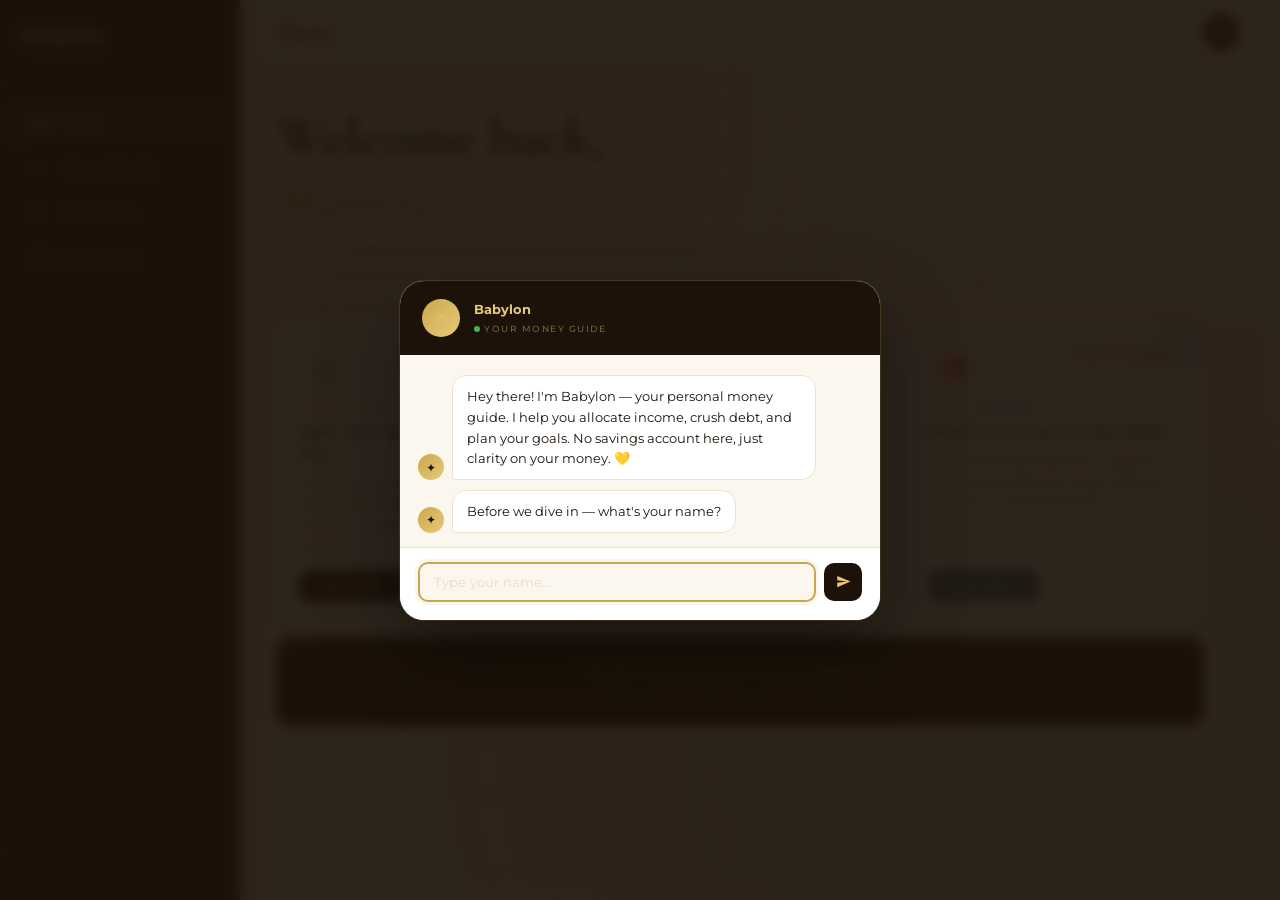
==== app/index.html @ 46356cce "third trial" ====
<!DOCTYPE html>
<html lang="en">

<head>
    <script async src="https://www.googletagmanager.com/gtag/js?id=G-GLHVN03SHK"></script>
    <script>
        window.dataLayer = window.dataLayer || [];
        function gtag() { dataLayer.push(arguments); }
        gtag('js', new Date());
        gtag('config', 'G-GLHVN03SHK');
    </script>
    <meta charset="UTF-8">
    <meta name="viewport" content="width=device-width, initial-scale=1.0">
    <meta name="description"
        content="The Babylon Method — ancient wisdom for modern money. Split your income, crush your debt, and plan every goal.">
    <meta property="og:title" content="The Babylon Method — Master Your Money">
    <meta property="og:description"
        content="Three tools. One mission. Make your money work the way Babylon's richest merchants did.">
    <meta property="og:type" content="website">
    <link rel="manifest" href="manifest.json">
    <meta name="theme-color" content="#1C1209">
    <link rel="icon" type="image/png" href="/icons/icon-192.png">
    <link rel="apple-touch-icon" href="/icons/icon-192.png">
    <title>The Babylon Method — Home</title>
    <link
        href="https://fonts.googleapis.com/css2?family=Cormorant+Garamond:ital,wght@0,400;0,600;0,700;1,400;1,600&family=Montserrat:wght@400;500;600;700;900&display=swap"
        rel="stylesheet">
    <style>
        :root {
            --gold: #C9A84C;
            --gold-light: #E8C97A;
            --sand: #F7F1E3;
            --sand-dark: #EDE3CC;
            --ink: #1C1209;
            --ink-mid: #3D2B12;
            --ink-soft: #6B5035;
            --parchment: #FBF7EE;
            --debt-red: #C0392B;
            --sky: #3A6B8A;
            --nav-w: 240px;
            --bottom-nav-h: 64px;
        }

        *,
        *::before,
        *::after {
            margin: 0;
            padding: 0;
            box-sizing: border-box;
        }

        html,
        body {
            height: 100%;
        }

        body {
            font-family: 'Montserrat', sans-serif;
            background: var(--parchment);
            color: var(--ink);
            overflow-x: hidden;
        }

        body::before {
            content: '';
            position: fixed;
            inset: 0;
            pointer-events: none;
            z-index: 0;
            background-image:
                radial-gradient(ellipse at 15% 15%, rgba(201, 168, 76, 0.08) 0%, transparent 55%),
                radial-gradient(ellipse at 85% 85%, rgba(58, 107, 138, 0.06) 0%, transparent 55%),
                url("data:image/svg+xml,%3Csvg xmlns='http://www.w3.org/2000/svg' width='300' height='300'%3E%3Cfilter id='n'%3E%3CfeTurbulence type='fractalNoise' baseFrequency='0.75' numOctaves='4' stitchTiles='stitch'/%3E%3CfeColorMatrix type='saturate' values='0'/%3E%3C/filter%3E%3Crect width='300' height='300' filter='url(%23n)' opacity='0.04'/%3E%3C/svg%3E");
        }

        /* ─── SIDE DRAWER ─── */
        .side-drawer {
            position: fixed;
            top: 0;
            left: 0;
            bottom: 0;
            width: var(--nav-w);
            z-index: 300;
            background: var(--ink);
            display: flex;
            flex-direction: column;
            padding: 24px 0 20px;
            box-shadow: 4px 0 24px rgba(28, 18, 9, 0.12);
        }

        .drawer-brand {
            padding: 0 20px 24px;
            border-bottom: 1px solid rgba(201, 168, 76, 0.12);
            margin-bottom: 12px;
        }

        .drawer-brand-name {
            font-family: 'Montserrat', sans-serif;
            font-size: 20px;
            font-weight: 700;
            color: var(--gold-light);
            text-decoration: none;
            display: block;
        }

        .drawer-brand-name span {
            color: var(--gold);
        }

        .drawer-brand-sub {
            font-size: 9px;
            font-weight: 600;
            letter-spacing: 2.5px;
            text-transform: uppercase;
            color: rgba(232, 201, 122, 0.3);
            margin-top: 4px;
        }

        .drawer-nav {
            flex: 1;
            padding: 0 12px;
            display: flex;
            flex-direction: column;
            gap: 4px;
        }

        .drawer-link {
            display: flex;
            align-items: center;
            gap: 12px;
            padding: 12px 16px;
            border-radius: 12px;
            text-decoration: none;
            color: rgba(232, 201, 122, 0.5);
            font-size: 12px;
            font-weight: 600;
            transition: all 0.2s;
        }

        .drawer-link:hover {
            background: rgba(201, 168, 76, 0.08);
            color: var(--gold-light);
        }

        .drawer-link.active {
            background: rgba(201, 168, 76, 0.12);
            color: var(--gold-light);
            border-left: 2px solid var(--gold);
        }

        .drawer-link-icon {
            font-size: 16px;
            width: 20px;
            text-align: center;
            flex-shrink: 0;
        }

        .drawer-footer {
            padding: 16px 24px 0;
            border-top: 1px solid rgba(201, 168, 76, 0.1);
            font-size: 10px;
            color: rgba(232, 201, 122, 0.2);
            font-weight: 500;
        }

        /* ─── BOTTOM NAV ─── */
        .bottom-nav {
            display: none;
            position: fixed;
            bottom: 0;
            left: 0;
            right: 0;
            height: var(--bottom-nav-h);
            z-index: 300;
            background: var(--ink);
            border-top: 1px solid rgba(201, 168, 76, 0.15);
            padding: 0 8px;
            align-items: center;
            justify-content: space-around;
        }

        .bottom-nav-item {
            display: flex;
            flex-direction: column;
            align-items: center;
            gap: 3px;
            padding: 8px 16px;
            border-radius: 12px;
            text-decoration: none;
            color: rgba(232, 201, 122, 0.35);
            font-size: 9px;
            font-weight: 700;
            letter-spacing: 0.5px;
            text-transform: uppercase;
            transition: all 0.2s;
            flex: 1;
            max-width: 80px;
        }

        .bottom-nav-item.active {
            color: var(--gold);
        }

        .bnav-icon {
            font-size: 18px;
            line-height: 1;
        }

        /* ─── MAIN ─── */
        .app-main {
            margin-left: var(--nav-w);
            min-height: 100vh;
            position: relative;
            z-index: 1;
        }

        .app-topbar {
            position: sticky;
            top: 0;
            z-index: 100;
            background: rgba(251, 247, 238, 0.92);
            backdrop-filter: blur(12px);
            border-bottom: 1px solid rgba(237, 227, 204, 0.8);
            padding: 0 40px;
            height: 64px;
            display: flex;
            align-items: center;
            justify-content: space-between;
        }

        .app-topbar-title {
            font-family: 'Cormorant Garamond', serif;
            font-size: 22px;
            font-weight: 700;
            color: var(--ink);
        }

        .app-topbar-right {
            display: flex;
            align-items: center;
            gap: 12px;
        }

        .topbar-chat-btn {
            width: 38px;
            height: 38px;
            border-radius: 50%;
            background: var(--ink);
            border: 2px solid var(--gold);
            display: flex;
            align-items: center;
            justify-content: center;
            cursor: pointer;
            transition: all 0.2s;
        }

        .topbar-chat-btn:hover {
            transform: scale(1.08);
            box-shadow: 0 4px 16px rgba(201, 168, 76, 0.25);
        }

        .topbar-chat-btn svg {
            width: 16px;
            height: 16px;
            fill: var(--gold-light);
        }

        .app-content {
            padding: 24px 36px 40px;
            max-width: 1000px;
        }

        /* ─── HERO GREETING ─── */
        .home-hero {
            margin-bottom: 12px;
        }

        .home-hero-eyebrow {
            font-size: 9px;
            font-weight: 700;
            letter-spacing: 3px;
            text-transform: uppercase;
            color: var(--gold);
            margin-bottom: 8px;
        }

        .home-hero h1 {
            font-family: 'Cormorant Garamond', serif;
            font-size: clamp(36px, 5vw, 56px);
            font-weight: 700;
            color: var(--ink);
            line-height: 1.1;
            letter-spacing: -0.5px;
            margin-bottom: 10px;
        }

        .home-hero h1 span {
            color: var(--gold);
            font-style: italic;
        }

        .home-hero p {
            font-size: 14px;
            color: var(--ink-soft);
            line-height: 1.7;
            max-width: 440px;
        }

        /* ─── TOOL CARDS ─── */
        .tools-label {
            font-size: 9px;
            font-weight: 700;
            letter-spacing: 3px;
            text-transform: uppercase;
            color: var(--ink-soft);
            margin-bottom: 10px;
        }

        .tools-grid {
            display: grid;
            grid-template-columns: repeat(auto-fill, minmax(280px, 1fr));
            gap: 16px;
            margin-bottom: 12px;
        }

        .tool-card {
            background: white;
            border: 1px solid var(--sand-dark);
            border-radius: 20px;
            padding: 22px;
            box-shadow: 0 2px 16px rgba(28, 18, 9, 0.05);
            display: flex;
            flex-direction: column;
            text-decoration: none;
            color: inherit;
            transition: all 0.25s;
            position: relative;
            overflow: hidden;
        }

        .tool-card::after {
            content: '';
            position: absolute;
            top: -24px;
            right: -24px;
            width: 80px;
            height: 80px;
            border-radius: 50%;
            opacity: 0.07;
            transition: opacity 0.25s;
        }

        .tool-card:hover {
            transform: translateY(-3px);
            box-shadow: 0 10px 32px rgba(28, 18, 9, 0.1);
        }

        .tool-card:hover::after {
            opacity: 0.14;
        }

        .tool-card.allocator::after {
            background: var(--gold);
        }

        .tool-card.debt::after {
            background: var(--debt-red);
        }

        .tool-card.goals::after {
            background: var(--sky);
        }

        .tool-card-top {
            display: flex;
            align-items: flex-start;
            justify-content: space-between;
            margin-bottom: 10px;
        }

        .tool-card-icon {
            width: 48px;
            height: 48px;
            border-radius: 14px;
            display: flex;
            align-items: center;
            justify-content: center;
            font-size: 22px;
        }

        .allocator .tool-card-icon {
            background: rgba(201, 168, 76, 0.1);
        }

        .debt .tool-card-icon {
            background: rgba(192, 57, 43, 0.09);
        }

        .goals .tool-card-icon {
            background: rgba(58, 107, 138, 0.09);
        }

        .tool-card-badge {
            font-size: 9px;
            font-weight: 700;
            letter-spacing: 1.5px;
            text-transform: uppercase;
            padding: 4px 10px;
            border-radius: 20px;
            background: var(--sand);
            color: var(--ink-soft);
            border: 1px solid var(--sand-dark);
        }

        .tool-card-tag {
            font-size: 9px;
            font-weight: 700;
            letter-spacing: 2.5px;
            text-transform: uppercase;
            margin-bottom: 6px;
        }

        .allocator .tool-card-tag {
            color: var(--gold);
        }

        .debt .tool-card-tag {
            color: var(--debt-red);
        }

        .goals .tool-card-tag {
            color: var(--sky);
        }

        .tool-card h3 {
            font-family: 'Cormorant Garamond', serif;
            font-size: 20px;
            font-weight: 700;
            color: var(--ink);
            margin-bottom: 8px;
            letter-spacing: -0.2px;
            line-height: 1.2;
        }

        .tool-card p {
            font-size: 12px;
            color: var(--ink-soft);
            line-height: 1.7;
            flex: 1;
            margin-bottom: 14px;
        }

        .tool-card-cta {
            display: inline-flex;
            align-items: center;
            gap: 6px;
            font-size: 11px;
            font-weight: 700;
            letter-spacing: 0.5px;
            padding: 9px 18px;
            border-radius: 10px;
            transition: all 0.2s;
            align-self: flex-start;
        }

        .allocator .tool-card-cta {
            background: var(--ink);
            color: var(--gold-light);
        }

        .debt .tool-card-cta {
            background: var(--debt-red);
            color: white;
        }

        .goals .tool-card-cta {
            background: var(--sky);
            color: white;
        }

        .tool-card:hover .tool-card-cta {
            opacity: 0.88;
        }

        /* ─── WISDOM ─── */
        .wisdom {
            background: var(--ink);
            border-radius: 16px;
            padding: 20px 24px;
            text-align: center;
        }

        .wisdom p {
            font-family: 'Cormorant Garamond', serif;
            font-size: 17px;
            color: var(--gold-light);
            font-style: italic;
            line-height: 1.75;
        }

        .wisdom cite {
            display: block;
            margin-top: 8px;
            font-size: 9px;
            letter-spacing: 2px;
            text-transform: uppercase;
            color: rgba(232, 201, 122, 0.35);
            font-style: normal;
            font-weight: 600;
        }

        /* ─── CHAT OVERLAY (genie) ─── */
        #chat-overlay {
            position: fixed;
            inset: 0;
            z-index: 1000;
            background: rgba(28, 18, 9, 0.0);
            display: none;
            align-items: center;
            justify-content: center;
            padding: 24px;
            transition: background 0.4s ease;
        }

        #chat-overlay.genie-open {
            background: rgba(28, 18, 9, 0.92);
            backdrop-filter: blur(6px);
        }

        .chat-box {
            background: var(--parchment);
            border-radius: 24px;
            width: 100%;
            max-width: 480px;
            box-shadow: 0 32px 80px rgba(0, 0, 0, 0.4), 0 0 0 1px rgba(201, 168, 76, 0.2);
            overflow: hidden;
            display: flex;
            flex-direction: column;
            max-height: 90vh;
            transform-origin: bottom right;
            transform: scale(0.05) translate(40vw, 40vh);
            opacity: 0;
            transition: transform 0.5s cubic-bezier(0.34, 1.4, 0.64, 1), opacity 0.35s ease, border-radius 0.4s ease;
            will-change: transform, opacity;
        }

        .chat-box.genie-in {
            transform: scale(1) translate(0, 0);
            opacity: 1;
            border-radius: 24px;
        }

        .chat-box.genie-out {
            transform: scale(0.05) translate(40vw, 40vh);
            opacity: 0;
            border-radius: 50%;
        }

        .chat-header {
            background: var(--ink);
            padding: 18px 22px;
            display: flex;
            align-items: center;
            gap: 14px;
            flex-shrink: 0;
        }

        .chat-avatar {
            width: 38px;
            height: 38px;
            border-radius: 50%;
            background: linear-gradient(135deg, var(--gold), var(--gold-light));
            display: flex;
            align-items: center;
            justify-content: center;
            font-size: 18px;
            flex-shrink: 0;
        }

        .chat-header-text strong {
            display: block;
            font-size: 13px;
            font-weight: 700;
            color: var(--gold-light);
        }

        .chat-header-text span {
            font-size: 9px;
            color: rgba(232, 201, 122, 0.45);
            font-weight: 500;
            letter-spacing: 1.5px;
            text-transform: uppercase;
        }

        .chat-status-dot {
            width: 6px;
            height: 6px;
            border-radius: 50%;
            background: #4CAF50;
            display: inline-block;
            margin-right: 4px;
            animation: pulse-dot 2s infinite;
        }

        @keyframes pulse-dot {

            0%,
            100% {
                opacity: 1
            }

            50% {
                opacity: 0.4
            }
        }

        .chat-messages {
            flex: 1;
            overflow-y: auto;
            padding: 20px 18px 14px;
            display: flex;
            flex-direction: column;
            gap: 10px;
            min-height: 180px;
            max-height: 360px;
        }

        .chat-messages::-webkit-scrollbar {
            width: 3px;
        }

        .chat-messages::-webkit-scrollbar-thumb {
            background: var(--sand-dark);
            border-radius: 3px;
        }

        .msg {
            display: flex;
            gap: 8px;
            align-items: flex-end;
            animation: msg-in 0.3s ease forwards;
            opacity: 0;
        }

        @keyframes msg-in {
            from {
                opacity: 0;
                transform: translateY(8px)
            }

            to {
                opacity: 1;
                transform: none
            }
        }

        .msg.user {
            flex-direction: row-reverse;
        }

        .msg-avatar {
            width: 26px;
            height: 26px;
            border-radius: 50%;
            background: linear-gradient(135deg, var(--gold), var(--gold-light));
            display: flex;
            align-items: center;
            justify-content: center;
            font-size: 12px;
            flex-shrink: 0;
        }

        .msg-avatar.user-av {
            background: var(--sand-dark);
            font-size: 10px;
            font-weight: 700;
            color: var(--ink-soft);
        }

        .msg-bubble {
            max-width: 82%;
            padding: 10px 14px;
            border-radius: 14px;
            font-size: 13px;
            line-height: 1.6;
            font-weight: 400;
        }

        .msg.bot .msg-bubble {
            background: white;
            color: var(--ink);
            border-bottom-left-radius: 3px;
            border: 1px solid var(--sand-dark);
        }

        .msg.user .msg-bubble {
            background: var(--ink);
            color: var(--gold-light);
            border-bottom-right-radius: 3px;
            font-weight: 500;
        }

        .typing-indicator {
            display: flex;
            gap: 8px;
            align-items: flex-end;
        }

        .typing-dots {
            background: white;
            border: 1px solid var(--sand-dark);
            border-radius: 14px;
            border-bottom-left-radius: 3px;
            padding: 10px 14px;
            display: flex;
            gap: 4px;
            align-items: center;
        }

        .typing-dots span {
            width: 5px;
            height: 5px;
            background: var(--sand-dark);
            border-radius: 50%;
            animation: dot-bounce 1.2s infinite;
        }

        .typing-dots span:nth-child(2) {
            animation-delay: 0.2s;
        }

        .typing-dots span:nth-child(3) {
            animation-delay: 0.4s;
        }

        @keyframes dot-bounce {

            0%,
            60%,
            100% {
                transform: translateY(0);
                background: var(--sand-dark)
            }

            30% {
                transform: translateY(-5px);
                background: var(--gold)
            }
        }

        .chat-input-area {
            padding: 14px 18px 18px;
            border-top: 1px solid var(--sand-dark);
            background: white;
            flex-shrink: 0;
        }

        .chat-input-row {
            display: flex;
            gap: 8px;
            align-items: center;
        }

        #chat-input {
            flex: 1;
            border: 2px solid var(--sand-dark);
            border-radius: 10px;
            padding: 10px 14px;
            font-family: 'Montserrat', sans-serif;
            font-size: 13px;
            font-weight: 500;
            color: var(--ink);
            background: var(--parchment);
            outline: none;
            transition: border-color 0.2s;
        }

        #chat-input:focus {
            border-color: var(--gold);
            box-shadow: 0 0 0 3px rgba(201, 168, 76, 0.1);
        }

        #chat-input::placeholder {
            color: var(--sand-dark);
        }

        #chat-input:disabled {
            opacity: 0.5;
            cursor: not-allowed;
        }

        #chat-send {
            width: 38px;
            height: 38px;
            border-radius: 10px;
            background: var(--ink);
            border: none;
            cursor: pointer;
            display: flex;
            align-items: center;
            justify-content: center;
            transition: all 0.2s;
            flex-shrink: 0;
        }

        #chat-send:hover {
            background: var(--ink-mid);
            transform: scale(1.05);
        }

        #chat-send:disabled {
            opacity: 0.4;
            cursor: not-allowed;
            transform: none;
        }

        #chat-send svg {
            width: 15px;
            height: 15px;
            fill: var(--gold-light);
        }

        .chat-cta-btn {
            width: 100%;
            margin-top: 8px;
            padding: 13px;
            background: var(--gold);
            color: var(--ink);
            border: none;
            border-radius: 10px;
            font-family: 'Montserrat', sans-serif;
            font-size: 12px;
            font-weight: 700;
            letter-spacing: 1.5px;
            text-transform: uppercase;
            cursor: pointer;
            transition: all 0.25s;
            display: none;
        }

        .chat-cta-btn:hover {
            background: var(--gold-light);
        }

        /* ─── RESPONSIVE ─── */
        @media (max-width: 767px) {
            .side-drawer {
                display: none;
            }

            .bottom-nav {
                display: flex;
            }

            .app-main {
                margin-left: 0;
                padding-bottom: var(--bottom-nav-h);
            }

            .app-topbar {
                padding: 0 20px;
            }

            .app-content {
                padding: 16px 20px 20px;
            }

            .tools-grid {
                grid-template-columns: 1fr;
            }

            .chat-box {
                max-height: 95vh;
            }
        }

        /* SVG icon sizing in nav */
        .drawer-link-icon svg,
        .bnav-icon svg {
            display: block;
            transition: stroke 0.2s;
        }

        .bnav-icon {
            width: 22px;
            height: 22px;
            display: flex;
            align-items: center;
            justify-content: center;
        }

        .bnav-icon svg {
            width: 20px;
            height: 20px;
        }

        .drawer-link-icon {
            display: flex;
            align-items: center;
            justify-content: center;
        }
    </style>
</head>

<body>

    <!-- SIDE DRAWER -->
    <aside class="side-drawer">
        <div class="drawer-brand">
            <a class="drawer-brand-name" href="index.html">Babylon</a>
            <div class="drawer-brand-sub">Your Money Toolkit</div>
        </div>
        <nav class="drawer-nav">
            <a class="drawer-link active" href="index.html"><span class="drawer-link-icon"><svg width="18" height="18"
                        viewBox="0 0 24 24" fill="none" stroke="currentColor" stroke-width="1.8" stroke-linecap="round"
                        stroke-linejoin="round">
                        <path d="M3 10.5L12 3l9 7.5V20a1 1 0 0 1-1 1H4a1 1 0 0 1-1-1v-9.5z" />
                        <polyline points="9,21 9,13 15,13 15,21" />
                    </svg></span> Home</a>
            <a class="drawer-link" href="babylon.html"><span class="drawer-link-icon"><svg width="18" height="18"
                        viewBox="0 0 24 24" fill="none" stroke="currentColor" stroke-width="1.8" stroke-linecap="round"
                        stroke-linejoin="round">
                        <path d="M18 20V10" />
                        <path d="M12 20V4" />
                        <path d="M6 20v-6" />
                    </svg></span> Money Allocator</a>
            <a class="drawer-link" href="babylon-debt.html"><span class="drawer-link-icon"><svg width="18" height="18"
                        viewBox="0 0 24 24" fill="none" stroke="currentColor" stroke-width="1.8" stroke-linecap="round"
                        stroke-linejoin="round">
                        <path d="M12 22s8-4 8-10V5l-8-3-8 3v7c0 6 8 10 8 10z" />
                    </svg></span> Debt Tracker</a>
            <a class="drawer-link" href="babylon-goals.html"><span class="drawer-link-icon"><svg width="18" height="18"
                        viewBox="0 0 24 24" fill="none" stroke="currentColor" stroke-width="1.8" stroke-linecap="round"
                        stroke-linejoin="round">
                        <circle cx="12" cy="12" r="9" />
                        <circle cx="12" cy="12" r="5" />
                        <circle cx="12" cy="12" r="1.5" fill="currentColor" stroke="none" />
                    </svg></span> Goal Planner</a>
        </nav>
        <div class="drawer-footer">Built by Mexuri · 2026</div>
    </aside>

    <!-- BOTTOM NAV -->
    <nav class="bottom-nav">
        <a class="bottom-nav-item active" href="index.html"><span class="bnav-icon"><svg width="18" height="18"
                    viewBox="0 0 24 24" fill="none" stroke="currentColor" stroke-width="1.8" stroke-linecap="round"
                    stroke-linejoin="round">
                    <path d="M3 10.5L12 3l9 7.5V20a1 1 0 0 1-1 1H4a1 1 0 0 1-1-1v-9.5z" />
                    <polyline points="9,21 9,13 15,13 15,21" />
                </svg></span><span>Home</span></a>
        <a class="bottom-nav-item" href="babylon.html"><span class="bnav-icon"><svg width="18" height="18"
                    viewBox="0 0 24 24" fill="none" stroke="currentColor" stroke-width="1.8" stroke-linecap="round"
                    stroke-linejoin="round">
                    <path d="M18 20V10" />
                    <path d="M12 20V4" />
                    <path d="M6 20v-6" />
                </svg></span><span>Allocator</span></a>
        <a class="bottom-nav-item" href="babylon-debt.html"><span class="bnav-icon"><svg width="18" height="18"
                    viewBox="0 0 24 24" fill="none" stroke="currentColor" stroke-width="1.8" stroke-linecap="round"
                    stroke-linejoin="round">
                    <path d="M12 22s8-4 8-10V5l-8-3-8 3v7c0 6 8 10 8 10z" />
                </svg></span><span>Debt</span></a>
        <a class="bottom-nav-item" href="babylon-goals.html"><span class="bnav-icon"><svg width="18" height="18"
                    viewBox="0 0 24 24" fill="none" stroke="currentColor" stroke-width="1.8" stroke-linecap="round"
                    stroke-linejoin="round">
                    <circle cx="12" cy="12" r="9" />
                    <circle cx="12" cy="12" r="5" />
                    <circle cx="12" cy="12" r="1.5" fill="currentColor" stroke="none" />
                </svg></span><span>Goals</span></a>
    </nav>

    <!-- CHAT OVERLAY -->
    <div id="chat-overlay">
        <div class="chat-box">
            <div class="chat-header">
                <div class="chat-avatar">
                    <svg viewBox="0 0 24 24" width="18" height="18" fill="none">
                        <path d="M21 15a2 2 0 0 1-2 2H7l-4 4V5a2 2 0 0 1 2-2h14a2 2 0 0 1 2 2z" fill="#E8C97A"
                            opacity="0.2" stroke="#E8C97A" stroke-width="1.5" />
                        <circle cx="9" cy="10" r="1" fill="#E8C97A" />
                        <circle cx="12" cy="10" r="1" fill="#E8C97A" />
                        <circle cx="15" cy="10" r="1" fill="#E8C97A" />
                    </svg>
                </div>
                <div class="chat-header-text">
                    <strong>Babylon</strong>
                    <span><span class="chat-status-dot"></span>Your Money Guide</span>
                </div>
            </div>
            <div class="chat-messages" id="chat-messages"></div>
            <div class="chat-input-area">
                <div class="chat-input-row">
                    <input type="text" id="chat-input" placeholder="Type your name…" disabled autocomplete="off">
                    <button id="chat-send" disabled onclick="handleChatSend()">
                        <svg viewBox="0 0 24 24">
                            <path d="M2 21L23 12 2 3v7l15 2-15 2v7z" />
                        </svg>
                    </button>
                </div>
                <button class="chat-cta-btn" id="chat-cta" onclick="closeChatOverlay()">✦ Explore the Tools</button>
            </div>
        </div>
    </div>

    <!-- MAIN -->
    <main class="app-main">
        <div class="app-topbar">
            <div class="app-topbar-title">Home</div>
            <div class="app-topbar-right">
                <button class="topbar-chat-btn" onclick="reopenChat()" title="Open Babylon Guide">
                    <svg viewBox="0 0 24 24">
                        <path d="M21 15a2 2 0 0 1-2 2H7l-4 4V5a2 2 0 0 1 2-2h14a2 2 0 0 1 2 2z" />
                    </svg>
                </button>
            </div>
        </div>

        <div class="app-content">

            <div class="home-hero">
                <div class="home-hero-eyebrow">✦ The Babylon Method</div>
                <h1>Welcome back,<br><span id="hero-name">Master</span>.</h1>
                <p>Ancient wisdom. Modern tools. Choose a tool below and put your money to work.</p>
            </div>

            <div class="tools-label">✦ Your Tools</div>

            <div class="tools-grid">
                <a class="tool-card allocator" href="babylon.html">
                    <div class="tool-card-top">
                        <div class="tool-card-icon">📊</div>
                        <div class="tool-card-badge">Allocator</div>
                    </div>
                    <div class="tool-card-tag">Money Allocator</div>
                    <h3>Split Your Income the Babylon Way</h3>
                    <p>Enter any amount and instantly see how the richest merchants of Babylon would divide it — invest,
                        save, protect, and spend.</p>
                    <span class="tool-card-cta">Open Tool →</span>
                </a>

                <a class="tool-card debt" href="babylon-debt.html">
                    <div class="tool-card-top">
                        <div class="tool-card-icon">⚖️</div>
                        <div class="tool-card-badge">Debt Tracker</div>
                    </div>
                    <div class="tool-card-tag">Debt Tracker</div>
                    <h3>Kill Your Debt. Own Your Future.</h3>
                    <p>Enter your debt, income, and repayment rate. Get an exact freedom date with a full month-by-month
                        breakdown.</p>
                    <span class="tool-card-cta">Open Tool →</span>
                </a>

                <a class="tool-card goals" href="babylon-goals.html">
                    <div class="tool-card-top">
                        <div class="tool-card-icon">🎯</div>
                        <div class="tool-card-badge">Goal Planner</div>
                    </div>
                    <div class="tool-card-tag">Goal Planner</div>
                    <h3>Plan Every Goal. See the Math.</h3>
                    <p>Car, house, travel, business — Babylon shows you exactly how long it takes and whether you should
                        proceed.</p>
                    <span class="tool-card-cta">Open Tool →</span>
                </a>
            </div>

            <div class="wisdom">
                <p>"Wealth is not his that has it, but his that enjoys it."</p>
                <cite>— The Richest Man in Babylon · George S. Clason</cite>
            </div>

        </div>
    </main>

    <script>
        // Greeting
        (function () {
            try {
                let name = localStorage.getItem('babylon_user_name') || '';
                if (name) {
                    name = name.replace(/^(my name is|i am|i'm|call me)\s+/i, '').trim();
                    document.getElementById('hero-name').textContent = name;
                }
            } catch (e) { }
        })();

        let chatStep = 'idle', userName = '';
        const TYPING_DELAY = 900, MSG_GAP = 400;

        function getStoredUser() {
            try { let n = localStorage.getItem('babylon_user_name') || ''; if (n) n = extractName(n); return n; } catch (e) { return ''; }
        }
        function storeUser(n) { try { localStorage.setItem('babylon_user_name', n); } catch (e) { } }
        function extractName(input) {
            return input.replace(/^(my name is|i am|i'm|call me|it's|its|hi i'm|hey i'm|hello i'm|hi,?\s*i'm|they call me)\s+/i, '').replace(/^(hi|hey|hello)[,!\s]+/i, '').trim();
        }

        function appendMsg(text, role = 'bot') {
            return new Promise(resolve => {
                const messages = document.getElementById('chat-messages');
                const msg = document.createElement('div'); msg.className = `msg ${role}`;
                const avatar = document.createElement('div'); avatar.className = role === 'bot' ? 'msg-avatar' : 'msg-avatar user-av';
                avatar.textContent = role === 'bot' ? '✦' : (userName ? userName[0].toUpperCase() : '👤');
                const bubble = document.createElement('div'); bubble.className = 'msg-bubble'; bubble.textContent = text;
                msg.appendChild(avatar); msg.appendChild(bubble); messages.appendChild(msg);
                messages.scrollTop = messages.scrollHeight; resolve();
            });
        }
        function showTyping() {
            const messages = document.getElementById('chat-messages');
            const t = document.createElement('div'); t.className = 'typing-indicator'; t.id = 'typing';
            t.innerHTML = `<div class="msg-avatar">✦</div><div class="typing-dots"><span></span><span></span><span></span></div>`;
            messages.appendChild(t); messages.scrollTop = messages.scrollHeight;
        }
        function removeTyping() { const t = document.getElementById('typing'); if (t) t.remove(); }
        async function botSay(text, delay = TYPING_DELAY) { showTyping(); await new Promise(r => setTimeout(r, delay)); removeTyping(); await appendMsg(text, 'bot'); }
        function enableInput(ph) { const i = document.getElementById('chat-input'), s = document.getElementById('chat-send'); i.disabled = false; s.disabled = false; i.placeholder = ph; i.focus(); }
        function disableInput() { document.getElementById('chat-input').disabled = true; document.getElementById('chat-send').disabled = true; }
        function showCTA() { document.getElementById('chat-cta').style.display = 'block'; disableInput(); }

        async function startNewUserFlow() {
            chatStep = 'new_greeting';
            await botSay("Hey there! I'm Babylon — your personal money guide. I help you allocate income, crush debt, and plan your goals. No savings account here, just clarity on your money. 💛", 600);
            await botSay("Before we dive in — what's your name?", MSG_GAP);
            chatStep = 'awaiting_name'; enableInput('Type your name…');
        }
        async function startReturningUserFlow(name) {
            userName = name; chatStep = 'returning';
            await botSay(`Welcome back, ${name}! 👋 Ready to take control of your money today?`, 600);
            chatStep = 'done'; showCTA();
        }
        async function handleNameInput(name) {
            userName = extractName(name.trim()); storeUser(userName); disableInput();
            await appendMsg(userName, 'user');
            await botSay(`Nice to meet you, ${userName}! 🏺 Three tools, one mission — make your money work for you.`, 800);
            await botSay(`Pick a tool below and let's get started.`, MSG_GAP);
            chatStep = 'done'; showCTA();
            document.getElementById('hero-name').textContent = userName;
        }
        function handleChatSend() {
            const input = document.getElementById('chat-input'); const val = input.value.trim();
            if (!val) return; input.value = '';
            if (chatStep === 'awaiting_name') handleNameInput(val);
        }

        function genieOpen() {
            const overlay = document.getElementById('chat-overlay'), box = overlay.querySelector('.chat-box');
            box.classList.remove('genie-in', 'genie-out'); overlay.style.display = 'flex';
            requestAnimationFrame(() => requestAnimationFrame(() => { box.classList.add('genie-in'); overlay.classList.add('genie-open'); }));
        }
        function closeChatOverlay() {
            const overlay = document.getElementById('chat-overlay'), box = overlay.querySelector('.chat-box');
            box.classList.remove('genie-in'); box.classList.add('genie-out'); overlay.classList.remove('genie-open');
            setTimeout(() => { overlay.style.display = 'none'; box.classList.remove('genie-out'); }, 480);
        }
        function reopenChat() {
            genieOpen();
            document.getElementById('chat-messages').innerHTML = '';
            document.getElementById('chat-cta').style.display = 'none';
            const name = getStoredUser();
            if (name) startReturningUserFlow(name); else startNewUserFlow();
        }

        document.addEventListener('DOMContentLoaded', () => {
            document.getElementById('chat-input').addEventListener('keydown', e => { if (e.key === 'Enter') handleChatSend(); });
            const stored = getStoredUser();
            if (!stored) { genieOpen(); startNewUserFlow(); }
        });
    </script>
</body>

</html>
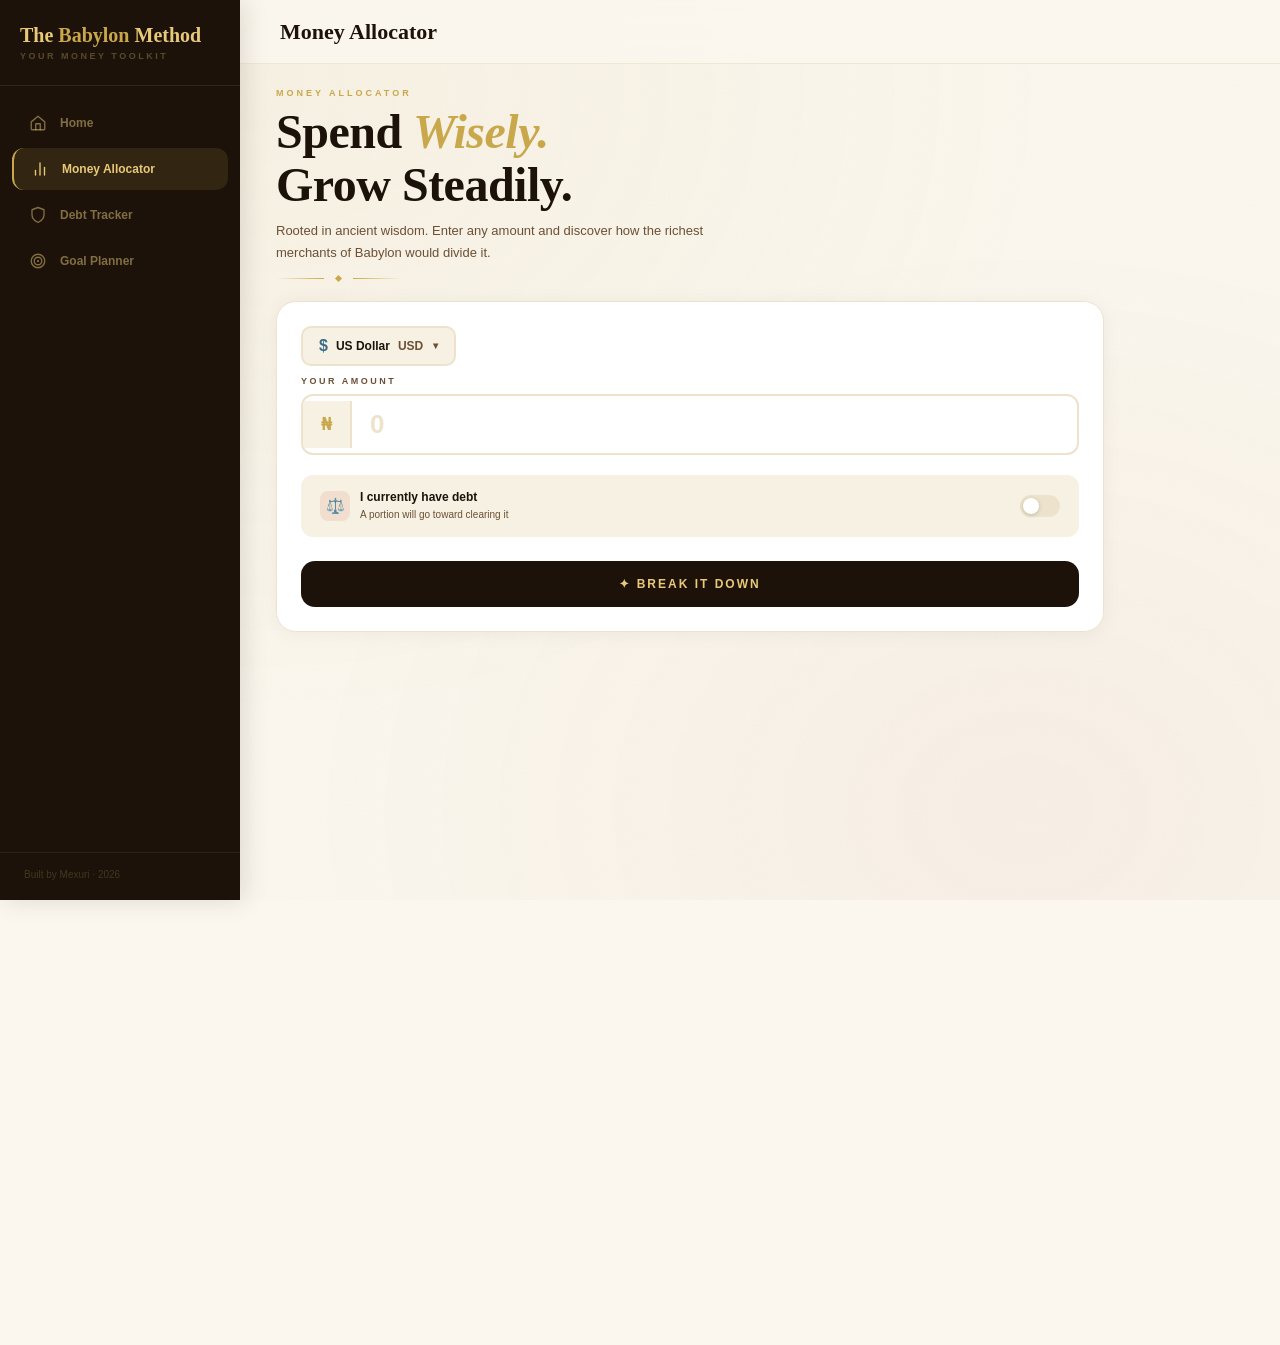
==== commit db887a4c: "another trial" ====
--- a/app/index.html
+++ b/app/index.html
@@ -11,20 +11,9 @@
     </script>
     <meta charset="UTF-8">
     <meta name="viewport" content="width=device-width, initial-scale=1.0">
-    <meta name="description"
-        content="The Babylon Method — ancient wisdom for modern money. Split your income, crush your debt, and plan every goal.">
-    <meta property="og:title" content="The Babylon Method — Master Your Money">
-    <meta property="og:description"
-        content="Three tools. One mission. Make your money work the way Babylon's richest merchants did.">
-    <meta property="og:type" content="website">
-    <link rel="manifest" href="manifest.json">
-    <meta name="theme-color" content="#1C1209">
-    <link rel="icon" type="image/png" href="/icons/icon-192.png">
-    <link rel="apple-touch-icon" href="/icons/icon-192.png">
-    <title>The Babylon Method — Home</title>
-    <link
-        href="https://fonts.googleapis.com/css2?family=Cormorant+Garamond:ital,wght@0,400;0,600;0,700;1,400;1,600&family=Montserrat:wght@400;500;600;700;900&display=swap"
-        rel="stylesheet">
+    <title>The Babylon Method — Money Allocator</title>
+    <link href="../fonts/fonts.css" rel="stylesheet">
+    <script src="../lib/chart.min.js"></script>
     <style>
         :root {
             --gold: #C9A84C;
@@ -49,11 +38,6 @@
             box-sizing: border-box;
         }
 
-        html,
-        body {
-            height: 100%;
-        }
-
         body {
             font-family: 'Montserrat', sans-serif;
             background: var(--parchment);
@@ -67,13 +51,10 @@
             inset: 0;
             pointer-events: none;
             z-index: 0;
-            background-image:
-                radial-gradient(ellipse at 15% 15%, rgba(201, 168, 76, 0.08) 0%, transparent 55%),
-                radial-gradient(ellipse at 85% 85%, rgba(58, 107, 138, 0.06) 0%, transparent 55%),
-                url("data:image/svg+xml,%3Csvg xmlns='http://www.w3.org/2000/svg' width='300' height='300'%3E%3Cfilter id='n'%3E%3CfeTurbulence type='fractalNoise' baseFrequency='0.75' numOctaves='4' stitchTiles='stitch'/%3E%3CfeColorMatrix type='saturate' values='0'/%3E%3C/filter%3E%3Crect width='300' height='300' filter='url(%23n)' opacity='0.04'/%3E%3C/svg%3E");
-        }
-
-        /* ─── SIDE DRAWER ─── */
+            background-image: radial-gradient(ellipse at 20% 10%, rgba(201, 168, 76, 0.07) 0%, transparent 55%), radial-gradient(ellipse at 80% 90%, rgba(184, 92, 56, 0.05) 0%, transparent 50%), url("data:image/svg+xml,%3Csvg xmlns='http://www.w3.org/2000/svg' width='300' height='300'%3E%3Cfilter id='n'%3E%3CfeTurbulence type='fractalNoise' baseFrequency='0.75' numOctaves='4' stitchTiles='stitch'/%3E%3CfeColorMatrix type='saturate' values='0'/%3E%3C/filter%3E%3Crect width='300' height='300' filter='url(%23n)' opacity='0.04'/%3E%3C/svg%3E");
+        }
+
+        /* NAV */
         .side-drawer {
             position: fixed;
             top: 0;
@@ -91,11 +72,11 @@
         .drawer-brand {
             padding: 0 20px 24px;
             border-bottom: 1px solid rgba(201, 168, 76, 0.12);
-            margin-bottom: 12px;
+            margin-bottom: 16px;
         }
 
         .drawer-brand-name {
-            font-family: 'Montserrat', sans-serif;
+            font-family: 'Cormorant Garamond', serif;
             font-size: 20px;
             font-weight: 700;
             color: var(--gold-light);
@@ -160,10 +141,8 @@
             border-top: 1px solid rgba(201, 168, 76, 0.1);
             font-size: 10px;
             color: rgba(232, 201, 122, 0.2);
-            font-weight: 500;
-        }
-
-        /* ─── BOTTOM NAV ─── */
+        }
+
         .bottom-nav {
             display: none;
             position: fixed;
@@ -206,7 +185,7 @@
             line-height: 1;
         }
 
-        /* ─── MAIN ─── */
+        /* MAIN */
         .app-main {
             margin-left: var(--nav-w);
             min-height: 100vh;
@@ -235,47 +214,27 @@
             color: var(--ink);
         }
 
-        .app-topbar-right {
-            display: flex;
-            align-items: center;
-            gap: 12px;
-        }
-
-        .topbar-chat-btn {
-            width: 38px;
-            height: 38px;
-            border-radius: 50%;
-            background: var(--ink);
-            border: 2px solid var(--gold);
-            display: flex;
-            align-items: center;
-            justify-content: center;
-            cursor: pointer;
-            transition: all 0.2s;
-        }
-
-        .topbar-chat-btn:hover {
-            transform: scale(1.08);
-            box-shadow: 0 4px 16px rgba(201, 168, 76, 0.25);
-        }
-
-        .topbar-chat-btn svg {
-            width: 16px;
-            height: 16px;
-            fill: var(--gold-light);
+        .app-topbar-greeting {
+            font-size: 12px;
+            color: var(--ink-soft);
+        }
+
+        .app-topbar-greeting span {
+            color: var(--gold);
+            font-weight: 700;
         }
 
         .app-content {
             padding: 24px 36px 40px;
-            max-width: 1000px;
-        }
-
-        /* ─── HERO GREETING ─── */
-        .home-hero {
-            margin-bottom: 12px;
-        }
-
-        .home-hero-eyebrow {
+            max-width: 900px;
+        }
+
+        /* PAGE HEADER */
+        .page-header {
+            margin-bottom: 14px;
+        }
+
+        .page-header-eyebrow {
             font-size: 9px;
             font-weight: 700;
             letter-spacing: 3px;
@@ -284,215 +243,551 @@
             margin-bottom: 8px;
         }
 
-        .home-hero h1 {
+        .page-header h1 {
             font-family: 'Cormorant Garamond', serif;
-            font-size: clamp(36px, 5vw, 56px);
+            font-size: clamp(32px, 4vw, 48px);
             font-weight: 700;
             color: var(--ink);
             line-height: 1.1;
             letter-spacing: -0.5px;
-            margin-bottom: 10px;
-        }
-
-        .home-hero h1 span {
+            margin-bottom: 8px;
+        }
+
+        .page-header h1 span {
             color: var(--gold);
             font-style: italic;
         }
 
-        .home-hero p {
-            font-size: 14px;
+        .page-header p {
+            font-size: 13px;
             color: var(--ink-soft);
             line-height: 1.7;
             max-width: 440px;
         }
 
-        /* ─── TOOL CARDS ─── */
-        .tools-label {
+        .ornament {
+            display: flex;
+            align-items: center;
+            gap: 12px;
+            margin: 12px 0 20px;
+            width: fit-content;
+        }
+
+        .ornament-line {
+            width: 48px;
+            height: 1px;
+            background: linear-gradient(90deg, transparent, var(--gold));
+        }
+
+        .ornament-line.right {
+            background: linear-gradient(90deg, var(--gold), transparent);
+        }
+
+        .ornament-diamond {
+            width: 5px;
+            height: 5px;
+            background: var(--gold);
+            transform: rotate(45deg);
+        }
+
+        /* INPUT CARD */
+        .input-card {
+            background: white;
+            border: 1px solid var(--sand-dark);
+            border-radius: 20px;
+            padding: 24px;
+            margin-bottom: 14px;
+            box-shadow: 0 2px 20px rgba(28, 18, 9, 0.05);
+        }
+
+        .input-card label {
+            display: block;
             font-size: 9px;
             font-weight: 700;
-            letter-spacing: 3px;
+            letter-spacing: 2.5px;
+            text-transform: uppercase;
+            color: var(--ink-soft);
+            margin-bottom: 8px;
+        }
+
+        .currency-toggle {
+            display: flex;
+            gap: 8px;
+            margin-bottom: 18px;
+            flex-wrap: wrap;
+        }
+
+        .curr-btn {
+            padding: 6px 14px;
+            border: 1px solid var(--sand-dark);
+            border-radius: 20px;
+            font-family: 'Montserrat', sans-serif;
+            font-size: 11px;
+            font-weight: 600;
+            cursor: pointer;
+            background: transparent;
+            color: var(--ink-soft);
+            transition: all 0.2s;
+        }
+
+        .curr-btn.active {
+            background: var(--gold);
+            border-color: var(--gold);
+            color: white;
+        }
+
+        .amount-row {
+            display: flex;
+            align-items: center;
+            border: 2px solid var(--sand-dark);
+            border-radius: 12px;
+            overflow: hidden;
+            transition: border-color 0.2s;
+        }
+
+        .amount-row:focus-within {
+            border-color: var(--gold);
+            box-shadow: 0 0 0 4px rgba(201, 168, 76, 0.1);
+        }
+
+        .currency-badge {
+            background: var(--sand);
+            padding: 13px 18px;
+            font-size: 17px;
+            font-weight: 700;
+            color: var(--gold);
+            border-right: 2px solid var(--sand-dark);
+            white-space: nowrap;
+            user-select: none;
+        }
+
+        #amount {
+            flex: 1;
+            border: none;
+            outline: none;
+            padding: 13px 18px;
+            font-family: 'Montserrat', sans-serif;
+            font-size: 26px;
+            font-weight: 700;
+            color: var(--ink);
+            background: transparent;
+            width: 100%;
+        }
+
+        #amount::placeholder {
+            color: var(--sand-dark);
+        }
+
+        /* DEBT TOGGLE */
+        .debt-toggle {
+            margin-top: 20px;
+            display: flex;
+            align-items: center;
+            justify-content: space-between;
+            padding: 14px 18px;
+            border-radius: 12px;
+            background: var(--sand);
+            border: 1px solid transparent;
+            cursor: pointer;
+            transition: all 0.2s;
+            user-select: none;
+        }
+
+        .debt-toggle:hover {
+            border-color: var(--debt-red);
+        }
+
+        .debt-toggle.active {
+            background: #FDF0ED;
+            border-color: var(--debt-red);
+        }
+
+        .debt-toggle-left {
+            display: flex;
+            align-items: center;
+            gap: 10px;
+        }
+
+        .debt-icon {
+            width: 30px;
+            height: 30px;
+            border-radius: 8px;
+            background: rgba(192, 57, 43, 0.1);
+            display: flex;
+            align-items: center;
+            justify-content: center;
+            font-size: 15px;
+        }
+
+        .debt-toggle-text strong {
+            display: block;
+            font-size: 12px;
+            font-weight: 600;
+            color: var(--ink);
+        }
+
+        .debt-toggle-text small {
+            font-size: 10px;
+            color: var(--ink-soft);
+        }
+
+        .toggle-switch {
+            width: 40px;
+            height: 22px;
+            border-radius: 11px;
+            background: var(--sand-dark);
+            position: relative;
+            transition: background 0.2s;
+            flex-shrink: 0;
+        }
+
+        .toggle-switch::after {
+            content: '';
+            position: absolute;
+            top: 3px;
+            left: 3px;
+            width: 16px;
+            height: 16px;
+            border-radius: 50%;
+            background: white;
+            transition: transform 0.2s;
+            box-shadow: 0 1px 4px rgba(0, 0, 0, 0.2);
+        }
+
+        .debt-toggle.active .toggle-switch {
+            background: var(--debt-red);
+        }
+
+        .debt-toggle.active .toggle-switch::after {
+            transform: translateX(18px);
+        }
+
+        .debt-slider-wrap {
+            max-height: 0;
+            overflow: hidden;
+            transition: max-height 0.3s ease;
+        }
+
+        .debt-slider-wrap.open {
+            max-height: 100px;
+            margin-top: 10px;
+        }
+
+        .debt-slider-inner {
+            padding: 12px 18px;
+            background: #FDF0ED;
+            border-radius: 10px 10px 0 0;
+            display: flex;
+            align-items: center;
+            gap: 14px;
+        }
+
+        .debt-slider-inner label {
+            font-size: 10px;
+            color: var(--debt-red);
+            font-weight: 600;
+            white-space: nowrap;
+            letter-spacing: 0;
+            text-transform: none;
+            margin-bottom: 0;
+        }
+
+        input[type=range] {
+            flex: 1;
+            accent-color: var(--debt-red);
+            cursor: pointer;
+        }
+
+        .debt-pct-display {
+            font-size: 15px;
+            font-weight: 700;
+            color: var(--debt-red);
+            min-width: 38px;
+            text-align: right;
+        }
+
+        .debt-note {
+            background: #FDF0ED;
+            border-radius: 0 0 10px 10px;
+            font-size: 10px;
+            color: var(--debt-red);
+            padding: 5px 18px 9px;
+            font-weight: 500;
+            opacity: 0.75;
+        }
+
+        .calc-btn {
+            width: 100%;
+            margin-top: 24px;
+            padding: 16px;
+            background: var(--ink);
+            color: var(--gold-light);
+            border: none;
+            border-radius: 14px;
+            font-family: 'Montserrat', sans-serif;
+            font-size: 12px;
+            font-weight: 700;
+            letter-spacing: 2px;
+            text-transform: uppercase;
+            cursor: pointer;
+            transition: all 0.25s;
+        }
+
+        .calc-btn:hover {
+            background: var(--ink-mid);
+            transform: translateY(-1px);
+            box-shadow: 0 8px 24px rgba(28, 18, 9, 0.2);
+        }
+
+        /* RESULTS */
+        #results {
+            opacity: 0;
+            transform: translateY(20px);
+            transition: opacity 0.4s ease, transform 0.4s ease;
+            pointer-events: none;
+        }
+
+        #results.visible {
+            opacity: 1;
+            transform: none;
+            pointer-events: auto;
+        }
+
+        .results-header {
+            margin-bottom: 16px;
+        }
+
+        .results-header h2 {
+            font-family: 'Cormorant Garamond', serif;
+            font-size: 28px;
+            font-weight: 700;
+            color: var(--ink);
+        }
+
+        .results-header p {
+            color: var(--ink-soft);
+            font-size: 13px;
+            margin-top: 4px;
+            font-weight: 500;
+        }
+
+        .amount-headline {
+            display: block;
+            font-family: 'Cormorant Garamond', serif;
+            font-size: 44px;
+            font-weight: 700;
+            color: var(--ink);
+            letter-spacing: -1px;
+            line-height: 1.1;
+            margin-top: 4px;
+        }
+
+        .allocation-bar {
+            display: flex;
+            height: 12px;
+            border-radius: 7px;
+            overflow: hidden;
+            margin-bottom: 18px;
+            box-shadow: 0 2px 8px rgba(0, 0, 0, 0.1);
+        }
+
+        .bar-segment {
+            height: 100%;
+            transition: width 0.6s cubic-bezier(0.34, 1.56, 0.64, 1);
+        }
+
+        .cards-grid {
+            display: grid;
+            grid-template-columns: repeat(auto-fit, minmax(220px, 1fr));
+            gap: 14px;
+            margin-bottom: 14px;
+        }
+
+        .alloc-card {
+            border-radius: 16px;
+            padding: 22px;
+            position: relative;
+            overflow: hidden;
+            opacity: 0;
+            transform: translateY(12px);
+            transition: opacity 0.35s ease, transform 0.35s ease;
+        }
+
+        .alloc-card.show {
+            opacity: 1;
+            transform: none;
+        }
+
+        .alloc-card::before {
+            content: '';
+            position: absolute;
+            top: -20px;
+            right: -20px;
+            width: 70px;
+            height: 70px;
+            border-radius: 50%;
+            opacity: 0.1;
+        }
+
+        .card-invest {
+            background: linear-gradient(135deg, #0f3460, #1a5276);
+            color: white;
+        }
+
+        .card-invest::before {
+            background: #5DADE2;
+        }
+
+        .card-save {
+            background: linear-gradient(135deg, #1a472a, #27612e);
+            color: white;
+        }
+
+        .card-save::before {
+            background: #58D68D;
+        }
+
+        .card-spend {
+            background: linear-gradient(135deg, #784212, #9A6B2E);
+            color: white;
+        }
+
+        .card-spend::before {
+            background: var(--gold-light);
+        }
+
+        .card-debt {
+            background: linear-gradient(135deg, #641e16, #922B21);
+            color: white;
+        }
+
+        .card-debt::before {
+            background: #EC7063;
+        }
+
+        .card-emergency {
+            background: linear-gradient(135deg, #4A235A, #6C3483);
+            color: white;
+        }
+
+        .card-emergency::before {
+            background: #C39BD3;
+        }
+
+        .card-label {
+            font-size: 8px;
+            font-weight: 700;
+            letter-spacing: 2.5px;
+            text-transform: uppercase;
+            opacity: 0.7;
+            margin-bottom: 7px;
+        }
+
+        .card-icon {
+            font-size: 20px;
+            margin-bottom: 7px;
+        }
+
+        .card-amount {
+            font-size: 21px;
+            font-weight: 800;
+            line-height: 1;
+            margin-bottom: 3px;
+        }
+
+        .card-pct {
+            font-size: 10px;
+            opacity: 0.65;
+            margin-bottom: 10px;
+            font-weight: 500;
+        }
+
+        .card-desc {
+            font-size: 10px;
+            opacity: 0.8;
+            line-height: 1.55;
+        }
+
+        .growth-card {
+            background: white;
+            border: 1px solid var(--sand-dark);
+            border-radius: 16px;
+            padding: 24px;
+            margin-bottom: 16px;
+            box-shadow: 0 2px 12px rgba(28, 18, 9, 0.04);
+        }
+
+        .growth-card h3 {
+            font-family: 'Cormorant Garamond', serif;
+            font-size: 18px;
+            font-weight: 700;
+            color: var(--ink);
+            margin-bottom: 16px;
+            display: flex;
+            align-items: center;
+            gap: 8px;
+        }
+
+        .growth-table {
+            display: grid;
+            grid-template-columns: repeat(auto-fit, minmax(100px, 1fr));
+            gap: 1px;
+            background: var(--sand-dark);
+            border-radius: 10px;
+            overflow: hidden;
+            margin-bottom: 16px;
+        }
+
+        .growth-cell {
+            background: var(--sand);
+            padding: 12px 14px;
+            text-align: center;
+        }
+
+        .growth-cell:first-child {
+            background: var(--parchment);
+        }
+
+        .growth-year {
+            font-size: 8px;
+            letter-spacing: 1.5px;
+            text-transform: uppercase;
+            color: var(--ink-soft);
+            margin-bottom: 3px;
+            font-weight: 600;
+        }
+
+        .growth-val {
+            font-size: 13px;
+            font-weight: 700;
+            color: var(--sky);
+        }
+
+        .chart-section-label {
+            font-size: 9px;
+            font-weight: 700;
+            letter-spacing: 2px;
             text-transform: uppercase;
             color: var(--ink-soft);
             margin-bottom: 10px;
         }
 
-        .tools-grid {
-            display: grid;
-            grid-template-columns: repeat(auto-fill, minmax(280px, 1fr));
-            gap: 16px;
-            margin-bottom: 12px;
-        }
-
-        .tool-card {
-            background: white;
-            border: 1px solid var(--sand-dark);
-            border-radius: 20px;
-            padding: 22px;
-            box-shadow: 0 2px 16px rgba(28, 18, 9, 0.05);
-            display: flex;
-            flex-direction: column;
-            text-decoration: none;
-            color: inherit;
-            transition: all 0.25s;
+        .chart-wrap {
             position: relative;
-            overflow: hidden;
-        }
-
-        .tool-card::after {
-            content: '';
-            position: absolute;
-            top: -24px;
-            right: -24px;
-            width: 80px;
-            height: 80px;
-            border-radius: 50%;
-            opacity: 0.07;
-            transition: opacity 0.25s;
-        }
-
-        .tool-card:hover {
-            transform: translateY(-3px);
-            box-shadow: 0 10px 32px rgba(28, 18, 9, 0.1);
-        }
-
-        .tool-card:hover::after {
-            opacity: 0.14;
-        }
-
-        .tool-card.allocator::after {
-            background: var(--gold);
-        }
-
-        .tool-card.debt::after {
-            background: var(--debt-red);
-        }
-
-        .tool-card.goals::after {
-            background: var(--sky);
-        }
-
-        .tool-card-top {
-            display: flex;
-            align-items: flex-start;
-            justify-content: space-between;
-            margin-bottom: 10px;
-        }
-
-        .tool-card-icon {
-            width: 48px;
-            height: 48px;
-            border-radius: 14px;
-            display: flex;
-            align-items: center;
-            justify-content: center;
-            font-size: 22px;
-        }
-
-        .allocator .tool-card-icon {
-            background: rgba(201, 168, 76, 0.1);
-        }
-
-        .debt .tool-card-icon {
-            background: rgba(192, 57, 43, 0.09);
-        }
-
-        .goals .tool-card-icon {
-            background: rgba(58, 107, 138, 0.09);
-        }
-
-        .tool-card-badge {
-            font-size: 9px;
-            font-weight: 700;
-            letter-spacing: 1.5px;
-            text-transform: uppercase;
-            padding: 4px 10px;
-            border-radius: 20px;
-            background: var(--sand);
-            color: var(--ink-soft);
-            border: 1px solid var(--sand-dark);
-        }
-
-        .tool-card-tag {
-            font-size: 9px;
-            font-weight: 700;
-            letter-spacing: 2.5px;
-            text-transform: uppercase;
-            margin-bottom: 6px;
-        }
-
-        .allocator .tool-card-tag {
-            color: var(--gold);
-        }
-
-        .debt .tool-card-tag {
-            color: var(--debt-red);
-        }
-
-        .goals .tool-card-tag {
-            color: var(--sky);
-        }
-
-        .tool-card h3 {
-            font-family: 'Cormorant Garamond', serif;
-            font-size: 20px;
-            font-weight: 700;
-            color: var(--ink);
-            margin-bottom: 8px;
-            letter-spacing: -0.2px;
-            line-height: 1.2;
-        }
-
-        .tool-card p {
-            font-size: 12px;
-            color: var(--ink-soft);
-            line-height: 1.7;
-            flex: 1;
-            margin-bottom: 14px;
-        }
-
-        .tool-card-cta {
-            display: inline-flex;
-            align-items: center;
-            gap: 6px;
-            font-size: 11px;
-            font-weight: 700;
-            letter-spacing: 0.5px;
-            padding: 9px 18px;
-            border-radius: 10px;
-            transition: all 0.2s;
-            align-self: flex-start;
-        }
-
-        .allocator .tool-card-cta {
-            background: var(--ink);
-            color: var(--gold-light);
-        }
-
-        .debt .tool-card-cta {
-            background: var(--debt-red);
-            color: white;
-        }
-
-        .goals .tool-card-cta {
-            background: var(--sky);
-            color: white;
-        }
-
-        .tool-card:hover .tool-card-cta {
-            opacity: 0.88;
-        }
-
-        /* ─── WISDOM ─── */
+            height: 260px;
+        }
+
         .wisdom {
             background: var(--ink);
             border-radius: 16px;
             padding: 20px 24px;
             text-align: center;
+            margin-top: 20px;
         }
 
         .wisdom p {
             font-family: 'Cormorant Garamond', serif;
-            font-size: 17px;
+            font-size: 16px;
             color: var(--gold-light);
             font-style: italic;
             line-height: 1.75;
@@ -509,260 +804,210 @@
             font-weight: 600;
         }
 
-        /* ─── CHAT OVERLAY (genie) ─── */
-        #chat-overlay {
+        /* GOAL NUDGE */
+        .goal-nudge {
+            display: none;
+            margin-top: 16px;
+            background: linear-gradient(135deg, #0f3460, #1a5276);
+            border-radius: 16px;
+            padding: 20px 24px;
+            align-items: center;
+            justify-content: space-between;
+            gap: 16px;
+            flex-wrap: wrap;
+        }
+
+        .goal-nudge.visible {
+            display: flex;
+        }
+
+        .goal-nudge-text strong {
+            display: block;
+            font-size: 13px;
+            font-weight: 800;
+            color: white;
+            margin-bottom: 3px;
+        }
+
+        .goal-nudge-text span {
+            font-size: 11px;
+            color: rgba(255, 255, 255, 0.6);
+        }
+
+        .goal-nudge-btn {
+            padding: 10px 20px;
+            background: var(--gold);
+            color: var(--ink);
+            border: none;
+            border-radius: 10px;
+            font-family: 'Montserrat', sans-serif;
+            font-size: 10px;
+            font-weight: 700;
+            letter-spacing: 1px;
+            text-transform: uppercase;
+            cursor: pointer;
+            text-decoration: none;
+            white-space: nowrap;
+            transition: all 0.2s;
+            display: inline-block;
+        }
+
+        .goal-nudge-btn:hover {
+            background: var(--gold-light);
+        }
+
+        .reset-btn {
+            display: block;
+            width: 100%;
+            margin-top: 12px;
+            padding: 14px;
+            background: transparent;
+            color: var(--ink-soft);
+            border: 2px solid var(--sand-dark);
+            border-radius: 14px;
+            font-family: 'Montserrat', sans-serif;
+            font-size: 12px;
+            font-weight: 700;
+            letter-spacing: 1.5px;
+            text-transform: uppercase;
+            cursor: pointer;
+            transition: all 0.25s;
+        }
+
+        .reset-btn:hover {
+            border-color: var(--gold);
+            color: var(--gold);
+        }
+
+        @media (max-width:767px) {
+            .side-drawer {
+                display: none;
+            }
+
+            .bottom-nav {
+                display: flex;
+            }
+
+            .app-main {
+                margin-left: 0;
+                padding-bottom: var(--bottom-nav-h);
+            }
+
+            .app-topbar {
+                padding: 0 20px;
+            }
+
+            .app-content {
+                padding: 16px 20px 20px;
+            }
+
+            #amount {
+                font-size: 22px;
+            }
+
+            .cards-grid {
+                grid-template-columns: 1fr 1fr;
+            }
+        }
+
+        /* SVG icon sizing in nav */
+        .drawer-link-icon svg,
+        .bnav-icon svg {
+            display: block;
+            transition: stroke 0.2s;
+        }
+
+        .bnav-icon {
+            width: 22px;
+            height: 22px;
+            display: flex;
+            align-items: center;
+            justify-content: center;
+        }
+
+        .bnav-icon svg {
+            width: 20px;
+            height: 20px;
+        }
+
+        .drawer-link-icon {
+            display: flex;
+            align-items: center;
+            justify-content: center;
+        }
+
+        /* ─── BABYLON CURRENCY PICKER ─── */
+        #bc-picker-overlay {
             position: fixed;
             inset: 0;
-            z-index: 1000;
-            background: rgba(28, 18, 9, 0.0);
+            z-index: 3000;
+            background: rgba(28, 18, 9, 0.88);
+            backdrop-filter: blur(4px);
             display: none;
             align-items: center;
             justify-content: center;
             padding: 24px;
-            transition: background 0.4s ease;
-        }
-
-        #chat-overlay.genie-open {
-            background: rgba(28, 18, 9, 0.92);
-            backdrop-filter: blur(6px);
-        }
-
-        .chat-box {
+        }
+
+        #bc-picker-overlay.open {
+            display: flex;
+        }
+
+        #bc-picker-modal {
             background: var(--parchment);
-            border-radius: 24px;
+            border-radius: 20px;
             width: 100%;
-            max-width: 480px;
-            box-shadow: 0 32px 80px rgba(0, 0, 0, 0.4), 0 0 0 1px rgba(201, 168, 76, 0.2);
+            max-width: 440px;
+            max-height: 80vh;
+            display: flex;
+            flex-direction: column;
             overflow: hidden;
-            display: flex;
-            flex-direction: column;
-            max-height: 90vh;
-            transform-origin: bottom right;
-            transform: scale(0.05) translate(40vw, 40vh);
-            opacity: 0;
-            transition: transform 0.5s cubic-bezier(0.34, 1.4, 0.64, 1), opacity 0.35s ease, border-radius 0.4s ease;
-            will-change: transform, opacity;
-        }
-
-        .chat-box.genie-in {
-            transform: scale(1) translate(0, 0);
-            opacity: 1;
-            border-radius: 24px;
-        }
-
-        .chat-box.genie-out {
-            transform: scale(0.05) translate(40vw, 40vh);
-            opacity: 0;
-            border-radius: 50%;
-        }
-
-        .chat-header {
+            box-shadow: 0 24px 60px rgba(0, 0, 0, 0.4);
+        }
+
+        #bc-picker-header {
             background: var(--ink);
             padding: 18px 22px;
             display: flex;
             align-items: center;
-            gap: 14px;
+            justify-content: space-between;
             flex-shrink: 0;
         }
 
-        .chat-avatar {
-            width: 38px;
-            height: 38px;
+        #bc-picker-title {
+            font-family: 'Cormorant Garamond', serif;
+            font-size: 18px;
+            font-weight: 700;
+            color: var(--gold-light);
+        }
+
+        #bc-picker-close {
+            width: 28px;
+            height: 28px;
             border-radius: 50%;
-            background: linear-gradient(135deg, var(--gold), var(--gold-light));
+            background: rgba(255, 255, 255, 0.07);
+            border: none;
+            color: rgba(232, 201, 122, 0.6);
+            cursor: pointer;
+            font-size: 12px;
             display: flex;
             align-items: center;
             justify-content: center;
-            font-size: 18px;
+            transition: background 0.2s;
+        }
+
+        #bc-picker-close:hover {
+            background: rgba(255, 255, 255, 0.15);
+        }
+
+        #bc-picker-search-wrap {
+            padding: 14px 16px;
+            border-bottom: 1px solid var(--sand-dark);
             flex-shrink: 0;
         }
 
-        .chat-header-text strong {
-            display: block;
-            font-size: 13px;
-            font-weight: 700;
-            color: var(--gold-light);
-        }
-
-        .chat-header-text span {
-            font-size: 9px;
-            color: rgba(232, 201, 122, 0.45);
-            font-weight: 500;
-            letter-spacing: 1.5px;
-            text-transform: uppercase;
-        }
-
-        .chat-status-dot {
-            width: 6px;
-            height: 6px;
-            border-radius: 50%;
-            background: #4CAF50;
-            display: inline-block;
-            margin-right: 4px;
-            animation: pulse-dot 2s infinite;
-        }
-
-        @keyframes pulse-dot {
-
-            0%,
-            100% {
-                opacity: 1
-            }
-
-            50% {
-                opacity: 0.4
-            }
-        }
-
-        .chat-messages {
-            flex: 1;
-            overflow-y: auto;
-            padding: 20px 18px 14px;
-            display: flex;
-            flex-direction: column;
-            gap: 10px;
-            min-height: 180px;
-            max-height: 360px;
-        }
-
-        .chat-messages::-webkit-scrollbar {
-            width: 3px;
-        }
-
-        .chat-messages::-webkit-scrollbar-thumb {
-            background: var(--sand-dark);
-            border-radius: 3px;
-        }
-
-        .msg {
-            display: flex;
-            gap: 8px;
-            align-items: flex-end;
-            animation: msg-in 0.3s ease forwards;
-            opacity: 0;
-        }
-
-        @keyframes msg-in {
-            from {
-                opacity: 0;
-                transform: translateY(8px)
-            }
-
-            to {
-                opacity: 1;
-                transform: none
-            }
-        }
-
-        .msg.user {
-            flex-direction: row-reverse;
-        }
-
-        .msg-avatar {
-            width: 26px;
-            height: 26px;
-            border-radius: 50%;
-            background: linear-gradient(135deg, var(--gold), var(--gold-light));
-            display: flex;
-            align-items: center;
-            justify-content: center;
-            font-size: 12px;
-            flex-shrink: 0;
-        }
-
-        .msg-avatar.user-av {
-            background: var(--sand-dark);
-            font-size: 10px;
-            font-weight: 700;
-            color: var(--ink-soft);
-        }
-
-        .msg-bubble {
-            max-width: 82%;
-            padding: 10px 14px;
-            border-radius: 14px;
-            font-size: 13px;
-            line-height: 1.6;
-            font-weight: 400;
-        }
-
-        .msg.bot .msg-bubble {
-            background: white;
-            color: var(--ink);
-            border-bottom-left-radius: 3px;
-            border: 1px solid var(--sand-dark);
-        }
-
-        .msg.user .msg-bubble {
-            background: var(--ink);
-            color: var(--gold-light);
-            border-bottom-right-radius: 3px;
-            font-weight: 500;
-        }
-
-        .typing-indicator {
-            display: flex;
-            gap: 8px;
-            align-items: flex-end;
-        }
-
-        .typing-dots {
-            background: white;
-            border: 1px solid var(--sand-dark);
-            border-radius: 14px;
-            border-bottom-left-radius: 3px;
-            padding: 10px 14px;
-            display: flex;
-            gap: 4px;
-            align-items: center;
-        }
-
-        .typing-dots span {
-            width: 5px;
-            height: 5px;
-            background: var(--sand-dark);
-            border-radius: 50%;
-            animation: dot-bounce 1.2s infinite;
-        }
-
-        .typing-dots span:nth-child(2) {
-            animation-delay: 0.2s;
-        }
-
-        .typing-dots span:nth-child(3) {
-            animation-delay: 0.4s;
-        }
-
-        @keyframes dot-bounce {
-
-            0%,
-            60%,
-            100% {
-                transform: translateY(0);
-                background: var(--sand-dark)
-            }
-
-            30% {
-                transform: translateY(-5px);
-                background: var(--gold)
-            }
-        }
-
-        .chat-input-area {
-            padding: 14px 18px 18px;
-            border-top: 1px solid var(--sand-dark);
-            background: white;
-            flex-shrink: 0;
-        }
-
-        .chat-input-row {
-            display: flex;
-            gap: 8px;
-            align-items: center;
-        }
-
-        #chat-input {
-            flex: 1;
+        #bc-picker-input {
+            width: 100%;
             border: 2px solid var(--sand-dark);
             border-radius: 10px;
             padding: 10px 14px;
@@ -770,154 +1015,133 @@
             font-size: 13px;
             font-weight: 500;
             color: var(--ink);
-            background: var(--parchment);
+            background: white;
             outline: none;
             transition: border-color 0.2s;
         }
 
-        #chat-input:focus {
-            border-color: var(--gold);
-            box-shadow: 0 0 0 3px rgba(201, 168, 76, 0.1);
-        }
-
-        #chat-input::placeholder {
+        #bc-picker-input:focus {
+            border-color: var(--sky);
+            box-shadow: 0 0 0 3px rgba(58, 107, 138, 0.1);
+        }
+
+        #bc-picker-input::placeholder {
             color: var(--sand-dark);
         }
 
-        #chat-input:disabled {
-            opacity: 0.5;
-            cursor: not-allowed;
-        }
-
-        #chat-send {
-            width: 38px;
-            height: 38px;
-            border-radius: 10px;
-            background: var(--ink);
-            border: none;
+        #bc-picker-list {
+            overflow-y: auto;
+            flex: 1;
+        }
+
+        #bc-picker-list::-webkit-scrollbar {
+            width: 3px;
+        }
+
+        #bc-picker-list::-webkit-scrollbar-thumb {
+            background: var(--sand-dark);
+            border-radius: 3px;
+        }
+
+        .bc-currency-row {
+            display: flex;
+            align-items: center;
+            gap: 12px;
+            padding: 12px 20px;
             cursor: pointer;
-            display: flex;
-            align-items: center;
-            justify-content: center;
-            transition: all 0.2s;
+            transition: background 0.15s;
+            border-bottom: 1px solid var(--sand);
+        }
+
+        .bc-currency-row:last-child {
+            border-bottom: none;
+        }
+
+        .bc-currency-row:hover {
+            background: var(--sand);
+        }
+
+        .bc-currency-symbol {
+            width: 36px;
+            text-align: center;
+            font-size: 15px;
+            font-weight: 700;
+            color: var(--ink-mid);
             flex-shrink: 0;
         }
 
-        #chat-send:hover {
-            background: var(--ink-mid);
-            transform: scale(1.05);
-        }
-
-        #chat-send:disabled {
-            opacity: 0.4;
-            cursor: not-allowed;
-            transform: none;
-        }
-
-        #chat-send svg {
-            width: 15px;
-            height: 15px;
-            fill: var(--gold-light);
-        }
-
-        .chat-cta-btn {
-            width: 100%;
-            margin-top: 8px;
-            padding: 13px;
-            background: var(--gold);
+        .bc-currency-name {
+            flex: 1;
+            font-size: 13px;
+            font-weight: 500;
             color: var(--ink);
-            border: none;
+        }
+
+        .bc-currency-code {
+            font-size: 10px;
+            font-weight: 700;
+            letter-spacing: 1.5px;
+            color: var(--ink-soft);
+            flex-shrink: 0;
+        }
+
+        /* ─── CURRENCY TRIGGER BUTTON ─── */
+        .bc-trigger {
+            display: inline-flex;
+            align-items: center;
+            gap: 8px;
+            padding: 9px 16px;
+            background: var(--sand);
+            border: 2px solid var(--sand-dark);
             border-radius: 10px;
             font-family: 'Montserrat', sans-serif;
             font-size: 12px;
             font-weight: 700;
-            letter-spacing: 1.5px;
-            text-transform: uppercase;
+            color: var(--ink);
             cursor: pointer;
-            transition: all 0.25s;
-            display: none;
-        }
-
-        .chat-cta-btn:hover {
-            background: var(--gold-light);
-        }
-
-        /* ─── RESPONSIVE ─── */
-        @media (max-width: 767px) {
-            .side-drawer {
-                display: none;
-            }
-
-            .bottom-nav {
-                display: flex;
-            }
-
-            .app-main {
-                margin-left: 0;
-                padding-bottom: var(--bottom-nav-h);
-            }
-
-            .app-topbar {
-                padding: 0 20px;
-            }
-
-            .app-content {
-                padding: 16px 20px 20px;
-            }
-
-            .tools-grid {
-                grid-template-columns: 1fr;
-            }
-
-            .chat-box {
-                max-height: 95vh;
-            }
-        }
-
-        /* SVG icon sizing in nav */
-        .drawer-link-icon svg,
-        .bnav-icon svg {
-            display: block;
-            transition: stroke 0.2s;
-        }
-
-        .bnav-icon {
-            width: 22px;
-            height: 22px;
-            display: flex;
-            align-items: center;
-            justify-content: center;
-        }
-
-        .bnav-icon svg {
-            width: 20px;
-            height: 20px;
-        }
-
-        .drawer-link-icon {
-            display: flex;
-            align-items: center;
-            justify-content: center;
+            transition: all 0.2s;
+            white-space: nowrap;
+            margin-bottom: 10px;
+        }
+
+        .bc-trigger:hover {
+            border-color: var(--sky);
+            background: white;
+        }
+
+        .bc-trigger-symbol {
+            font-size: 16px;
+            font-weight: 800;
+            color: var(--sky);
+        }
+
+        .bc-trigger-code {
+            color: var(--ink-soft);
+        }
+
+        .bc-trigger-arrow {
+            font-size: 10px;
+            color: var(--ink-soft);
+            margin-left: 2px;
         }
     </style>
 </head>
 
 <body>
 
-    <!-- SIDE DRAWER -->
     <aside class="side-drawer">
         <div class="drawer-brand">
-            <a class="drawer-brand-name" href="index.html">Babylon</a>
+            <a class="drawer-brand-name" href="index.html">The <span>Babylon</span> Method</a>
             <div class="drawer-brand-sub">Your Money Toolkit</div>
         </div>
         <nav class="drawer-nav">
-            <a class="drawer-link active" href="index.html"><span class="drawer-link-icon"><svg width="18" height="18"
+            <a class="drawer-link" href="index.html"><span class="drawer-link-icon"><svg width="18" height="18"
                         viewBox="0 0 24 24" fill="none" stroke="currentColor" stroke-width="1.8" stroke-linecap="round"
                         stroke-linejoin="round">
                         <path d="M3 10.5L12 3l9 7.5V20a1 1 0 0 1-1 1H4a1 1 0 0 1-1-1v-9.5z" />
                         <polyline points="9,21 9,13 15,13 15,21" />
                     </svg></span> Home</a>
-            <a class="drawer-link" href="babylon.html"><span class="drawer-link-icon"><svg width="18" height="18"
+            <a class="drawer-link active" href="babylon.html"><span class="drawer-link-icon"><svg width="18" height="18"
                         viewBox="0 0 24 24" fill="none" stroke="currentColor" stroke-width="1.8" stroke-linecap="round"
                         stroke-linejoin="round">
                         <path d="M18 20V10" />
@@ -940,15 +1164,14 @@
         <div class="drawer-footer">Built by Mexuri · 2026</div>
     </aside>
 
-    <!-- BOTTOM NAV -->
     <nav class="bottom-nav">
-        <a class="bottom-nav-item active" href="index.html"><span class="bnav-icon"><svg width="18" height="18"
+        <a class="bottom-nav-item" href="index.html"><span class="bnav-icon"><svg width="18" height="18"
                     viewBox="0 0 24 24" fill="none" stroke="currentColor" stroke-width="1.8" stroke-linecap="round"
                     stroke-linejoin="round">
                     <path d="M3 10.5L12 3l9 7.5V20a1 1 0 0 1-1 1H4a1 1 0 0 1-1-1v-9.5z" />
                     <polyline points="9,21 9,13 15,13 15,21" />
                 </svg></span><span>Home</span></a>
-        <a class="bottom-nav-item" href="babylon.html"><span class="bnav-icon"><svg width="18" height="18"
+        <a class="bottom-nav-item active" href="babylon.html"><span class="bnav-icon"><svg width="18" height="18"
                     viewBox="0 0 24 24" fill="none" stroke="currentColor" stroke-width="1.8" stroke-linecap="round"
                     stroke-linejoin="round">
                     <path d="M18 20V10" />
@@ -969,202 +1192,283 @@
                 </svg></span><span>Goals</span></a>
     </nav>
 
-    <!-- CHAT OVERLAY -->
-    <div id="chat-overlay">
-        <div class="chat-box">
-            <div class="chat-header">
-                <div class="chat-avatar">
-                    <svg viewBox="0 0 24 24" width="18" height="18" fill="none">
-                        <path d="M21 15a2 2 0 0 1-2 2H7l-4 4V5a2 2 0 0 1 2-2h14a2 2 0 0 1 2 2z" fill="#E8C97A"
-                            opacity="0.2" stroke="#E8C97A" stroke-width="1.5" />
-                        <circle cx="9" cy="10" r="1" fill="#E8C97A" />
-                        <circle cx="12" cy="10" r="1" fill="#E8C97A" />
-                        <circle cx="15" cy="10" r="1" fill="#E8C97A" />
-                    </svg>
-                </div>
-                <div class="chat-header-text">
-                    <strong>Babylon</strong>
-                    <span><span class="chat-status-dot"></span>Your Money Guide</span>
+    <main class="app-main">
+        <div class="app-topbar">
+            <div class="app-topbar-title">Money Allocator</div>
+            <div class="app-topbar-greeting" id="topbar-greeting"></div>
+        </div>
+
+        <div class="app-content">
+            <div class="page-header">
+                <div class="page-header-eyebrow">Money Allocator</div>
+                <h1>Spend <span>Wisely.</span><br>Grow Steadily.</h1>
+                <p>Rooted in ancient wisdom. Enter any amount and discover how the richest merchants of Babylon would
+                    divide it.</p>
+                <div class="ornament">
+                    <div class="ornament-line"></div>
+                    <div class="ornament-diamond"></div>
+                    <div class="ornament-line right"></div>
                 </div>
             </div>
-            <div class="chat-messages" id="chat-messages"></div>
-            <div class="chat-input-area">
-                <div class="chat-input-row">
-                    <input type="text" id="chat-input" placeholder="Type your name…" disabled autocomplete="off">
-                    <button id="chat-send" disabled onclick="handleChatSend()">
-                        <svg viewBox="0 0 24 24">
-                            <path d="M2 21L23 12 2 3v7l15 2-15 2v7z" />
-                        </svg>
-                    </button>
+
+            <div class="input-card" id="input-card-main">
+                <button class="bc-trigger" id="curr-trigger" onclick="openCurrencyPicker(onCurrencySelected)">
+                    <span class="bc-trigger-symbol" id="curr-symbol">₦</span>
+                    <span id="curr-name">Nigerian Naira</span>
+                    <span class="bc-trigger-code" id="curr-code">NGN</span>
+                    <span class="bc-trigger-arrow">▾</span>
+                </button>
+                <label for="amount">Your Amount</label>
+                <div class="amount-row">
+                    <div class="currency-badge" id="curr-symbol">₦</div>
+                    <input type="text" id="amount" placeholder="0" inputmode="numeric" oninput="onAmountInput(this)">
                 </div>
-                <button class="chat-cta-btn" id="chat-cta" onclick="closeChatOverlay()">✦ Explore the Tools</button>
+                <div class="debt-toggle" id="debt-toggle" onclick="toggleDebt()">
+                    <div class="debt-toggle-left">
+                        <div class="debt-icon">⚖️</div>
+                        <div class="debt-toggle-text">
+                            <strong>I currently have debt</strong>
+                            <small>A portion will go toward clearing it</small>
+                        </div>
+                    </div>
+                    <div class="toggle-switch"></div>
+                </div>
+                <div class="debt-slider-wrap" id="debt-slider-wrap">
+                    <div class="debt-slider-inner">
+                        <label>Debt portion</label>
+                        <input type="range" id="debt-pct" min="20" max="50" value="20" oninput="updateDebtPct()">
+                        <div class="debt-pct-display" id="debt-pct-display">20%</div>
+                    </div>
+                    <div class="debt-note">★ Minimum 20% — Babylon demands debts be settled with urgency</div>
+                </div>
+                <button class="calc-btn" id="calc-btn" onclick="calculate()">✦ Break It Down</button>
+            </div>
+
+            <div id="results">
+                <div class="results-header">
+                    <h2>Your Babylon Plan</h2>
+                    <p id="total-label">Based on your income</p>
+                </div>
+                <div class="allocation-bar" id="alloc-bar"></div>
+                <div class="cards-grid" id="cards-grid"></div>
+                <div class="growth-card">
+                    <h3>📈 Investment Growth at 20% Annual Return</h3>
+                    <div class="growth-table" id="growth-table"></div>
+                    <div class="chart-section-label">Compound growth curve — 20 years</div>
+                    <div class="chart-wrap"><canvas id="growthChart"></canvas></div>
+                </div>
+                <div class="wisdom">
+                    <p>"A part of all you earn is yours to keep. It should be not less than a tenth no matter how little
+                        you earn."</p>
+                    <cite>— The Richest Man in Babylon · George S. Clason</cite>
+                </div>
+                <div class="goal-nudge" id="goal-nudge">
+                    <div class="goal-nudge-text">
+                        <strong>🎯 Have a goal in mind?</strong>
+                        <span>Use your savings allocation to plan your next big move.</span>
+                    </div>
+                    <a class="goal-nudge-btn" href="babylon-goals.html">Plan a Goal →</a>
+                </div>
+                <button class="reset-btn" onclick="resetCalculator()">↩ Calculate New Amount</button>
             </div>
         </div>
-    </div>
-
-    <!-- MAIN -->
-    <main class="app-main">
-        <div class="app-topbar">
-            <div class="app-topbar-title">Home</div>
-            <div class="app-topbar-right">
-                <button class="topbar-chat-btn" onclick="reopenChat()" title="Open Babylon Guide">
-                    <svg viewBox="0 0 24 24">
-                        <path d="M21 15a2 2 0 0 1-2 2H7l-4 4V5a2 2 0 0 1 2-2h14a2 2 0 0 1 2 2z" />
-                    </svg>
-                </button>
-            </div>
-        </div>
-
-        <div class="app-content">
-
-            <div class="home-hero">
-                <div class="home-hero-eyebrow">✦ The Babylon Method</div>
-                <h1>Welcome back,<br><span id="hero-name">Master</span>.</h1>
-                <p>Ancient wisdom. Modern tools. Choose a tool below and put your money to work.</p>
-            </div>
-
-            <div class="tools-label">✦ Your Tools</div>
-
-            <div class="tools-grid">
-                <a class="tool-card allocator" href="babylon.html">
-                    <div class="tool-card-top">
-                        <div class="tool-card-icon">📊</div>
-                        <div class="tool-card-badge">Allocator</div>
-                    </div>
-                    <div class="tool-card-tag">Money Allocator</div>
-                    <h3>Split Your Income the Babylon Way</h3>
-                    <p>Enter any amount and instantly see how the richest merchants of Babylon would divide it — invest,
-                        save, protect, and spend.</p>
-                    <span class="tool-card-cta">Open Tool →</span>
-                </a>
-
-                <a class="tool-card debt" href="babylon-debt.html">
-                    <div class="tool-card-top">
-                        <div class="tool-card-icon">⚖️</div>
-                        <div class="tool-card-badge">Debt Tracker</div>
-                    </div>
-                    <div class="tool-card-tag">Debt Tracker</div>
-                    <h3>Kill Your Debt. Own Your Future.</h3>
-                    <p>Enter your debt, income, and repayment rate. Get an exact freedom date with a full month-by-month
-                        breakdown.</p>
-                    <span class="tool-card-cta">Open Tool →</span>
-                </a>
-
-                <a class="tool-card goals" href="babylon-goals.html">
-                    <div class="tool-card-top">
-                        <div class="tool-card-icon">🎯</div>
-                        <div class="tool-card-badge">Goal Planner</div>
-                    </div>
-                    <div class="tool-card-tag">Goal Planner</div>
-                    <h3>Plan Every Goal. See the Math.</h3>
-                    <p>Car, house, travel, business — Babylon shows you exactly how long it takes and whether you should
-                        proceed.</p>
-                    <span class="tool-card-cta">Open Tool →</span>
-                </a>
-            </div>
-
-            <div class="wisdom">
-                <p>"Wealth is not his that has it, but his that enjoys it."</p>
-                <cite>— The Richest Man in Babylon · George S. Clason</cite>
-            </div>
-
-        </div>
     </main>
 
     <script>
-        // Greeting
-        (function () {
+        /* ─── BABYLON CURRENCY PICKER ─── */
+        const CURRENCIES = [["AFN", "؋", "Afghan Afghani"], ["ALL", "L", "Albanian Lek"], ["DZD", "دج", "Algerian Dinar"], ["AOA", "Kz", "Angolan Kwanza"], ["ARS", "$", "Argentine Peso"], ["AMD", "֏", "Armenian Dram"], ["AWG", "ƒ", "Aruban Florin"], ["AUD", "A$", "Australian Dollar"], ["AZN", "₼", "Azerbaijani Manat"], ["BSD", "B$", "Bahamian Dollar"], ["BHD", ".د.ب", "Bahraini Dinar"], ["BDT", "৳", "Bangladeshi Taka"], ["BBD", "Bds$", "Barbadian Dollar"], ["BYN", "Br", "Belarusian Ruble"], ["BZD", "BZ$", "Belize Dollar"], ["XOF", "CFA", "West African CFA Franc"], ["BTN", "Nu", "Bhutanese Ngultrum"], ["BOB", "Bs.", "Bolivian Boliviano"], ["BAM", "KM", "Bosnian Mark"], ["BWP", "P", "Botswanan Pula"], ["BRL", "R$", "Brazilian Real"], ["BND", "B$", "Brunei Dollar"], ["BGN", "лв", "Bulgarian Lev"], ["BIF", "Fr", "Burundian Franc"], ["GBP", "£", "British Pound"], ["CVE", "$", "Cape Verdean Escudo"], ["KHR", "៛", "Cambodian Riel"], ["XAF", "FCFA", "Central African CFA Franc"], ["CAD", "CA$", "Canadian Dollar"], ["KYD", "CI$", "Cayman Islands Dollar"], ["CLP", "$", "Chilean Peso"], ["CNY", "¥", "Chinese Yuan"], ["COP", "$", "Colombian Peso"], ["KMF", "Fr", "Comorian Franc"], ["CDF", "Fr", "Congolese Franc"], ["CRC", "₡", "Costa Rican Colón"], ["HRK", "kn", "Croatian Kuna"], ["CUP", "$", "Cuban Peso"], ["CZK", "Kč", "Czech Koruna"], ["DKK", "kr", "Danish Krone"], ["DJF", "Fr", "Djiboutian Franc"], ["DOP", "RD$", "Dominican Peso"], ["EGP", "£", "Egyptian Pound"], ["ERN", "Nfk", "Eritrean Nakfa"], ["ETB", "Br", "Ethiopian Birr"], ["EUR", "€", "Euro"], ["FJD", "FJ$", "Fijian Dollar"], ["GMD", "D", "Gambian Dalasi"], ["GEL", "₾", "Georgian Lari"], ["GHS", "₵", "Ghanaian Cedi"], ["GTQ", "Q", "Guatemalan Quetzal"], ["GNF", "Fr", "Guinean Franc"], ["GYD", "G$", "Guyanese Dollar"], ["HTG", "G", "Haitian Gourde"], ["HNL", "L", "Honduran Lempira"], ["HKD", "HK$", "Hong Kong Dollar"], ["HUF", "Ft", "Hungarian Forint"], ["ISK", "kr", "Icelandic Króna"], ["INR", "₹", "Indian Rupee"], ["IDR", "Rp", "Indonesian Rupiah"], ["IRR", "﷼", "Iranian Rial"], ["IQD", "ع.د", "Iraqi Dinar"], ["ILS", "₪", "Israeli Shekel"], ["JMD", "J$", "Jamaican Dollar"], ["JPY", "¥", "Japanese Yen"], ["JOD", "JD", "Jordanian Dinar"], ["KZT", "₸", "Kazakhstani Tenge"], ["KES", "KSh", "Kenyan Shilling"], ["KWD", "KD", "Kuwaiti Dinar"], ["KGS", "с", "Kyrgyzstani Som"], ["LAK", "₭", "Lao Kip"], ["LBP", "ل.ل", "Lebanese Pound"], ["LSL", "L", "Lesotho Loti"], ["LRD", "L$", "Liberian Dollar"], ["LYD", "LD", "Libyan Dinar"], ["MOP", "P", "Macanese Pataca"], ["MKD", "ден", "Macedonian Denar"], ["MGA", "Ar", "Malagasy Ariary"], ["MWK", "MK", "Malawian Kwacha"], ["MYR", "RM", "Malaysian Ringgit"], ["MVR", "Rf", "Maldivian Rufiyaa"], ["MRU", "UM", "Mauritanian Ouguiya"], ["MUR", "₨", "Mauritian Rupee"], ["MXN", "$", "Mexican Peso"], ["MDL", "L", "Moldovan Leu"], ["MNT", "₮", "Mongolian Tögrög"], ["MAD", "MAD", "Moroccan Dirham"], ["MZN", "MT", "Mozambican Metical"], ["MMK", "K", "Myanmar Kyat"], ["NAD", "N$", "Namibian Dollar"], ["NPR", "₨", "Nepalese Rupee"], ["NZD", "NZ$", "New Zealand Dollar"], ["NIO", "C$", "Nicaraguan Córdoba"], ["NGN", "₦", "Nigerian Naira"], ["NOK", "kr", "Norwegian Krone"], ["OMR", "﷼", "Omani Rial"], ["PKR", "₨", "Pakistani Rupee"], ["PAB", "B/.", "Panamanian Balboa"], ["PGK", "K", "Papua New Guinean Kina"], ["PYG", "₲", "Paraguayan Guaraní"], ["PEN", "S/.", "Peruvian Sol"], ["PHP", "₱", "Philippine Peso"], ["PLN", "zł", "Polish Złoty"], ["QAR", "﷼", "Qatari Riyal"], ["RON", "lei", "Romanian Leu"], ["RUB", "₽", "Russian Ruble"], ["RWF", "Fr", "Rwandan Franc"], ["SAR", "﷼", "Saudi Riyal"], ["RSD", "din", "Serbian Dinar"], ["SLL", "Le", "Sierra Leonean Leone"], ["SGD", "S$", "Singapore Dollar"], ["SOS", "Sh", "Somali Shilling"], ["ZAR", "R", "South African Rand"], ["KRW", "₩", "South Korean Won"], ["SSP", "£", "South Sudanese Pound"], ["LKR", "₨", "Sri Lankan Rupee"], ["SDG", "£", "Sudanese Pound"], ["SZL", "L", "Swazi Lilangeni"], ["SEK", "kr", "Swedish Krona"], ["CHF", "Fr", "Swiss Franc"], ["TWD", "NT$", "Taiwan Dollar"], ["TJS", "SM", "Tajikistani Somoni"], ["TZS", "Sh", "Tanzanian Shilling"], ["THB", "฿", "Thai Baht"], ["TOP", "T$", "Tongan Paʻanga"], ["TTD", "TT$", "Trinidad and Tobago Dollar"], ["TND", "DT", "Tunisian Dinar"], ["TRY", "₺", "Turkish Lira"], ["TMT", "T", "Turkmenistan Manat"], ["UGX", "Sh", "Ugandan Shilling"], ["UAH", "₴", "Ukrainian Hryvnia"], ["AED", "د.إ", "UAE Dirham"], ["USD", "$", "US Dollar"], ["UYU", "$U", "Uruguayan Peso"], ["UZS", "лв", "Uzbekistani Som"], ["VUV", "Vt", "Vanuatu Vatu"], ["VES", "Bs.S", "Venezuelan Bolívar"], ["VND", "₫", "Vietnamese Dong"], ["YER", "﷼", "Yemeni Rial"], ["ZMW", "ZK", "Zambian Kwacha"], ["ZWL", "Z$", "Zimbabwean Dollar"]];
+
+        const LOCALE_CURRENCY_MAP = { "en-NG": "NGN", "en-GH": "GHS", "en-KE": "KES", "en-ZA": "ZAR", "en-UG": "UGX", "en-TZ": "TZS", "en-RW": "RWF", "en-US": "USD", "en-GB": "GBP", "en-AU": "AUD", "en-CA": "CAD", "en-NZ": "NZD", "en-IN": "INR", "en-PK": "PKR", "en-SG": "SGD", "de": "EUR", "de-DE": "EUR", "de-AT": "EUR", "de-CH": "CHF", "fr": "EUR", "fr-FR": "EUR", "fr-CA": "CAD", "fr-BE": "EUR", "fr-CH": "CHF", "fr-SN": "XOF", "fr-CI": "XOF", "fr-CM": "XAF", "es": "USD", "es-MX": "MXN", "es-AR": "ARS", "es-CO": "COP", "es-CL": "CLP", "es-PE": "PEN", "es-VE": "VES", "pt": "BRL", "pt-BR": "BRL", "pt-PT": "EUR", "pt-AO": "AOA", "pt-MZ": "MZN", "zh": "CNY", "zh-CN": "CNY", "zh-TW": "TWD", "zh-HK": "HKD", "ja": "JPY", "ko": "KRW", "ar": "SAR", "ar-SA": "SAR", "ar-EG": "EGP", "ar-AE": "AED", "ar-KW": "KWD", "ar-QA": "QAR", "ar-BH": "BHD", "ar-IQ": "IQD", "ar-JO": "JOD", "ar-MA": "MAD", "ar-DZ": "DZD", "ar-TN": "TND", "hi": "INR", "bn": "BDT", "ru": "RUB", "tr": "TRY", "pl": "PLN", "nl": "EUR", "nl-NL": "EUR", "nl-BE": "EUR", "sv": "SEK", "da": "DKK", "nb": "NOK", "fi": "EUR", "cs": "CZK", "hu": "HUF", "ro": "RON", "uk": "UAH", "id": "IDR", "ms": "MYR", "th": "THB", "vi": "VND", "fil": "PHP" };
+
+        // ─── DETECT DEFAULT CURRENCY FROM BROWSER LOCALE ───
+        function detectCurrency() {
             try {
-                let name = localStorage.getItem('babylon_user_name') || '';
-                if (name) {
-                    name = name.replace(/^(my name is|i am|i'm|call me)\s+/i, '').trim();
-                    document.getElementById('hero-name').textContent = name;
+                const saved = localStorage.getItem('babylon_currency');
+                if (saved) {
+                    const found = CURRENCIES.find(c => c[0] === saved);
+                    if (found) return found;
+                }
+                const locales = navigator.languages || [navigator.language];
+                for (const loc of locales) {
+                    if (LOCALE_CURRENCY_MAP[loc]) {
+                        const code = LOCALE_CURRENCY_MAP[loc];
+                        return CURRENCIES.find(c => c[0] === code) || CURRENCIES.find(c => c[0] === 'NGN');
+                    }
+                    const base = loc.split('-')[0];
+                    if (LOCALE_CURRENCY_MAP[base]) {
+                        const code = LOCALE_CURRENCY_MAP[base];
+                        return CURRENCIES.find(c => c[0] === code) || CURRENCIES.find(c => c[0] === 'NGN');
+                    }
                 }
             } catch (e) { }
+            return CURRENCIES.find(c => c[0] === 'NGN');
+        }
+
+        // ─── PICKER STATE ───
+        let _pickerOpen = false;
+        let _pickerCallback = null;
+        let _pickerQuery = '';
+
+        // ─── BUILD PICKER HTML (inject once into body) ───
+        function _ensurePicker() {
+            if (document.getElementById('bc-picker-overlay')) return;
+            const el = document.createElement('div');
+            el.id = 'bc-picker-overlay';
+            el.innerHTML = `
+        <div id="bc-picker-modal">
+            <div id="bc-picker-header">
+                <div id="bc-picker-title">Select Currency</div>
+                <button id="bc-picker-close" onclick="closeCurrencyPicker()">✕</button>
+            </div>
+            <div id="bc-picker-search-wrap">
+                <input id="bc-picker-input" type="text" placeholder="Search by name or code…" oninput="filterCurrencies(this.value)" autocomplete="off" spellcheck="false">
+            </div>
+            <div id="bc-picker-list"></div>
+        </div>`;
+            document.body.appendChild(el);
+            el.addEventListener('click', e => { if (e.target === el) closeCurrencyPicker(); });
+        }
+
+        function renderCurrencyList(query) {
+            const q = query.toLowerCase().trim();
+            const filtered = q ? CURRENCIES.filter(c =>
+                c[2].toLowerCase().includes(q) || c[0].toLowerCase().includes(q) || c[1].includes(q)
+            ) : CURRENCIES;
+            const list = document.getElementById('bc-picker-list');
+            if (!filtered.length) {
+                list.innerHTML = '<div style="padding:20px;text-align:center;color:var(--ink-soft);font-size:12px;">No currencies found</div>';
+                return;
+            }
+            list.innerHTML = filtered.map(c => `
+        <div class="bc-currency-row" onclick="selectCurrency('${c[0]}','${c[1]}','${c[2]}')">
+            <span class="bc-currency-symbol">${c[1]}</span>
+            <span class="bc-currency-name">${c[2]}</span>
+            <span class="bc-currency-code">${c[0]}</span>
+        </div>`).join('');
+        }
+
+        function filterCurrencies(val) {
+            _pickerQuery = val;
+            renderCurrencyList(val);
+        }
+
+        function openCurrencyPicker(callback) {
+            _ensurePicker();
+            _pickerCallback = callback;
+            _pickerQuery = '';
+            document.getElementById('bc-picker-input').value = '';
+            renderCurrencyList('');
+            document.getElementById('bc-picker-overlay').classList.add('open');
+            setTimeout(() => document.getElementById('bc-picker-input').focus(), 80);
+        }
+
+        function closeCurrencyPicker() {
+            const el = document.getElementById('bc-picker-overlay');
+            if (el) el.classList.remove('open');
+        }
+
+        function selectCurrency(code, symbol, name) {
+            try { localStorage.setItem('babylon_currency', code); } catch (e) { }
+            closeCurrencyPicker();
+            if (_pickerCallback) _pickerCallback(code, symbol, name);
+        }
+
+    </script>
+
+    <script>
+        (function () { try { let n = localStorage.getItem('babylon_user_name') || ''; if (n) { n = n.replace(/^(my name is|i am|i'm|call me)\s+/i, '').trim(); document.getElementById('topbar-greeting').innerHTML = `Good day, <span>${n}</span>`; } } catch (e) { } }());
+
+        // ─── CURRENCY ───
+        let currencyData = ['NGN', '₦', 'Nigerian Naira'];
+        let currency = '₦';
+        function onCurrencySelected(code, symbol, name) {
+            currencyData = [code, symbol, name];
+            currency = symbol;
+            document.getElementById('curr-symbol').textContent = symbol;
+            document.getElementById('curr-name').textContent = name;
+            document.getElementById('curr-code').textContent = code;
+            document.getElementById('curr-symbol').textContent = symbol;
+            if (document.getElementById('results').classList.contains('visible')) calculate();
+        }
+        // Init from locale
+        (function () {
+            const detected = detectCurrency();
+            currencyData = detected;
+            currency = detected[1];
+            document.getElementById('curr-symbol').textContent = detected[1];
+            document.getElementById('curr-name').textContent = detected[2];
+            document.getElementById('curr-code').textContent = detected[0];
         })();
 
-        let chatStep = 'idle', userName = '';
-        const TYPING_DELAY = 900, MSG_GAP = 400;
-
-        function getStoredUser() {
-            try { let n = localStorage.getItem('babylon_user_name') || ''; if (n) n = extractName(n); return n; } catch (e) { return ''; }
-        }
-        function storeUser(n) { try { localStorage.setItem('babylon_user_name', n); } catch (e) { } }
-        function extractName(input) {
-            return input.replace(/^(my name is|i am|i'm|call me|it's|its|hi i'm|hey i'm|hello i'm|hi,?\s*i'm|they call me)\s+/i, '').replace(/^(hi|hey|hello)[,!\s]+/i, '').trim();
-        }
-
-        function appendMsg(text, role = 'bot') {
-            return new Promise(resolve => {
-                const messages = document.getElementById('chat-messages');
-                const msg = document.createElement('div'); msg.className = `msg ${role}`;
-                const avatar = document.createElement('div'); avatar.className = role === 'bot' ? 'msg-avatar' : 'msg-avatar user-av';
-                avatar.textContent = role === 'bot' ? '✦' : (userName ? userName[0].toUpperCase() : '👤');
-                const bubble = document.createElement('div'); bubble.className = 'msg-bubble'; bubble.textContent = text;
-                msg.appendChild(avatar); msg.appendChild(bubble); messages.appendChild(msg);
-                messages.scrollTop = messages.scrollHeight; resolve();
-            });
-        }
-        function showTyping() {
-            const messages = document.getElementById('chat-messages');
-            const t = document.createElement('div'); t.className = 'typing-indicator'; t.id = 'typing';
-            t.innerHTML = `<div class="msg-avatar">✦</div><div class="typing-dots"><span></span><span></span><span></span></div>`;
-            messages.appendChild(t); messages.scrollTop = messages.scrollHeight;
-        }
-        function removeTyping() { const t = document.getElementById('typing'); if (t) t.remove(); }
-        async function botSay(text, delay = TYPING_DELAY) { showTyping(); await new Promise(r => setTimeout(r, delay)); removeTyping(); await appendMsg(text, 'bot'); }
-        function enableInput(ph) { const i = document.getElementById('chat-input'), s = document.getElementById('chat-send'); i.disabled = false; s.disabled = false; i.placeholder = ph; i.focus(); }
-        function disableInput() { document.getElementById('chat-input').disabled = true; document.getElementById('chat-send').disabled = true; }
-        function showCTA() { document.getElementById('chat-cta').style.display = 'block'; disableInput(); }
-
-        async function startNewUserFlow() {
-            chatStep = 'new_greeting';
-            await botSay("Hey there! I'm Babylon — your personal money guide. I help you allocate income, crush debt, and plan your goals. No savings account here, just clarity on your money. 💛", 600);
-            await botSay("Before we dive in — what's your name?", MSG_GAP);
-            chatStep = 'awaiting_name'; enableInput('Type your name…');
-        }
-        async function startReturningUserFlow(name) {
-            userName = name; chatStep = 'returning';
-            await botSay(`Welcome back, ${name}! 👋 Ready to take control of your money today?`, 600);
-            chatStep = 'done'; showCTA();
-        }
-        async function handleNameInput(name) {
-            userName = extractName(name.trim()); storeUser(userName); disableInput();
-            await appendMsg(userName, 'user');
-            await botSay(`Nice to meet you, ${userName}! 🏺 Three tools, one mission — make your money work for you.`, 800);
-            await botSay(`Pick a tool below and let's get started.`, MSG_GAP);
-            chatStep = 'done'; showCTA();
-            document.getElementById('hero-name').textContent = userName;
-        }
-        function handleChatSend() {
-            const input = document.getElementById('chat-input'); const val = input.value.trim();
-            if (!val) return; input.value = '';
-            if (chatStep === 'awaiting_name') handleNameInput(val);
-        }
-
-        function genieOpen() {
-            const overlay = document.getElementById('chat-overlay'), box = overlay.querySelector('.chat-box');
-            box.classList.remove('genie-in', 'genie-out'); overlay.style.display = 'flex';
-            requestAnimationFrame(() => requestAnimationFrame(() => { box.classList.add('genie-in'); overlay.classList.add('genie-open'); }));
-        }
-        function closeChatOverlay() {
-            const overlay = document.getElementById('chat-overlay'), box = overlay.querySelector('.chat-box');
-            box.classList.remove('genie-in'); box.classList.add('genie-out'); overlay.classList.remove('genie-open');
-            setTimeout(() => { overlay.style.display = 'none'; box.classList.remove('genie-out'); }, 480);
-        }
-        function reopenChat() {
-            genieOpen();
-            document.getElementById('chat-messages').innerHTML = '';
-            document.getElementById('chat-cta').style.display = 'none';
-            const name = getStoredUser();
-            if (name) startReturningUserFlow(name); else startNewUserFlow();
-        }
-
-        document.addEventListener('DOMContentLoaded', () => {
-            document.getElementById('chat-input').addEventListener('keydown', e => { if (e.key === 'Enter') handleChatSend(); });
-            const stored = getStoredUser();
-            if (!stored) { genieOpen(); startNewUserFlow(); }
-        });
+        let debtActive = false, debtPct = 20, growthChart = null;
+
+        function compound(p, r, y) { return p * Math.pow(1 + r, y); }
+        function fmt(n) { const parts = n.toFixed(2).split('.'); parts[0] = parts[0].replace(/\B(?=(\d{3})+(?!\d))/g, ','); return currency + parts.join('.'); }
+        function fmtShort(n) { if (n >= 1e9) return currency + (n / 1e9).toFixed(1) + 'B'; if (n >= 1e6) return currency + (n / 1e6).toFixed(1) + 'M'; if (n >= 1e3) return currency + (n / 1e3).toFixed(1) + 'K'; return currency + n.toFixed(0); }
+
+
+        function toggleDebt() { debtActive = !debtActive; document.getElementById('debt-toggle').classList.toggle('active', debtActive); document.getElementById('debt-slider-wrap').classList.toggle('open', debtActive); if (document.getElementById('results').classList.contains('visible')) calculate(); }
+        function updateDebtPct() { debtPct = parseInt(document.getElementById('debt-pct').value); document.getElementById('debt-pct-display').textContent = debtPct + '%'; if (document.getElementById('results').classList.contains('visible')) calculate(); }
+        function onAmountInput(el) { const raw = el.value.replace(/[^0-9]/g, ''); el.value = raw === '' ? '' : raw.replace(/\B(?=(\d{3})+(?!\d))/g, ','); if (document.getElementById('results').classList.contains('visible')) calculate(); }
+        function getRawAmount() { return parseFloat(document.getElementById('amount').value.replace(/,/g, '')) || 0; }
+
+        function resetCalculator() {
+            document.getElementById('amount').value = '';
+            document.getElementById('results').classList.remove('visible');
+            document.getElementById('calc-btn').style.display = 'block';
+            document.getElementById('input-card-main').style.display = 'block';
+            if (debtActive) toggleDebt();
+            if (growthChart) { growthChart.destroy(); growthChart = null; }
+            document.getElementById('goal-nudge').classList.remove('visible');
+            window.scrollTo({ top: 0, behavior: 'smooth' });
+        }
+
+        function calculate() {
+            const raw = getRawAmount();
+            if (!raw || raw <= 0) { document.getElementById('amount').focus(); return; }
+            const invest = raw * 0.20, save = raw * 0.10, debtSlice = debtActive ? raw * (debtPct / 100) : 0, emergency = raw * 0.10, actual_spend = raw * 0.70 - debtSlice - emergency;
+            function pctOf(amt) { return (amt / raw * 100).toFixed(1); }
+
+            document.getElementById('alloc-bar').innerHTML = [
+                `<div class="bar-segment" style="width:${pctOf(invest)}%;background:#1a5276"></div>`,
+                `<div class="bar-segment" style="width:${pctOf(save)}%;background:#1a472a"></div>`,
+                debtActive ? `<div class="bar-segment" style="width:${pctOf(debtSlice)}%;background:#922B21"></div>` : '',
+                `<div class="bar-segment" style="width:${pctOf(emergency)}%;background:#6C3483"></div>`,
+                `<div class="bar-segment" style="width:${pctOf(actual_spend)}%;background:#9A6B2E"></div>`,
+            ].join('');
+
+            const cards = [
+                { cls: 'card-invest', icon: '📈', label: 'Invest', amount: invest, pct: '20% of income', desc: 'Put this to work. Stocks, business, or any asset that earns while you sleep.' },
+                { cls: 'card-save', icon: '🏺', label: 'Save', amount: save, pct: '10% of income', desc: "Sacred and untouchable. Your future self's foundation." },
+                ...(debtActive ? [{ cls: 'card-debt', icon: '⚖️', label: 'Debt Repayment', amount: debtSlice, pct: `${debtPct}% of income`, desc: "Pay today's debts before tomorrow's desires." }] : []),
+                { cls: 'card-emergency', icon: '🛡️', label: 'Emergency Buffer', amount: emergency, pct: '10% of income', desc: 'Your shield against misfortune. Never touch this unless the walls truly fall.' },
+                { cls: 'card-spend', icon: '🌾', label: 'Live & Enjoy', amount: actual_spend, pct: `${pctOf(actual_spend)}% of income`, desc: 'Spend freely within this boundary. Enjoy the fruits of your discipline.' },
+            ];
+
+            document.getElementById('cards-grid').innerHTML = cards.map(c => `<div class="alloc-card ${c.cls}"><div class="card-icon">${c.icon}</div><div class="card-label">${c.label}</div><div class="card-amount">${fmt(c.amount)}</div><div class="card-pct">${c.pct}</div><div class="card-desc">${c.desc}</div></div>`).join('');
+
+            const tableYears = [1, 3, 5, 10];
+            document.getElementById('growth-table').innerHTML = `<div class="growth-cell"><div class="growth-year">Invested</div><div class="growth-val" style="color:var(--ink-soft)">${fmt(invest)}</div></div>` + tableYears.map(y => `<div class="growth-cell"><div class="growth-year">${y} Yr${y > 1 ? 's' : ''}</div><div class="growth-val">${fmt(compound(invest, 0.20, y))}</div></div>`).join('');
+
+            const years = Array.from({ length: 21 }, (_, i) => i);
+            const vals = years.map(y => y === 0 ? invest : compound(invest, 0.20, y));
+            const labels = years.map(y => y === 0 ? 'Now' : `Yr ${y}`);
+            if (growthChart) growthChart.destroy();
+            const ctx = document.getElementById('growthChart').getContext('2d');
+            const grad = ctx.createLinearGradient(0, 0, 0, 260);
+            grad.addColorStop(0, 'rgba(201,168,76,0.25)'); grad.addColorStop(1, 'rgba(201,168,76,0.02)');
+            growthChart = new Chart(ctx, { type: 'line', data: { labels, datasets: [{ label: 'Investment Value', data: vals, borderColor: '#C9A84C', backgroundColor: grad, borderWidth: 2.5, pointRadius: years.map(y => [0, 5, 10, 15, 20].includes(y) ? 5 : 0), pointBackgroundColor: '#1C1209', pointBorderColor: '#C9A84C', pointBorderWidth: 2, fill: true, tension: 0.4 }, { label: 'Without Growth', data: years.map(() => invest), borderColor: 'rgba(107,80,53,0.25)', borderWidth: 1.5, borderDash: [5, 5], pointRadius: 0, fill: false, tension: 0 }] }, options: { responsive: true, maintainAspectRatio: false, interaction: { mode: 'index', intersect: false }, plugins: { legend: { display: true, position: 'top', labels: { font: { family: 'Montserrat', size: 10, weight: '600' }, color: '#6B5035', boxWidth: 14, padding: 14 } }, tooltip: { backgroundColor: '#1C1209', titleColor: '#C9A84C', bodyColor: '#E8C97A', titleFont: { family: 'Montserrat', weight: '700', size: 11 }, bodyFont: { family: 'Montserrat', size: 12, weight: '600' }, padding: 10, cornerRadius: 8, callbacks: { title: (items) => items[0].label === 'Now' ? 'Starting Amount' : `After ${items[0].label.replace('Yr ', '')} Year${items[0].label === 'Yr 1' ? '' : 's'}`, label: (item) => `  ${item.dataset.label}: ${fmt(item.raw)}` } } }, scales: { x: { grid: { color: 'rgba(237,227,204,0.6)', drawBorder: false }, ticks: { font: { family: 'Montserrat', size: 9, weight: '600' }, color: '#6B5035', maxTicksLimit: 11 } }, y: { grid: { color: 'rgba(237,227,204,0.6)', drawBorder: false }, ticks: { font: { family: 'Montserrat', size: 9, weight: '600' }, color: '#6B5035', callback: v => fmtShort(v) } } } } });
+
+            document.getElementById('total-label').innerHTML = `Breaking down <span class="amount-headline">${fmt(raw)}</span>`;
+            document.getElementById('calc-btn').style.display = 'none';
+            document.getElementById('input-card-main').style.display = 'none';
+            const results = document.getElementById('results');
+            results.classList.add('visible');
+            setTimeout(() => { document.querySelectorAll('.alloc-card').forEach((c, i) => { setTimeout(() => c.classList.add('show'), i * 80); }); }, 100);
+            results.scrollIntoView({ behavior: 'smooth', block: 'start' });
+            document.getElementById('goal-nudge').classList.add('visible');
+        }
+
     </script>
 </body>
 
--- a/fonts/fonts.css
+++ b/fonts/fonts.css
@@ -0,0 +1,89 @@
+/* ─── CORMORANT GARAMOND ─── */
+@font-face {
+    font-family: 'Cormorant Garamond';
+    font-style: normal;
+    font-weight: 400;
+    font-display: swap;
+    src: url('cormorant-garamond-v21-latin-regular.woff2') format('woff2');
+}
+
+@font-face {
+    font-family: 'Cormorant Garamond';
+    font-style: italic;
+    font-weight: 400;
+    font-display: swap;
+    src: url('cormorant-garamond-v21-latin-italic.woff2') format('woff2');
+}
+
+@font-face {
+    font-family: 'Cormorant Garamond';
+    font-style: normal;
+    font-weight: 600;
+    font-display: swap;
+    src: url('cormorant-garamond-v21-latin-600.woff2') format('woff2');
+}
+
+@font-face {
+    font-family: 'Cormorant Garamond';
+    font-style: italic;
+    font-weight: 600;
+    font-display: swap;
+    src: url('cormorant-garamond-v21-latin-600italic.woff2') format('woff2');
+}
+
+@font-face {
+    font-family: 'Cormorant Garamond';
+    font-style: normal;
+    font-weight: 700;
+    font-display: swap;
+    src: url('cormorant-garamond-v21-latin-700.woff2') format('woff2');
+}
+
+@font-face {
+    font-family: 'Cormorant Garamond';
+    font-style: italic;
+    font-weight: 700;
+    font-display: swap;
+    src: url('cormorant-garamond-v21-latin-700italic.woff2') format('woff2');
+}
+
+/* ─── MONTSERRAT ─── */
+@font-face {
+    font-family: 'Montserrat';
+    font-style: normal;
+    font-weight: 400;
+    font-display: swap;
+    src: url('montserrat-v31-latin-regular.woff2') format('woff2');
+}
+
+@font-face {
+    font-family: 'Montserrat';
+    font-style: normal;
+    font-weight: 500;
+    font-display: swap;
+    src: url('montserrat-v31-latin-500.woff2') format('woff2');
+}
+
+@font-face {
+    font-family: 'Montserrat';
+    font-style: normal;
+    font-weight: 600;
+    font-display: swap;
+    src: url('montserrat-v31-latin-600.woff2') format('woff2');
+}
+
+@font-face {
+    font-family: 'Montserrat';
+    font-style: normal;
+    font-weight: 700;
+    font-display: swap;
+    src: url('montserrat-v31-latin-700.woff2') format('woff2');
+}
+
+@font-face {
+    font-family: 'Montserrat';
+    font-style: normal;
+    font-weight: 900;
+    font-display: swap;
+    src: url('montserrat-v31-latin-900.woff2') format('woff2');
+}
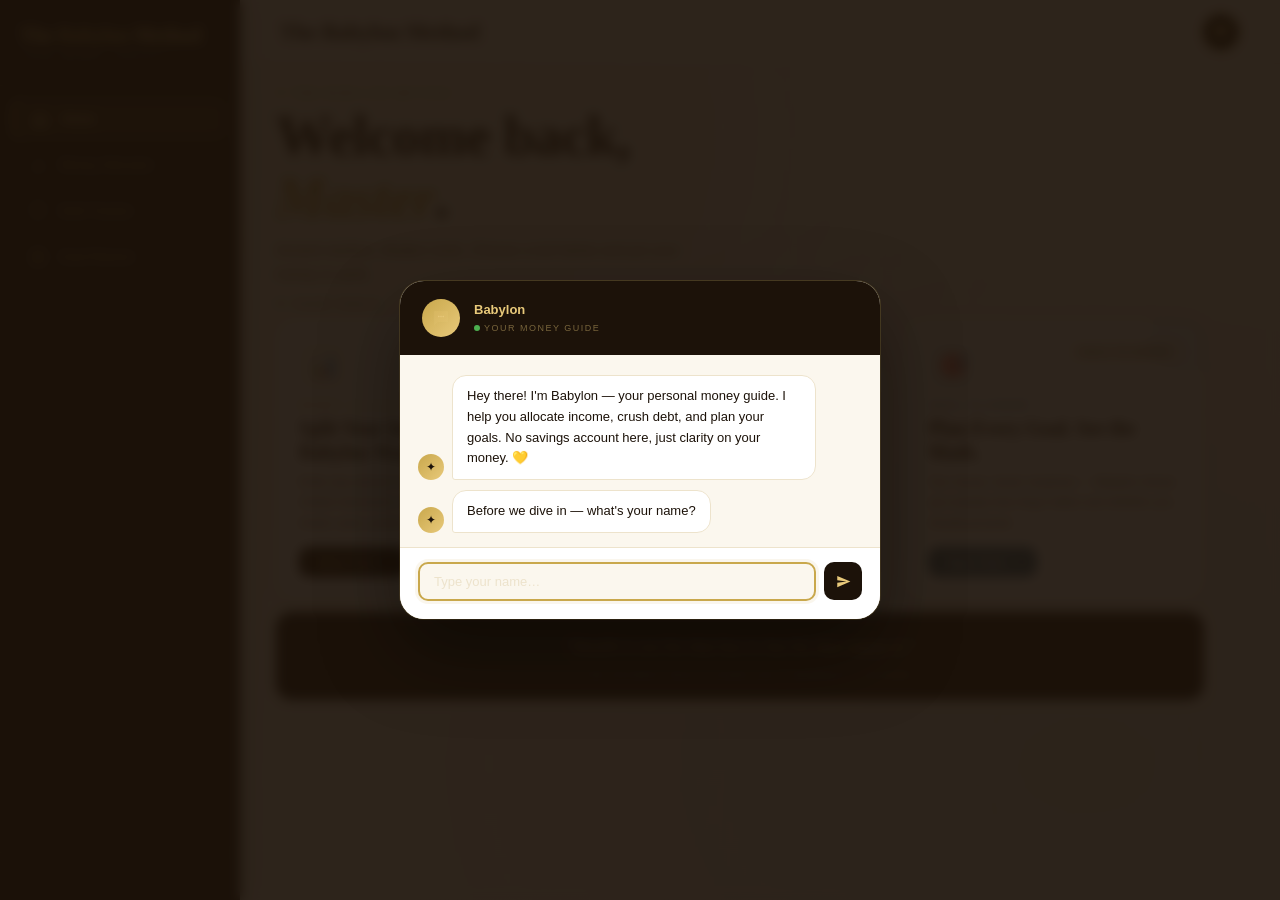
==== commit dd1089b3: "work" ====
--- a/app/index.html
+++ b/app/index.html
@@ -11,9 +11,18 @@
     </script>
     <meta charset="UTF-8">
     <meta name="viewport" content="width=device-width, initial-scale=1.0">
-    <title>The Babylon Method — Money Allocator</title>
-    <link href="../fonts/fonts.css" rel="stylesheet">
-    <script src="../lib/chart.min.js"></script>
+    <meta name="description"
+        content="The Babylon Method — ancient wisdom for modern money. Split your income, crush your debt, and plan every goal.">
+    <meta property="og:title" content="The Babylon Method — Master Your Money">
+    <meta property="og:description"
+        content="Three tools. One mission. Make your money work the way Babylon's richest merchants did.">
+    <meta property="og:image" content="og-image.png">
+    <meta property="og:type" content="website">
+    <meta name="twitter:card" content="summary_large_image">
+    <link rel="manifest" href="/babylon/manifest.json">
+    <meta name="theme-color" content="#1C1209">
+    <title>The Babylon Method — Home</title>
+    <link href="/babylon/fonts/fonts.css" rel="stylesheet">
     <style>
         :root {
             --gold: #C9A84C;
@@ -38,6 +47,11 @@
             box-sizing: border-box;
         }
 
+        html,
+        body {
+            height: 100%;
+        }
+
         body {
             font-family: 'Montserrat', sans-serif;
             background: var(--parchment);
@@ -51,10 +65,13 @@
             inset: 0;
             pointer-events: none;
             z-index: 0;
-            background-image: radial-gradient(ellipse at 20% 10%, rgba(201, 168, 76, 0.07) 0%, transparent 55%), radial-gradient(ellipse at 80% 90%, rgba(184, 92, 56, 0.05) 0%, transparent 50%), url("data:image/svg+xml,%3Csvg xmlns='http://www.w3.org/2000/svg' width='300' height='300'%3E%3Cfilter id='n'%3E%3CfeTurbulence type='fractalNoise' baseFrequency='0.75' numOctaves='4' stitchTiles='stitch'/%3E%3CfeColorMatrix type='saturate' values='0'/%3E%3C/filter%3E%3Crect width='300' height='300' filter='url(%23n)' opacity='0.04'/%3E%3C/svg%3E");
-        }
-
-        /* NAV */
+            background-image:
+                radial-gradient(ellipse at 15% 15%, rgba(201, 168, 76, 0.08) 0%, transparent 55%),
+                radial-gradient(ellipse at 85% 85%, rgba(58, 107, 138, 0.06) 0%, transparent 55%),
+                url("data:image/svg+xml,%3Csvg xmlns='http://www.w3.org/2000/svg' width='300' height='300'%3E%3Cfilter id='n'%3E%3CfeTurbulence type='fractalNoise' baseFrequency='0.75' numOctaves='4' stitchTiles='stitch'/%3E%3CfeColorMatrix type='saturate' values='0'/%3E%3C/filter%3E%3Crect width='300' height='300' filter='url(%23n)' opacity='0.04'/%3E%3C/svg%3E");
+        }
+
+        /* ─── SIDE DRAWER ─── */
         .side-drawer {
             position: fixed;
             top: 0;
@@ -72,7 +89,7 @@
         .drawer-brand {
             padding: 0 20px 24px;
             border-bottom: 1px solid rgba(201, 168, 76, 0.12);
-            margin-bottom: 16px;
+            margin-bottom: 12px;
         }
 
         .drawer-brand-name {
@@ -141,8 +158,10 @@
             border-top: 1px solid rgba(201, 168, 76, 0.1);
             font-size: 10px;
             color: rgba(232, 201, 122, 0.2);
-        }
-
+            font-weight: 500;
+        }
+
+        /* ─── BOTTOM NAV ─── */
         .bottom-nav {
             display: none;
             position: fixed;
@@ -185,7 +204,7 @@
             line-height: 1;
         }
 
-        /* MAIN */
+        /* ─── MAIN ─── */
         .app-main {
             margin-left: var(--nav-w);
             min-height: 100vh;
@@ -214,27 +233,47 @@
             color: var(--ink);
         }
 
-        .app-topbar-greeting {
-            font-size: 12px;
-            color: var(--ink-soft);
-        }
-
-        .app-topbar-greeting span {
-            color: var(--gold);
-            font-weight: 700;
+        .app-topbar-right {
+            display: flex;
+            align-items: center;
+            gap: 12px;
+        }
+
+        .topbar-chat-btn {
+            width: 38px;
+            height: 38px;
+            border-radius: 50%;
+            background: var(--ink);
+            border: 2px solid var(--gold);
+            display: flex;
+            align-items: center;
+            justify-content: center;
+            cursor: pointer;
+            transition: all 0.2s;
+        }
+
+        .topbar-chat-btn:hover {
+            transform: scale(1.08);
+            box-shadow: 0 4px 16px rgba(201, 168, 76, 0.25);
+        }
+
+        .topbar-chat-btn svg {
+            width: 16px;
+            height: 16px;
+            fill: var(--gold-light);
         }
 
         .app-content {
             padding: 24px 36px 40px;
-            max-width: 900px;
-        }
-
-        /* PAGE HEADER */
-        .page-header {
-            margin-bottom: 14px;
-        }
-
-        .page-header-eyebrow {
+            max-width: 1000px;
+        }
+
+        /* ─── HERO GREETING ─── */
+        .home-hero {
+            margin-bottom: 12px;
+        }
+
+        .home-hero-eyebrow {
             font-size: 9px;
             font-weight: 700;
             letter-spacing: 3px;
@@ -243,551 +282,215 @@
             margin-bottom: 8px;
         }
 
-        .page-header h1 {
+        .home-hero h1 {
             font-family: 'Cormorant Garamond', serif;
-            font-size: clamp(32px, 4vw, 48px);
+            font-size: clamp(36px, 5vw, 56px);
             font-weight: 700;
             color: var(--ink);
             line-height: 1.1;
             letter-spacing: -0.5px;
-            margin-bottom: 8px;
-        }
-
-        .page-header h1 span {
+            margin-bottom: 10px;
+        }
+
+        .home-hero h1 span {
             color: var(--gold);
             font-style: italic;
         }
 
-        .page-header p {
-            font-size: 13px;
+        .home-hero p {
+            font-size: 14px;
             color: var(--ink-soft);
             line-height: 1.7;
             max-width: 440px;
         }
 
-        .ornament {
-            display: flex;
-            align-items: center;
-            gap: 12px;
-            margin: 12px 0 20px;
-            width: fit-content;
-        }
-
-        .ornament-line {
-            width: 48px;
-            height: 1px;
-            background: linear-gradient(90deg, transparent, var(--gold));
-        }
-
-        .ornament-line.right {
-            background: linear-gradient(90deg, var(--gold), transparent);
-        }
-
-        .ornament-diamond {
-            width: 5px;
-            height: 5px;
-            background: var(--gold);
-            transform: rotate(45deg);
-        }
-
-        /* INPUT CARD */
-        .input-card {
+        /* ─── TOOL CARDS ─── */
+        .tools-label {
+            font-size: 9px;
+            font-weight: 700;
+            letter-spacing: 3px;
+            text-transform: uppercase;
+            color: var(--ink-soft);
+            margin-bottom: 10px;
+        }
+
+        .tools-grid {
+            display: grid;
+            grid-template-columns: repeat(auto-fill, minmax(280px, 1fr));
+            gap: 16px;
+            margin-bottom: 12px;
+        }
+
+        .tool-card {
             background: white;
             border: 1px solid var(--sand-dark);
             border-radius: 20px;
-            padding: 24px;
-            margin-bottom: 14px;
-            box-shadow: 0 2px 20px rgba(28, 18, 9, 0.05);
-        }
-
-        .input-card label {
-            display: block;
+            padding: 22px;
+            box-shadow: 0 2px 16px rgba(28, 18, 9, 0.05);
+            display: flex;
+            flex-direction: column;
+            text-decoration: none;
+            color: inherit;
+            transition: all 0.25s;
+            position: relative;
+            overflow: hidden;
+        }
+
+        .tool-card::after {
+            content: '';
+            position: absolute;
+            top: -24px;
+            right: -24px;
+            width: 80px;
+            height: 80px;
+            border-radius: 50%;
+            opacity: 0.07;
+            transition: opacity 0.25s;
+        }
+
+        .tool-card:hover {
+            transform: translateY(-3px);
+            box-shadow: 0 10px 32px rgba(28, 18, 9, 0.1);
+        }
+
+        .tool-card:hover::after {
+            opacity: 0.14;
+        }
+
+        .tool-card.allocator::after {
+            background: var(--gold);
+        }
+
+        .tool-card.debt::after {
+            background: var(--debt-red);
+        }
+
+        .tool-card.goals::after {
+            background: var(--sky);
+        }
+
+        .tool-card-top {
+            display: flex;
+            align-items: flex-start;
+            justify-content: space-between;
+            margin-bottom: 10px;
+        }
+
+        .tool-card-icon {
+            width: 48px;
+            height: 48px;
+            border-radius: 14px;
+            display: flex;
+            align-items: center;
+            justify-content: center;
+            font-size: 22px;
+        }
+
+        .allocator .tool-card-icon {
+            background: rgba(201, 168, 76, 0.1);
+        }
+
+        .debt .tool-card-icon {
+            background: rgba(192, 57, 43, 0.09);
+        }
+
+        .goals .tool-card-icon {
+            background: rgba(58, 107, 138, 0.09);
+        }
+
+        .tool-card-badge {
+            font-size: 9px;
+            font-weight: 700;
+            letter-spacing: 1.5px;
+            text-transform: uppercase;
+            padding: 4px 10px;
+            border-radius: 20px;
+            background: var(--sand);
+            color: var(--ink-soft);
+            border: 1px solid var(--sand-dark);
+        }
+
+        .tool-card-tag {
             font-size: 9px;
             font-weight: 700;
             letter-spacing: 2.5px;
             text-transform: uppercase;
+            margin-bottom: 6px;
+        }
+
+        .allocator .tool-card-tag {
+            color: var(--gold);
+        }
+
+        .debt .tool-card-tag {
+            color: var(--debt-red);
+        }
+
+        .goals .tool-card-tag {
+            color: var(--sky);
+        }
+
+        .tool-card h3 {
+            font-family: 'Cormorant Garamond', serif;
+            font-size: 20px;
+            font-weight: 700;
+            color: var(--ink);
+            margin-bottom: 8px;
+            letter-spacing: -0.2px;
+            line-height: 1.2;
+        }
+
+        .tool-card p {
+            font-size: 12px;
             color: var(--ink-soft);
-            margin-bottom: 8px;
-        }
-
-        .currency-toggle {
-            display: flex;
-            gap: 8px;
-            margin-bottom: 18px;
-            flex-wrap: wrap;
-        }
-
-        .curr-btn {
-            padding: 6px 14px;
-            border: 1px solid var(--sand-dark);
-            border-radius: 20px;
-            font-family: 'Montserrat', sans-serif;
+            line-height: 1.7;
+            flex: 1;
+            margin-bottom: 14px;
+        }
+
+        .tool-card-cta {
+            display: inline-flex;
+            align-items: center;
+            gap: 6px;
             font-size: 11px;
-            font-weight: 600;
-            cursor: pointer;
-            background: transparent;
-            color: var(--ink-soft);
+            font-weight: 700;
+            letter-spacing: 0.5px;
+            padding: 9px 18px;
+            border-radius: 10px;
             transition: all 0.2s;
-        }
-
-        .curr-btn.active {
-            background: var(--gold);
-            border-color: var(--gold);
-            color: white;
-        }
-
-        .amount-row {
-            display: flex;
-            align-items: center;
-            border: 2px solid var(--sand-dark);
-            border-radius: 12px;
-            overflow: hidden;
-            transition: border-color 0.2s;
-        }
-
-        .amount-row:focus-within {
-            border-color: var(--gold);
-            box-shadow: 0 0 0 4px rgba(201, 168, 76, 0.1);
-        }
-
-        .currency-badge {
-            background: var(--sand);
-            padding: 13px 18px;
-            font-size: 17px;
-            font-weight: 700;
-            color: var(--gold);
-            border-right: 2px solid var(--sand-dark);
-            white-space: nowrap;
-            user-select: none;
-        }
-
-        #amount {
-            flex: 1;
-            border: none;
-            outline: none;
-            padding: 13px 18px;
-            font-family: 'Montserrat', sans-serif;
-            font-size: 26px;
-            font-weight: 700;
-            color: var(--ink);
-            background: transparent;
-            width: 100%;
-        }
-
-        #amount::placeholder {
-            color: var(--sand-dark);
-        }
-
-        /* DEBT TOGGLE */
-        .debt-toggle {
-            margin-top: 20px;
-            display: flex;
-            align-items: center;
-            justify-content: space-between;
-            padding: 14px 18px;
-            border-radius: 12px;
-            background: var(--sand);
-            border: 1px solid transparent;
-            cursor: pointer;
-            transition: all 0.2s;
-            user-select: none;
-        }
-
-        .debt-toggle:hover {
-            border-color: var(--debt-red);
-        }
-
-        .debt-toggle.active {
-            background: #FDF0ED;
-            border-color: var(--debt-red);
-        }
-
-        .debt-toggle-left {
-            display: flex;
-            align-items: center;
-            gap: 10px;
-        }
-
-        .debt-icon {
-            width: 30px;
-            height: 30px;
-            border-radius: 8px;
-            background: rgba(192, 57, 43, 0.1);
-            display: flex;
-            align-items: center;
-            justify-content: center;
-            font-size: 15px;
-        }
-
-        .debt-toggle-text strong {
-            display: block;
-            font-size: 12px;
-            font-weight: 600;
-            color: var(--ink);
-        }
-
-        .debt-toggle-text small {
-            font-size: 10px;
-            color: var(--ink-soft);
-        }
-
-        .toggle-switch {
-            width: 40px;
-            height: 22px;
-            border-radius: 11px;
-            background: var(--sand-dark);
-            position: relative;
-            transition: background 0.2s;
-            flex-shrink: 0;
-        }
-
-        .toggle-switch::after {
-            content: '';
-            position: absolute;
-            top: 3px;
-            left: 3px;
-            width: 16px;
-            height: 16px;
-            border-radius: 50%;
-            background: white;
-            transition: transform 0.2s;
-            box-shadow: 0 1px 4px rgba(0, 0, 0, 0.2);
-        }
-
-        .debt-toggle.active .toggle-switch {
-            background: var(--debt-red);
-        }
-
-        .debt-toggle.active .toggle-switch::after {
-            transform: translateX(18px);
-        }
-
-        .debt-slider-wrap {
-            max-height: 0;
-            overflow: hidden;
-            transition: max-height 0.3s ease;
-        }
-
-        .debt-slider-wrap.open {
-            max-height: 100px;
-            margin-top: 10px;
-        }
-
-        .debt-slider-inner {
-            padding: 12px 18px;
-            background: #FDF0ED;
-            border-radius: 10px 10px 0 0;
-            display: flex;
-            align-items: center;
-            gap: 14px;
-        }
-
-        .debt-slider-inner label {
-            font-size: 10px;
-            color: var(--debt-red);
-            font-weight: 600;
-            white-space: nowrap;
-            letter-spacing: 0;
-            text-transform: none;
-            margin-bottom: 0;
-        }
-
-        input[type=range] {
-            flex: 1;
-            accent-color: var(--debt-red);
-            cursor: pointer;
-        }
-
-        .debt-pct-display {
-            font-size: 15px;
-            font-weight: 700;
-            color: var(--debt-red);
-            min-width: 38px;
-            text-align: right;
-        }
-
-        .debt-note {
-            background: #FDF0ED;
-            border-radius: 0 0 10px 10px;
-            font-size: 10px;
-            color: var(--debt-red);
-            padding: 5px 18px 9px;
-            font-weight: 500;
-            opacity: 0.75;
-        }
-
-        .calc-btn {
-            width: 100%;
-            margin-top: 24px;
-            padding: 16px;
+            align-self: flex-start;
+        }
+
+        .allocator .tool-card-cta {
             background: var(--ink);
             color: var(--gold-light);
-            border: none;
-            border-radius: 14px;
-            font-family: 'Montserrat', sans-serif;
-            font-size: 12px;
-            font-weight: 700;
-            letter-spacing: 2px;
-            text-transform: uppercase;
-            cursor: pointer;
-            transition: all 0.25s;
-        }
-
-        .calc-btn:hover {
-            background: var(--ink-mid);
-            transform: translateY(-1px);
-            box-shadow: 0 8px 24px rgba(28, 18, 9, 0.2);
-        }
-
-        /* RESULTS */
-        #results {
-            opacity: 0;
-            transform: translateY(20px);
-            transition: opacity 0.4s ease, transform 0.4s ease;
-            pointer-events: none;
-        }
-
-        #results.visible {
-            opacity: 1;
-            transform: none;
-            pointer-events: auto;
-        }
-
-        .results-header {
-            margin-bottom: 16px;
-        }
-
-        .results-header h2 {
-            font-family: 'Cormorant Garamond', serif;
-            font-size: 28px;
-            font-weight: 700;
-            color: var(--ink);
-        }
-
-        .results-header p {
-            color: var(--ink-soft);
-            font-size: 13px;
-            margin-top: 4px;
-            font-weight: 500;
-        }
-
-        .amount-headline {
-            display: block;
-            font-family: 'Cormorant Garamond', serif;
-            font-size: 44px;
-            font-weight: 700;
-            color: var(--ink);
-            letter-spacing: -1px;
-            line-height: 1.1;
-            margin-top: 4px;
-        }
-
-        .allocation-bar {
-            display: flex;
-            height: 12px;
-            border-radius: 7px;
-            overflow: hidden;
-            margin-bottom: 18px;
-            box-shadow: 0 2px 8px rgba(0, 0, 0, 0.1);
-        }
-
-        .bar-segment {
-            height: 100%;
-            transition: width 0.6s cubic-bezier(0.34, 1.56, 0.64, 1);
-        }
-
-        .cards-grid {
-            display: grid;
-            grid-template-columns: repeat(auto-fit, minmax(220px, 1fr));
-            gap: 14px;
-            margin-bottom: 14px;
-        }
-
-        .alloc-card {
-            border-radius: 16px;
-            padding: 22px;
-            position: relative;
-            overflow: hidden;
-            opacity: 0;
-            transform: translateY(12px);
-            transition: opacity 0.35s ease, transform 0.35s ease;
-        }
-
-        .alloc-card.show {
-            opacity: 1;
-            transform: none;
-        }
-
-        .alloc-card::before {
-            content: '';
-            position: absolute;
-            top: -20px;
-            right: -20px;
-            width: 70px;
-            height: 70px;
-            border-radius: 50%;
-            opacity: 0.1;
-        }
-
-        .card-invest {
-            background: linear-gradient(135deg, #0f3460, #1a5276);
+        }
+
+        .debt .tool-card-cta {
+            background: var(--debt-red);
             color: white;
         }
 
-        .card-invest::before {
-            background: #5DADE2;
-        }
-
-        .card-save {
-            background: linear-gradient(135deg, #1a472a, #27612e);
+        .goals .tool-card-cta {
+            background: var(--sky);
             color: white;
         }
 
-        .card-save::before {
-            background: #58D68D;
-        }
-
-        .card-spend {
-            background: linear-gradient(135deg, #784212, #9A6B2E);
-            color: white;
-        }
-
-        .card-spend::before {
-            background: var(--gold-light);
-        }
-
-        .card-debt {
-            background: linear-gradient(135deg, #641e16, #922B21);
-            color: white;
-        }
-
-        .card-debt::before {
-            background: #EC7063;
-        }
-
-        .card-emergency {
-            background: linear-gradient(135deg, #4A235A, #6C3483);
-            color: white;
-        }
-
-        .card-emergency::before {
-            background: #C39BD3;
-        }
-
-        .card-label {
-            font-size: 8px;
-            font-weight: 700;
-            letter-spacing: 2.5px;
-            text-transform: uppercase;
-            opacity: 0.7;
-            margin-bottom: 7px;
-        }
-
-        .card-icon {
-            font-size: 20px;
-            margin-bottom: 7px;
-        }
-
-        .card-amount {
-            font-size: 21px;
-            font-weight: 800;
-            line-height: 1;
-            margin-bottom: 3px;
-        }
-
-        .card-pct {
-            font-size: 10px;
-            opacity: 0.65;
-            margin-bottom: 10px;
-            font-weight: 500;
-        }
-
-        .card-desc {
-            font-size: 10px;
-            opacity: 0.8;
-            line-height: 1.55;
-        }
-
-        .growth-card {
-            background: white;
-            border: 1px solid var(--sand-dark);
-            border-radius: 16px;
-            padding: 24px;
-            margin-bottom: 16px;
-            box-shadow: 0 2px 12px rgba(28, 18, 9, 0.04);
-        }
-
-        .growth-card h3 {
-            font-family: 'Cormorant Garamond', serif;
-            font-size: 18px;
-            font-weight: 700;
-            color: var(--ink);
-            margin-bottom: 16px;
-            display: flex;
-            align-items: center;
-            gap: 8px;
-        }
-
-        .growth-table {
-            display: grid;
-            grid-template-columns: repeat(auto-fit, minmax(100px, 1fr));
-            gap: 1px;
-            background: var(--sand-dark);
-            border-radius: 10px;
-            overflow: hidden;
-            margin-bottom: 16px;
-        }
-
-        .growth-cell {
-            background: var(--sand);
-            padding: 12px 14px;
-            text-align: center;
-        }
-
-        .growth-cell:first-child {
-            background: var(--parchment);
-        }
-
-        .growth-year {
-            font-size: 8px;
-            letter-spacing: 1.5px;
-            text-transform: uppercase;
-            color: var(--ink-soft);
-            margin-bottom: 3px;
-            font-weight: 600;
-        }
-
-        .growth-val {
-            font-size: 13px;
-            font-weight: 700;
-            color: var(--sky);
-        }
-
-        .chart-section-label {
-            font-size: 9px;
-            font-weight: 700;
-            letter-spacing: 2px;
-            text-transform: uppercase;
-            color: var(--ink-soft);
-            margin-bottom: 10px;
-        }
-
-        .chart-wrap {
-            position: relative;
-            height: 260px;
-        }
-
+        .tool-card:hover .tool-card-cta {
+            opacity: 0.88;
+        }
+
+        /* ─── WISDOM ─── */
         .wisdom {
             background: var(--ink);
             border-radius: 16px;
             padding: 20px 24px;
             text-align: center;
-            margin-top: 20px;
         }
 
         .wisdom p {
             font-family: 'Cormorant Garamond', serif;
-            font-size: 16px;
+            font-size: 17px;
             color: var(--gold-light);
             font-style: italic;
             line-height: 1.75;
@@ -804,210 +507,260 @@
             font-weight: 600;
         }
 
-        /* GOAL NUDGE */
-        .goal-nudge {
+        /* ─── CHAT OVERLAY (genie) ─── */
+        #chat-overlay {
+            position: fixed;
+            inset: 0;
+            z-index: 1000;
+            background: rgba(28, 18, 9, 0.0);
             display: none;
-            margin-top: 16px;
-            background: linear-gradient(135deg, #0f3460, #1a5276);
-            border-radius: 16px;
-            padding: 20px 24px;
-            align-items: center;
-            justify-content: space-between;
-            gap: 16px;
-            flex-wrap: wrap;
-        }
-
-        .goal-nudge.visible {
-            display: flex;
-        }
-
-        .goal-nudge-text strong {
+            align-items: center;
+            justify-content: center;
+            padding: 24px;
+            transition: background 0.4s ease;
+        }
+
+        #chat-overlay.genie-open {
+            background: rgba(28, 18, 9, 0.92);
+            backdrop-filter: blur(6px);
+        }
+
+        .chat-box {
+            background: var(--parchment);
+            border-radius: 24px;
+            width: 100%;
+            max-width: 480px;
+            box-shadow: 0 32px 80px rgba(0, 0, 0, 0.4), 0 0 0 1px rgba(201, 168, 76, 0.2);
+            overflow: hidden;
+            display: flex;
+            flex-direction: column;
+            max-height: 90vh;
+            transform-origin: bottom right;
+            transform: scale(0.05) translate(40vw, 40vh);
+            opacity: 0;
+            transition: transform 0.5s cubic-bezier(0.34, 1.4, 0.64, 1), opacity 0.35s ease, border-radius 0.4s ease;
+            will-change: transform, opacity;
+        }
+
+        .chat-box.genie-in {
+            transform: scale(1) translate(0, 0);
+            opacity: 1;
+            border-radius: 24px;
+        }
+
+        .chat-box.genie-out {
+            transform: scale(0.05) translate(40vw, 40vh);
+            opacity: 0;
+            border-radius: 50%;
+        }
+
+        .chat-header {
+            background: var(--ink);
+            padding: 18px 22px;
+            display: flex;
+            align-items: center;
+            gap: 14px;
+            flex-shrink: 0;
+        }
+
+        .chat-avatar {
+            width: 38px;
+            height: 38px;
+            border-radius: 50%;
+            background: linear-gradient(135deg, var(--gold), var(--gold-light));
+            display: flex;
+            align-items: center;
+            justify-content: center;
+            font-size: 18px;
+            flex-shrink: 0;
+        }
+
+        .chat-header-text strong {
             display: block;
             font-size: 13px;
-            font-weight: 800;
-            color: white;
-            margin-bottom: 3px;
-        }
-
-        .goal-nudge-text span {
-            font-size: 11px;
-            color: rgba(255, 255, 255, 0.6);
-        }
-
-        .goal-nudge-btn {
-            padding: 10px 20px;
-            background: var(--gold);
-            color: var(--ink);
-            border: none;
-            border-radius: 10px;
-            font-family: 'Montserrat', sans-serif;
-            font-size: 10px;
-            font-weight: 700;
-            letter-spacing: 1px;
-            text-transform: uppercase;
-            cursor: pointer;
-            text-decoration: none;
-            white-space: nowrap;
-            transition: all 0.2s;
-            display: inline-block;
-        }
-
-        .goal-nudge-btn:hover {
-            background: var(--gold-light);
-        }
-
-        .reset-btn {
-            display: block;
-            width: 100%;
-            margin-top: 12px;
-            padding: 14px;
-            background: transparent;
-            color: var(--ink-soft);
-            border: 2px solid var(--sand-dark);
-            border-radius: 14px;
-            font-family: 'Montserrat', sans-serif;
-            font-size: 12px;
-            font-weight: 700;
+            font-weight: 700;
+            color: var(--gold-light);
+        }
+
+        .chat-header-text span {
+            font-size: 9px;
+            color: rgba(232, 201, 122, 0.45);
+            font-weight: 500;
             letter-spacing: 1.5px;
             text-transform: uppercase;
-            cursor: pointer;
-            transition: all 0.25s;
-        }
-
-        .reset-btn:hover {
-            border-color: var(--gold);
-            color: var(--gold);
-        }
-
-        @media (max-width:767px) {
-            .side-drawer {
-                display: none;
-            }
-
-            .bottom-nav {
-                display: flex;
-            }
-
-            .app-main {
-                margin-left: 0;
-                padding-bottom: var(--bottom-nav-h);
-            }
-
-            .app-topbar {
-                padding: 0 20px;
-            }
-
-            .app-content {
-                padding: 16px 20px 20px;
-            }
-
-            #amount {
-                font-size: 22px;
-            }
-
-            .cards-grid {
-                grid-template-columns: 1fr 1fr;
-            }
-        }
-
-        /* SVG icon sizing in nav */
-        .drawer-link-icon svg,
-        .bnav-icon svg {
-            display: block;
-            transition: stroke 0.2s;
-        }
-
-        .bnav-icon {
-            width: 22px;
-            height: 22px;
+        }
+
+        .chat-status-dot {
+            width: 6px;
+            height: 6px;
+            border-radius: 50%;
+            background: #4CAF50;
+            display: inline-block;
+            margin-right: 4px;
+            animation: pulse-dot 2s infinite;
+        }
+
+        @keyframes pulse-dot {
+
+            0%,
+            100% {
+                opacity: 1
+            }
+
+            50% {
+                opacity: 0.4
+            }
+        }
+
+        .chat-messages {
+            flex: 1;
+            overflow-y: auto;
+            padding: 20px 18px 14px;
+            display: flex;
+            flex-direction: column;
+            gap: 10px;
+            min-height: 180px;
+            max-height: 360px;
+        }
+
+        .chat-messages::-webkit-scrollbar {
+            width: 3px;
+        }
+
+        .chat-messages::-webkit-scrollbar-thumb {
+            background: var(--sand-dark);
+            border-radius: 3px;
+        }
+
+        .msg {
+            display: flex;
+            gap: 8px;
+            align-items: flex-end;
+            animation: msg-in 0.3s ease forwards;
+            opacity: 0;
+        }
+
+        @keyframes msg-in {
+            from {
+                opacity: 0;
+                transform: translateY(8px)
+            }
+
+            to {
+                opacity: 1;
+                transform: none
+            }
+        }
+
+        .msg.user {
+            flex-direction: row-reverse;
+        }
+
+        .msg-avatar {
+            width: 26px;
+            height: 26px;
+            border-radius: 50%;
+            background: linear-gradient(135deg, var(--gold), var(--gold-light));
             display: flex;
             align-items: center;
             justify-content: center;
-        }
-
-        .bnav-icon svg {
-            width: 20px;
-            height: 20px;
-        }
-
-        .drawer-link-icon {
-            display: flex;
-            align-items: center;
-            justify-content: center;
-        }
-
-        /* ─── BABYLON CURRENCY PICKER ─── */
-        #bc-picker-overlay {
-            position: fixed;
-            inset: 0;
-            z-index: 3000;
-            background: rgba(28, 18, 9, 0.88);
-            backdrop-filter: blur(4px);
-            display: none;
-            align-items: center;
-            justify-content: center;
-            padding: 24px;
-        }
-
-        #bc-picker-overlay.open {
-            display: flex;
-        }
-
-        #bc-picker-modal {
-            background: var(--parchment);
-            border-radius: 20px;
-            width: 100%;
-            max-width: 440px;
-            max-height: 80vh;
-            display: flex;
-            flex-direction: column;
-            overflow: hidden;
-            box-shadow: 0 24px 60px rgba(0, 0, 0, 0.4);
-        }
-
-        #bc-picker-header {
+            font-size: 12px;
+            flex-shrink: 0;
+        }
+
+        .msg-avatar.user-av {
+            background: var(--sand-dark);
+            font-size: 10px;
+            font-weight: 700;
+            color: var(--ink-soft);
+        }
+
+        .msg-bubble {
+            max-width: 82%;
+            padding: 10px 14px;
+            border-radius: 14px;
+            font-size: 13px;
+            line-height: 1.6;
+            font-weight: 400;
+        }
+
+        .msg.bot .msg-bubble {
+            background: white;
+            color: var(--ink);
+            border-bottom-left-radius: 3px;
+            border: 1px solid var(--sand-dark);
+        }
+
+        .msg.user .msg-bubble {
             background: var(--ink);
-            padding: 18px 22px;
-            display: flex;
-            align-items: center;
-            justify-content: space-between;
+            color: var(--gold-light);
+            border-bottom-right-radius: 3px;
+            font-weight: 500;
+        }
+
+        .typing-indicator {
+            display: flex;
+            gap: 8px;
+            align-items: flex-end;
+        }
+
+        .typing-dots {
+            background: white;
+            border: 1px solid var(--sand-dark);
+            border-radius: 14px;
+            border-bottom-left-radius: 3px;
+            padding: 10px 14px;
+            display: flex;
+            gap: 4px;
+            align-items: center;
+        }
+
+        .typing-dots span {
+            width: 5px;
+            height: 5px;
+            background: var(--sand-dark);
+            border-radius: 50%;
+            animation: dot-bounce 1.2s infinite;
+        }
+
+        .typing-dots span:nth-child(2) {
+            animation-delay: 0.2s;
+        }
+
+        .typing-dots span:nth-child(3) {
+            animation-delay: 0.4s;
+        }
+
+        @keyframes dot-bounce {
+
+            0%,
+            60%,
+            100% {
+                transform: translateY(0);
+                background: var(--sand-dark)
+            }
+
+            30% {
+                transform: translateY(-5px);
+                background: var(--gold)
+            }
+        }
+
+        .chat-input-area {
+            padding: 14px 18px 18px;
+            border-top: 1px solid var(--sand-dark);
+            background: white;
             flex-shrink: 0;
         }
 
-        #bc-picker-title {
-            font-family: 'Cormorant Garamond', serif;
-            font-size: 18px;
-            font-weight: 700;
-            color: var(--gold-light);
-        }
-
-        #bc-picker-close {
-            width: 28px;
-            height: 28px;
-            border-radius: 50%;
-            background: rgba(255, 255, 255, 0.07);
-            border: none;
-            color: rgba(232, 201, 122, 0.6);
-            cursor: pointer;
-            font-size: 12px;
-            display: flex;
-            align-items: center;
-            justify-content: center;
-            transition: background 0.2s;
-        }
-
-        #bc-picker-close:hover {
-            background: rgba(255, 255, 255, 0.15);
-        }
-
-        #bc-picker-search-wrap {
-            padding: 14px 16px;
-            border-bottom: 1px solid var(--sand-dark);
-            flex-shrink: 0;
-        }
-
-        #bc-picker-input {
-            width: 100%;
+        .chat-input-row {
+            display: flex;
+            gap: 8px;
+            align-items: center;
+        }
+
+        #chat-input {
+            flex: 1;
             border: 2px solid var(--sand-dark);
             border-radius: 10px;
             padding: 10px 14px;
@@ -1015,147 +768,168 @@
             font-size: 13px;
             font-weight: 500;
             color: var(--ink);
-            background: white;
+            background: var(--parchment);
             outline: none;
             transition: border-color 0.2s;
         }
 
-        #bc-picker-input:focus {
-            border-color: var(--sky);
-            box-shadow: 0 0 0 3px rgba(58, 107, 138, 0.1);
-        }
-
-        #bc-picker-input::placeholder {
+        #chat-input:focus {
+            border-color: var(--gold);
+            box-shadow: 0 0 0 3px rgba(201, 168, 76, 0.1);
+        }
+
+        #chat-input::placeholder {
             color: var(--sand-dark);
         }
 
-        #bc-picker-list {
-            overflow-y: auto;
-            flex: 1;
-        }
-
-        #bc-picker-list::-webkit-scrollbar {
-            width: 3px;
-        }
-
-        #bc-picker-list::-webkit-scrollbar-thumb {
-            background: var(--sand-dark);
-            border-radius: 3px;
-        }
-
-        .bc-currency-row {
-            display: flex;
-            align-items: center;
-            gap: 12px;
-            padding: 12px 20px;
+        #chat-input:disabled {
+            opacity: 0.5;
+            cursor: not-allowed;
+        }
+
+        #chat-send {
+            width: 38px;
+            height: 38px;
+            border-radius: 10px;
+            background: var(--ink);
+            border: none;
             cursor: pointer;
-            transition: background 0.15s;
-            border-bottom: 1px solid var(--sand);
-        }
-
-        .bc-currency-row:last-child {
-            border-bottom: none;
-        }
-
-        .bc-currency-row:hover {
-            background: var(--sand);
-        }
-
-        .bc-currency-symbol {
-            width: 36px;
-            text-align: center;
-            font-size: 15px;
-            font-weight: 700;
-            color: var(--ink-mid);
+            display: flex;
+            align-items: center;
+            justify-content: center;
+            transition: all 0.2s;
             flex-shrink: 0;
         }
 
-        .bc-currency-name {
-            flex: 1;
-            font-size: 13px;
-            font-weight: 500;
+        #chat-send:hover {
+            background: var(--ink-mid);
+            transform: scale(1.05);
+        }
+
+        #chat-send:disabled {
+            opacity: 0.4;
+            cursor: not-allowed;
+            transform: none;
+        }
+
+        #chat-send svg {
+            width: 15px;
+            height: 15px;
+            fill: var(--gold-light);
+        }
+
+        .chat-cta-btn {
+            width: 100%;
+            margin-top: 8px;
+            padding: 13px;
+            background: var(--gold);
             color: var(--ink);
-        }
-
-        .bc-currency-code {
-            font-size: 10px;
-            font-weight: 700;
-            letter-spacing: 1.5px;
-            color: var(--ink-soft);
-            flex-shrink: 0;
-        }
-
-        /* ─── CURRENCY TRIGGER BUTTON ─── */
-        .bc-trigger {
-            display: inline-flex;
-            align-items: center;
-            gap: 8px;
-            padding: 9px 16px;
-            background: var(--sand);
-            border: 2px solid var(--sand-dark);
+            border: none;
             border-radius: 10px;
             font-family: 'Montserrat', sans-serif;
             font-size: 12px;
             font-weight: 700;
-            color: var(--ink);
+            letter-spacing: 1.5px;
+            text-transform: uppercase;
             cursor: pointer;
-            transition: all 0.2s;
-            white-space: nowrap;
-            margin-bottom: 10px;
-        }
-
-        .bc-trigger:hover {
-            border-color: var(--sky);
-            background: white;
-        }
-
-        .bc-trigger-symbol {
-            font-size: 16px;
-            font-weight: 800;
-            color: var(--sky);
-        }
-
-        .bc-trigger-code {
-            color: var(--ink-soft);
-        }
-
-        .bc-trigger-arrow {
-            font-size: 10px;
-            color: var(--ink-soft);
-            margin-left: 2px;
+            transition: all 0.25s;
+            display: none;
+        }
+
+        .chat-cta-btn:hover {
+            background: var(--gold-light);
+        }
+
+        /* ─── RESPONSIVE ─── */
+        @media (max-width: 767px) {
+            .side-drawer {
+                display: none;
+            }
+
+            .bottom-nav {
+                display: flex;
+            }
+
+            .app-main {
+                margin-left: 0;
+                padding-bottom: var(--bottom-nav-h);
+            }
+
+            .app-topbar {
+                padding: 0 20px;
+            }
+
+            .app-content {
+                padding: 16px 20px 20px;
+            }
+
+            .tools-grid {
+                grid-template-columns: 1fr;
+            }
+
+            .chat-box {
+                max-height: 95vh;
+            }
+        }
+
+        /* SVG icon sizing in nav */
+        .drawer-link-icon svg,
+        .bnav-icon svg {
+            display: block;
+            transition: stroke 0.2s;
+        }
+
+        .bnav-icon {
+            width: 22px;
+            height: 22px;
+            display: flex;
+            align-items: center;
+            justify-content: center;
+        }
+
+        .bnav-icon svg {
+            width: 20px;
+            height: 20px;
+        }
+
+        .drawer-link-icon {
+            display: flex;
+            align-items: center;
+            justify-content: center;
         }
     </style>
 </head>
 
 <body>
 
+    <!-- SIDE DRAWER -->
     <aside class="side-drawer">
         <div class="drawer-brand">
-            <a class="drawer-brand-name" href="index.html">The <span>Babylon</span> Method</a>
+            <a class="drawer-brand-name" href="/babylon/app/index.html">The <span>Babylon</span> Method</a>
             <div class="drawer-brand-sub">Your Money Toolkit</div>
         </div>
         <nav class="drawer-nav">
-            <a class="drawer-link" href="index.html"><span class="drawer-link-icon"><svg width="18" height="18"
-                        viewBox="0 0 24 24" fill="none" stroke="currentColor" stroke-width="1.8" stroke-linecap="round"
-                        stroke-linejoin="round">
+            <a class="drawer-link active" href="/babylon/app/index.html"><span class="drawer-link-icon"><svg width="18"
+                        height="18" viewBox="0 0 24 24" fill="none" stroke="currentColor" stroke-width="1.8"
+                        stroke-linecap="round" stroke-linejoin="round">
                         <path d="M3 10.5L12 3l9 7.5V20a1 1 0 0 1-1 1H4a1 1 0 0 1-1-1v-9.5z" />
                         <polyline points="9,21 9,13 15,13 15,21" />
                     </svg></span> Home</a>
-            <a class="drawer-link active" href="babylon.html"><span class="drawer-link-icon"><svg width="18" height="18"
-                        viewBox="0 0 24 24" fill="none" stroke="currentColor" stroke-width="1.8" stroke-linecap="round"
-                        stroke-linejoin="round">
+            <a class="drawer-link" href="/babylon/app/babylon.html"><span class="drawer-link-icon"><svg width="18"
+                        height="18" viewBox="0 0 24 24" fill="none" stroke="currentColor" stroke-width="1.8"
+                        stroke-linecap="round" stroke-linejoin="round">
                         <path d="M18 20V10" />
                         <path d="M12 20V4" />
                         <path d="M6 20v-6" />
                     </svg></span> Money Allocator</a>
-            <a class="drawer-link" href="babylon-debt.html"><span class="drawer-link-icon"><svg width="18" height="18"
-                        viewBox="0 0 24 24" fill="none" stroke="currentColor" stroke-width="1.8" stroke-linecap="round"
-                        stroke-linejoin="round">
+            <a class="drawer-link" href="/babylon/app/babylon-debt.html"><span class="drawer-link-icon"><svg width="18"
+                        height="18" viewBox="0 0 24 24" fill="none" stroke="currentColor" stroke-width="1.8"
+                        stroke-linecap="round" stroke-linejoin="round">
                         <path d="M12 22s8-4 8-10V5l-8-3-8 3v7c0 6 8 10 8 10z" />
                     </svg></span> Debt Tracker</a>
-            <a class="drawer-link" href="babylon-goals.html"><span class="drawer-link-icon"><svg width="18" height="18"
-                        viewBox="0 0 24 24" fill="none" stroke="currentColor" stroke-width="1.8" stroke-linecap="round"
-                        stroke-linejoin="round">
+            <a class="drawer-link" href="/babylon/app/babylon-goals.html"><span class="drawer-link-icon"><svg width="18"
+                        height="18" viewBox="0 0 24 24" fill="none" stroke="currentColor" stroke-width="1.8"
+                        stroke-linecap="round" stroke-linejoin="round">
                         <circle cx="12" cy="12" r="9" />
                         <circle cx="12" cy="12" r="5" />
                         <circle cx="12" cy="12" r="1.5" fill="currentColor" stroke="none" />
@@ -1164,311 +938,231 @@
         <div class="drawer-footer">Built by Mexuri · 2026</div>
     </aside>
 
+    <!-- BOTTOM NAV -->
     <nav class="bottom-nav">
-        <a class="bottom-nav-item" href="index.html"><span class="bnav-icon"><svg width="18" height="18"
-                    viewBox="0 0 24 24" fill="none" stroke="currentColor" stroke-width="1.8" stroke-linecap="round"
-                    stroke-linejoin="round">
+        <a class="bottom-nav-item active" href="/babylon/app/index.html"><span class="bnav-icon"><svg width="18"
+                    height="18" viewBox="0 0 24 24" fill="none" stroke="currentColor" stroke-width="1.8"
+                    stroke-linecap="round" stroke-linejoin="round">
                     <path d="M3 10.5L12 3l9 7.5V20a1 1 0 0 1-1 1H4a1 1 0 0 1-1-1v-9.5z" />
                     <polyline points="9,21 9,13 15,13 15,21" />
                 </svg></span><span>Home</span></a>
-        <a class="bottom-nav-item active" href="babylon.html"><span class="bnav-icon"><svg width="18" height="18"
+        <a class="bottom-nav-item" href="/babylon/app/babylon.html"><span class="bnav-icon"><svg width="18" height="18"
                     viewBox="0 0 24 24" fill="none" stroke="currentColor" stroke-width="1.8" stroke-linecap="round"
                     stroke-linejoin="round">
                     <path d="M18 20V10" />
                     <path d="M12 20V4" />
                     <path d="M6 20v-6" />
                 </svg></span><span>Allocator</span></a>
-        <a class="bottom-nav-item" href="babylon-debt.html"><span class="bnav-icon"><svg width="18" height="18"
-                    viewBox="0 0 24 24" fill="none" stroke="currentColor" stroke-width="1.8" stroke-linecap="round"
-                    stroke-linejoin="round">
+        <a class="bottom-nav-item" href="/babylon/app/babylon-debt.html"><span class="bnav-icon"><svg width="18"
+                    height="18" viewBox="0 0 24 24" fill="none" stroke="currentColor" stroke-width="1.8"
+                    stroke-linecap="round" stroke-linejoin="round">
                     <path d="M12 22s8-4 8-10V5l-8-3-8 3v7c0 6 8 10 8 10z" />
                 </svg></span><span>Debt</span></a>
-        <a class="bottom-nav-item" href="babylon-goals.html"><span class="bnav-icon"><svg width="18" height="18"
-                    viewBox="0 0 24 24" fill="none" stroke="currentColor" stroke-width="1.8" stroke-linecap="round"
-                    stroke-linejoin="round">
+        <a class="bottom-nav-item" href="/babylon/app/babylon-goals.html"><span class="bnav-icon"><svg width="18"
+                    height="18" viewBox="0 0 24 24" fill="none" stroke="currentColor" stroke-width="1.8"
+                    stroke-linecap="round" stroke-linejoin="round">
                     <circle cx="12" cy="12" r="9" />
                     <circle cx="12" cy="12" r="5" />
                     <circle cx="12" cy="12" r="1.5" fill="currentColor" stroke="none" />
                 </svg></span><span>Goals</span></a>
     </nav>
 
+    <!-- CHAT OVERLAY -->
+    <div id="chat-overlay">
+        <div class="chat-box">
+            <div class="chat-header">
+                <div class="chat-avatar">
+                    <svg viewBox="0 0 24 24" width="18" height="18" fill="none">
+                        <path d="M21 15a2 2 0 0 1-2 2H7l-4 4V5a2 2 0 0 1 2-2h14a2 2 0 0 1 2 2z" fill="#E8C97A"
+                            opacity="0.2" stroke="#E8C97A" stroke-width="1.5" />
+                        <circle cx="9" cy="10" r="1" fill="#E8C97A" />
+                        <circle cx="12" cy="10" r="1" fill="#E8C97A" />
+                        <circle cx="15" cy="10" r="1" fill="#E8C97A" />
+                    </svg>
+                </div>
+                <div class="chat-header-text">
+                    <strong>Babylon</strong>
+                    <span><span class="chat-status-dot"></span>Your Money Guide</span>
+                </div>
+            </div>
+            <div class="chat-messages" id="chat-messages"></div>
+            <div class="chat-input-area">
+                <div class="chat-input-row">
+                    <input type="text" id="chat-input" placeholder="Type your name…" disabled autocomplete="off">
+                    <button id="chat-send" disabled onclick="handleChatSend()">
+                        <svg viewBox="0 0 24 24">
+                            <path d="M2 21L23 12 2 3v7l15 2-15 2v7z" />
+                        </svg>
+                    </button>
+                </div>
+                <button class="chat-cta-btn" id="chat-cta" onclick="closeChatOverlay()">✦ Explore the Tools</button>
+            </div>
+        </div>
+    </div>
+
+    <!-- MAIN -->
     <main class="app-main">
         <div class="app-topbar">
-            <div class="app-topbar-title">Money Allocator</div>
-            <div class="app-topbar-greeting" id="topbar-greeting"></div>
-        </div>
-
-        <div class="app-content">
-            <div class="page-header">
-                <div class="page-header-eyebrow">Money Allocator</div>
-                <h1>Spend <span>Wisely.</span><br>Grow Steadily.</h1>
-                <p>Rooted in ancient wisdom. Enter any amount and discover how the richest merchants of Babylon would
-                    divide it.</p>
-                <div class="ornament">
-                    <div class="ornament-line"></div>
-                    <div class="ornament-diamond"></div>
-                    <div class="ornament-line right"></div>
-                </div>
-            </div>
-
-            <div class="input-card" id="input-card-main">
-                <button class="bc-trigger" id="curr-trigger" onclick="openCurrencyPicker(onCurrencySelected)">
-                    <span class="bc-trigger-symbol" id="curr-symbol">₦</span>
-                    <span id="curr-name">Nigerian Naira</span>
-                    <span class="bc-trigger-code" id="curr-code">NGN</span>
-                    <span class="bc-trigger-arrow">▾</span>
+            <div class="app-topbar-title">The Babylon Method</div>
+            <div class="app-topbar-right">
+                <button class="topbar-chat-btn" onclick="reopenChat()" title="Open Babylon Guide">
+                    <svg viewBox="0 0 24 24">
+                        <path d="M21 15a2 2 0 0 1-2 2H7l-4 4V5a2 2 0 0 1 2-2h14a2 2 0 0 1 2 2z" />
+                    </svg>
                 </button>
-                <label for="amount">Your Amount</label>
-                <div class="amount-row">
-                    <div class="currency-badge" id="curr-symbol">₦</div>
-                    <input type="text" id="amount" placeholder="0" inputmode="numeric" oninput="onAmountInput(this)">
-                </div>
-                <div class="debt-toggle" id="debt-toggle" onclick="toggleDebt()">
-                    <div class="debt-toggle-left">
-                        <div class="debt-icon">⚖️</div>
-                        <div class="debt-toggle-text">
-                            <strong>I currently have debt</strong>
-                            <small>A portion will go toward clearing it</small>
-                        </div>
-                    </div>
-                    <div class="toggle-switch"></div>
-                </div>
-                <div class="debt-slider-wrap" id="debt-slider-wrap">
-                    <div class="debt-slider-inner">
-                        <label>Debt portion</label>
-                        <input type="range" id="debt-pct" min="20" max="50" value="20" oninput="updateDebtPct()">
-                        <div class="debt-pct-display" id="debt-pct-display">20%</div>
-                    </div>
-                    <div class="debt-note">★ Minimum 20% — Babylon demands debts be settled with urgency</div>
-                </div>
-                <button class="calc-btn" id="calc-btn" onclick="calculate()">✦ Break It Down</button>
-            </div>
-
-            <div id="results">
-                <div class="results-header">
-                    <h2>Your Babylon Plan</h2>
-                    <p id="total-label">Based on your income</p>
-                </div>
-                <div class="allocation-bar" id="alloc-bar"></div>
-                <div class="cards-grid" id="cards-grid"></div>
-                <div class="growth-card">
-                    <h3>📈 Investment Growth at 20% Annual Return</h3>
-                    <div class="growth-table" id="growth-table"></div>
-                    <div class="chart-section-label">Compound growth curve — 20 years</div>
-                    <div class="chart-wrap"><canvas id="growthChart"></canvas></div>
-                </div>
-                <div class="wisdom">
-                    <p>"A part of all you earn is yours to keep. It should be not less than a tenth no matter how little
-                        you earn."</p>
-                    <cite>— The Richest Man in Babylon · George S. Clason</cite>
-                </div>
-                <div class="goal-nudge" id="goal-nudge">
-                    <div class="goal-nudge-text">
-                        <strong>🎯 Have a goal in mind?</strong>
-                        <span>Use your savings allocation to plan your next big move.</span>
-                    </div>
-                    <a class="goal-nudge-btn" href="babylon-goals.html">Plan a Goal →</a>
-                </div>
-                <button class="reset-btn" onclick="resetCalculator()">↩ Calculate New Amount</button>
             </div>
         </div>
+
+        <div class="app-content">
+
+            <div class="home-hero">
+                <div class="home-hero-eyebrow">✦ The Babylon Method</div>
+                <h1>Welcome back,<br><span id="hero-name">Master</span>.</h1>
+                <p>Ancient wisdom. Modern tools. Choose a tool below and put your money to work.</p>
+            </div>
+
+            <div class="tools-label">✦ Your Tools</div>
+
+            <div class="tools-grid">
+                <a class="tool-card allocator" href="/babylon/app/babylon.html">
+                    <div class="tool-card-top">
+                        <div class="tool-card-icon">📊</div>
+                        <div class="tool-card-badge">Allocator</div>
+                    </div>
+                    <div class="tool-card-tag">Money Allocator</div>
+                    <h3>Split Your Income the Babylon Way</h3>
+                    <p>Enter any amount and instantly see how the richest merchants of Babylon would divide it — invest,
+                        save, protect, and spend.</p>
+                    <span class="tool-card-cta">Open Tool →</span>
+                </a>
+
+                <a class="tool-card debt" href="/babylon/app/babylon-debt.html">
+                    <div class="tool-card-top">
+                        <div class="tool-card-icon">⚖️</div>
+                        <div class="tool-card-badge">Debt Tracker</div>
+                    </div>
+                    <div class="tool-card-tag">Debt Tracker</div>
+                    <h3>Kill Your Debt. Own Your Future.</h3>
+                    <p>Enter your debt, income, and repayment rate. Get an exact freedom date with a full month-by-month
+                        breakdown.</p>
+                    <span class="tool-card-cta">Open Tool →</span>
+                </a>
+
+                <a class="tool-card goals" href="/babylon/app/babylon-goals.html">
+                    <div class="tool-card-top">
+                        <div class="tool-card-icon">🎯</div>
+                        <div class="tool-card-badge">Goal Planner</div>
+                    </div>
+                    <div class="tool-card-tag">Goal Planner</div>
+                    <h3>Plan Every Goal. See the Math.</h3>
+                    <p>Car, house, travel, business — Babylon shows you exactly how long it takes and whether you should
+                        proceed.</p>
+                    <span class="tool-card-cta">Open Tool →</span>
+                </a>
+            </div>
+
+            <div class="wisdom">
+                <p>"Wealth is not his that has it, but his that enjoys it."</p>
+                <cite>— The Richest Man in Babylon · George S. Clason</cite>
+            </div>
+
+        </div>
     </main>
 
     <script>
-        /* ─── BABYLON CURRENCY PICKER ─── */
-        const CURRENCIES = [["AFN", "؋", "Afghan Afghani"], ["ALL", "L", "Albanian Lek"], ["DZD", "دج", "Algerian Dinar"], ["AOA", "Kz", "Angolan Kwanza"], ["ARS", "$", "Argentine Peso"], ["AMD", "֏", "Armenian Dram"], ["AWG", "ƒ", "Aruban Florin"], ["AUD", "A$", "Australian Dollar"], ["AZN", "₼", "Azerbaijani Manat"], ["BSD", "B$", "Bahamian Dollar"], ["BHD", ".د.ب", "Bahraini Dinar"], ["BDT", "৳", "Bangladeshi Taka"], ["BBD", "Bds$", "Barbadian Dollar"], ["BYN", "Br", "Belarusian Ruble"], ["BZD", "BZ$", "Belize Dollar"], ["XOF", "CFA", "West African CFA Franc"], ["BTN", "Nu", "Bhutanese Ngultrum"], ["BOB", "Bs.", "Bolivian Boliviano"], ["BAM", "KM", "Bosnian Mark"], ["BWP", "P", "Botswanan Pula"], ["BRL", "R$", "Brazilian Real"], ["BND", "B$", "Brunei Dollar"], ["BGN", "лв", "Bulgarian Lev"], ["BIF", "Fr", "Burundian Franc"], ["GBP", "£", "British Pound"], ["CVE", "$", "Cape Verdean Escudo"], ["KHR", "៛", "Cambodian Riel"], ["XAF", "FCFA", "Central African CFA Franc"], ["CAD", "CA$", "Canadian Dollar"], ["KYD", "CI$", "Cayman Islands Dollar"], ["CLP", "$", "Chilean Peso"], ["CNY", "¥", "Chinese Yuan"], ["COP", "$", "Colombian Peso"], ["KMF", "Fr", "Comorian Franc"], ["CDF", "Fr", "Congolese Franc"], ["CRC", "₡", "Costa Rican Colón"], ["HRK", "kn", "Croatian Kuna"], ["CUP", "$", "Cuban Peso"], ["CZK", "Kč", "Czech Koruna"], ["DKK", "kr", "Danish Krone"], ["DJF", "Fr", "Djiboutian Franc"], ["DOP", "RD$", "Dominican Peso"], ["EGP", "£", "Egyptian Pound"], ["ERN", "Nfk", "Eritrean Nakfa"], ["ETB", "Br", "Ethiopian Birr"], ["EUR", "€", "Euro"], ["FJD", "FJ$", "Fijian Dollar"], ["GMD", "D", "Gambian Dalasi"], ["GEL", "₾", "Georgian Lari"], ["GHS", "₵", "Ghanaian Cedi"], ["GTQ", "Q", "Guatemalan Quetzal"], ["GNF", "Fr", "Guinean Franc"], ["GYD", "G$", "Guyanese Dollar"], ["HTG", "G", "Haitian Gourde"], ["HNL", "L", "Honduran Lempira"], ["HKD", "HK$", "Hong Kong Dollar"], ["HUF", "Ft", "Hungarian Forint"], ["ISK", "kr", "Icelandic Króna"], ["INR", "₹", "Indian Rupee"], ["IDR", "Rp", "Indonesian Rupiah"], ["IRR", "﷼", "Iranian Rial"], ["IQD", "ع.د", "Iraqi Dinar"], ["ILS", "₪", "Israeli Shekel"], ["JMD", "J$", "Jamaican Dollar"], ["JPY", "¥", "Japanese Yen"], ["JOD", "JD", "Jordanian Dinar"], ["KZT", "₸", "Kazakhstani Tenge"], ["KES", "KSh", "Kenyan Shilling"], ["KWD", "KD", "Kuwaiti Dinar"], ["KGS", "с", "Kyrgyzstani Som"], ["LAK", "₭", "Lao Kip"], ["LBP", "ل.ل", "Lebanese Pound"], ["LSL", "L", "Lesotho Loti"], ["LRD", "L$", "Liberian Dollar"], ["LYD", "LD", "Libyan Dinar"], ["MOP", "P", "Macanese Pataca"], ["MKD", "ден", "Macedonian Denar"], ["MGA", "Ar", "Malagasy Ariary"], ["MWK", "MK", "Malawian Kwacha"], ["MYR", "RM", "Malaysian Ringgit"], ["MVR", "Rf", "Maldivian Rufiyaa"], ["MRU", "UM", "Mauritanian Ouguiya"], ["MUR", "₨", "Mauritian Rupee"], ["MXN", "$", "Mexican Peso"], ["MDL", "L", "Moldovan Leu"], ["MNT", "₮", "Mongolian Tögrög"], ["MAD", "MAD", "Moroccan Dirham"], ["MZN", "MT", "Mozambican Metical"], ["MMK", "K", "Myanmar Kyat"], ["NAD", "N$", "Namibian Dollar"], ["NPR", "₨", "Nepalese Rupee"], ["NZD", "NZ$", "New Zealand Dollar"], ["NIO", "C$", "Nicaraguan Córdoba"], ["NGN", "₦", "Nigerian Naira"], ["NOK", "kr", "Norwegian Krone"], ["OMR", "﷼", "Omani Rial"], ["PKR", "₨", "Pakistani Rupee"], ["PAB", "B/.", "Panamanian Balboa"], ["PGK", "K", "Papua New Guinean Kina"], ["PYG", "₲", "Paraguayan Guaraní"], ["PEN", "S/.", "Peruvian Sol"], ["PHP", "₱", "Philippine Peso"], ["PLN", "zł", "Polish Złoty"], ["QAR", "﷼", "Qatari Riyal"], ["RON", "lei", "Romanian Leu"], ["RUB", "₽", "Russian Ruble"], ["RWF", "Fr", "Rwandan Franc"], ["SAR", "﷼", "Saudi Riyal"], ["RSD", "din", "Serbian Dinar"], ["SLL", "Le", "Sierra Leonean Leone"], ["SGD", "S$", "Singapore Dollar"], ["SOS", "Sh", "Somali Shilling"], ["ZAR", "R", "South African Rand"], ["KRW", "₩", "South Korean Won"], ["SSP", "£", "South Sudanese Pound"], ["LKR", "₨", "Sri Lankan Rupee"], ["SDG", "£", "Sudanese Pound"], ["SZL", "L", "Swazi Lilangeni"], ["SEK", "kr", "Swedish Krona"], ["CHF", "Fr", "Swiss Franc"], ["TWD", "NT$", "Taiwan Dollar"], ["TJS", "SM", "Tajikistani Somoni"], ["TZS", "Sh", "Tanzanian Shilling"], ["THB", "฿", "Thai Baht"], ["TOP", "T$", "Tongan Paʻanga"], ["TTD", "TT$", "Trinidad and Tobago Dollar"], ["TND", "DT", "Tunisian Dinar"], ["TRY", "₺", "Turkish Lira"], ["TMT", "T", "Turkmenistan Manat"], ["UGX", "Sh", "Ugandan Shilling"], ["UAH", "₴", "Ukrainian Hryvnia"], ["AED", "د.إ", "UAE Dirham"], ["USD", "$", "US Dollar"], ["UYU", "$U", "Uruguayan Peso"], ["UZS", "лв", "Uzbekistani Som"], ["VUV", "Vt", "Vanuatu Vatu"], ["VES", "Bs.S", "Venezuelan Bolívar"], ["VND", "₫", "Vietnamese Dong"], ["YER", "﷼", "Yemeni Rial"], ["ZMW", "ZK", "Zambian Kwacha"], ["ZWL", "Z$", "Zimbabwean Dollar"]];
-
-        const LOCALE_CURRENCY_MAP = { "en-NG": "NGN", "en-GH": "GHS", "en-KE": "KES", "en-ZA": "ZAR", "en-UG": "UGX", "en-TZ": "TZS", "en-RW": "RWF", "en-US": "USD", "en-GB": "GBP", "en-AU": "AUD", "en-CA": "CAD", "en-NZ": "NZD", "en-IN": "INR", "en-PK": "PKR", "en-SG": "SGD", "de": "EUR", "de-DE": "EUR", "de-AT": "EUR", "de-CH": "CHF", "fr": "EUR", "fr-FR": "EUR", "fr-CA": "CAD", "fr-BE": "EUR", "fr-CH": "CHF", "fr-SN": "XOF", "fr-CI": "XOF", "fr-CM": "XAF", "es": "USD", "es-MX": "MXN", "es-AR": "ARS", "es-CO": "COP", "es-CL": "CLP", "es-PE": "PEN", "es-VE": "VES", "pt": "BRL", "pt-BR": "BRL", "pt-PT": "EUR", "pt-AO": "AOA", "pt-MZ": "MZN", "zh": "CNY", "zh-CN": "CNY", "zh-TW": "TWD", "zh-HK": "HKD", "ja": "JPY", "ko": "KRW", "ar": "SAR", "ar-SA": "SAR", "ar-EG": "EGP", "ar-AE": "AED", "ar-KW": "KWD", "ar-QA": "QAR", "ar-BH": "BHD", "ar-IQ": "IQD", "ar-JO": "JOD", "ar-MA": "MAD", "ar-DZ": "DZD", "ar-TN": "TND", "hi": "INR", "bn": "BDT", "ru": "RUB", "tr": "TRY", "pl": "PLN", "nl": "EUR", "nl-NL": "EUR", "nl-BE": "EUR", "sv": "SEK", "da": "DKK", "nb": "NOK", "fi": "EUR", "cs": "CZK", "hu": "HUF", "ro": "RON", "uk": "UAH", "id": "IDR", "ms": "MYR", "th": "THB", "vi": "VND", "fil": "PHP" };
-
-        // ─── DETECT DEFAULT CURRENCY FROM BROWSER LOCALE ───
-        function detectCurrency() {
+        // Greeting
+        (function () {
             try {
-                const saved = localStorage.getItem('babylon_currency');
-                if (saved) {
-                    const found = CURRENCIES.find(c => c[0] === saved);
-                    if (found) return found;
-                }
-                const locales = navigator.languages || [navigator.language];
-                for (const loc of locales) {
-                    if (LOCALE_CURRENCY_MAP[loc]) {
-                        const code = LOCALE_CURRENCY_MAP[loc];
-                        return CURRENCIES.find(c => c[0] === code) || CURRENCIES.find(c => c[0] === 'NGN');
-                    }
-                    const base = loc.split('-')[0];
-                    if (LOCALE_CURRENCY_MAP[base]) {
-                        const code = LOCALE_CURRENCY_MAP[base];
-                        return CURRENCIES.find(c => c[0] === code) || CURRENCIES.find(c => c[0] === 'NGN');
-                    }
+                let name = localStorage.getItem('babylon_user_name') || '';
+                if (name) {
+                    name = name.replace(/^(my name is|i am|i'm|call me)\s+/i, '').trim();
+                    document.getElementById('hero-name').textContent = name;
                 }
             } catch (e) { }
-            return CURRENCIES.find(c => c[0] === 'NGN');
-        }
-
-        // ─── PICKER STATE ───
-        let _pickerOpen = false;
-        let _pickerCallback = null;
-        let _pickerQuery = '';
-
-        // ─── BUILD PICKER HTML (inject once into body) ───
-        function _ensurePicker() {
-            if (document.getElementById('bc-picker-overlay')) return;
-            const el = document.createElement('div');
-            el.id = 'bc-picker-overlay';
-            el.innerHTML = `
-        <div id="bc-picker-modal">
-            <div id="bc-picker-header">
-                <div id="bc-picker-title">Select Currency</div>
-                <button id="bc-picker-close" onclick="closeCurrencyPicker()">✕</button>
-            </div>
-            <div id="bc-picker-search-wrap">
-                <input id="bc-picker-input" type="text" placeholder="Search by name or code…" oninput="filterCurrencies(this.value)" autocomplete="off" spellcheck="false">
-            </div>
-            <div id="bc-picker-list"></div>
-        </div>`;
-            document.body.appendChild(el);
-            el.addEventListener('click', e => { if (e.target === el) closeCurrencyPicker(); });
-        }
-
-        function renderCurrencyList(query) {
-            const q = query.toLowerCase().trim();
-            const filtered = q ? CURRENCIES.filter(c =>
-                c[2].toLowerCase().includes(q) || c[0].toLowerCase().includes(q) || c[1].includes(q)
-            ) : CURRENCIES;
-            const list = document.getElementById('bc-picker-list');
-            if (!filtered.length) {
-                list.innerHTML = '<div style="padding:20px;text-align:center;color:var(--ink-soft);font-size:12px;">No currencies found</div>';
-                return;
-            }
-            list.innerHTML = filtered.map(c => `
-        <div class="bc-currency-row" onclick="selectCurrency('${c[0]}','${c[1]}','${c[2]}')">
-            <span class="bc-currency-symbol">${c[1]}</span>
-            <span class="bc-currency-name">${c[2]}</span>
-            <span class="bc-currency-code">${c[0]}</span>
-        </div>`).join('');
-        }
-
-        function filterCurrencies(val) {
-            _pickerQuery = val;
-            renderCurrencyList(val);
-        }
-
-        function openCurrencyPicker(callback) {
-            _ensurePicker();
-            _pickerCallback = callback;
-            _pickerQuery = '';
-            document.getElementById('bc-picker-input').value = '';
-            renderCurrencyList('');
-            document.getElementById('bc-picker-overlay').classList.add('open');
-            setTimeout(() => document.getElementById('bc-picker-input').focus(), 80);
-        }
-
-        function closeCurrencyPicker() {
-            const el = document.getElementById('bc-picker-overlay');
-            if (el) el.classList.remove('open');
-        }
-
-        function selectCurrency(code, symbol, name) {
-            try { localStorage.setItem('babylon_currency', code); } catch (e) { }
-            closeCurrencyPicker();
-            if (_pickerCallback) _pickerCallback(code, symbol, name);
-        }
-
-    </script>
-
-    <script>
-        (function () { try { let n = localStorage.getItem('babylon_user_name') || ''; if (n) { n = n.replace(/^(my name is|i am|i'm|call me)\s+/i, '').trim(); document.getElementById('topbar-greeting').innerHTML = `Good day, <span>${n}</span>`; } } catch (e) { } }());
-
-        // ─── CURRENCY ───
-        let currencyData = ['NGN', '₦', 'Nigerian Naira'];
-        let currency = '₦';
-        function onCurrencySelected(code, symbol, name) {
-            currencyData = [code, symbol, name];
-            currency = symbol;
-            document.getElementById('curr-symbol').textContent = symbol;
-            document.getElementById('curr-name').textContent = name;
-            document.getElementById('curr-code').textContent = code;
-            document.getElementById('curr-symbol').textContent = symbol;
-            if (document.getElementById('results').classList.contains('visible')) calculate();
-        }
-        // Init from locale
-        (function () {
-            const detected = detectCurrency();
-            currencyData = detected;
-            currency = detected[1];
-            document.getElementById('curr-symbol').textContent = detected[1];
-            document.getElementById('curr-name').textContent = detected[2];
-            document.getElementById('curr-code').textContent = detected[0];
         })();
 
-        let debtActive = false, debtPct = 20, growthChart = null;
-
-        function compound(p, r, y) { return p * Math.pow(1 + r, y); }
-        function fmt(n) { const parts = n.toFixed(2).split('.'); parts[0] = parts[0].replace(/\B(?=(\d{3})+(?!\d))/g, ','); return currency + parts.join('.'); }
-        function fmtShort(n) { if (n >= 1e9) return currency + (n / 1e9).toFixed(1) + 'B'; if (n >= 1e6) return currency + (n / 1e6).toFixed(1) + 'M'; if (n >= 1e3) return currency + (n / 1e3).toFixed(1) + 'K'; return currency + n.toFixed(0); }
-
-
-        function toggleDebt() { debtActive = !debtActive; document.getElementById('debt-toggle').classList.toggle('active', debtActive); document.getElementById('debt-slider-wrap').classList.toggle('open', debtActive); if (document.getElementById('results').classList.contains('visible')) calculate(); }
-        function updateDebtPct() { debtPct = parseInt(document.getElementById('debt-pct').value); document.getElementById('debt-pct-display').textContent = debtPct + '%'; if (document.getElementById('results').classList.contains('visible')) calculate(); }
-        function onAmountInput(el) { const raw = el.value.replace(/[^0-9]/g, ''); el.value = raw === '' ? '' : raw.replace(/\B(?=(\d{3})+(?!\d))/g, ','); if (document.getElementById('results').classList.contains('visible')) calculate(); }
-        function getRawAmount() { return parseFloat(document.getElementById('amount').value.replace(/,/g, '')) || 0; }
-
-        function resetCalculator() {
-            document.getElementById('amount').value = '';
-            document.getElementById('results').classList.remove('visible');
-            document.getElementById('calc-btn').style.display = 'block';
-            document.getElementById('input-card-main').style.display = 'block';
-            if (debtActive) toggleDebt();
-            if (growthChart) { growthChart.destroy(); growthChart = null; }
-            document.getElementById('goal-nudge').classList.remove('visible');
-            window.scrollTo({ top: 0, behavior: 'smooth' });
-        }
-
-        function calculate() {
-            const raw = getRawAmount();
-            if (!raw || raw <= 0) { document.getElementById('amount').focus(); return; }
-            const invest = raw * 0.20, save = raw * 0.10, debtSlice = debtActive ? raw * (debtPct / 100) : 0, emergency = raw * 0.10, actual_spend = raw * 0.70 - debtSlice - emergency;
-            function pctOf(amt) { return (amt / raw * 100).toFixed(1); }
-
-            document.getElementById('alloc-bar').innerHTML = [
-                `<div class="bar-segment" style="width:${pctOf(invest)}%;background:#1a5276"></div>`,
-                `<div class="bar-segment" style="width:${pctOf(save)}%;background:#1a472a"></div>`,
-                debtActive ? `<div class="bar-segment" style="width:${pctOf(debtSlice)}%;background:#922B21"></div>` : '',
-                `<div class="bar-segment" style="width:${pctOf(emergency)}%;background:#6C3483"></div>`,
-                `<div class="bar-segment" style="width:${pctOf(actual_spend)}%;background:#9A6B2E"></div>`,
-            ].join('');
-
-            const cards = [
-                { cls: 'card-invest', icon: '📈', label: 'Invest', amount: invest, pct: '20% of income', desc: 'Put this to work. Stocks, business, or any asset that earns while you sleep.' },
-                { cls: 'card-save', icon: '🏺', label: 'Save', amount: save, pct: '10% of income', desc: "Sacred and untouchable. Your future self's foundation." },
-                ...(debtActive ? [{ cls: 'card-debt', icon: '⚖️', label: 'Debt Repayment', amount: debtSlice, pct: `${debtPct}% of income`, desc: "Pay today's debts before tomorrow's desires." }] : []),
-                { cls: 'card-emergency', icon: '🛡️', label: 'Emergency Buffer', amount: emergency, pct: '10% of income', desc: 'Your shield against misfortune. Never touch this unless the walls truly fall.' },
-                { cls: 'card-spend', icon: '🌾', label: 'Live & Enjoy', amount: actual_spend, pct: `${pctOf(actual_spend)}% of income`, desc: 'Spend freely within this boundary. Enjoy the fruits of your discipline.' },
-            ];
-
-            document.getElementById('cards-grid').innerHTML = cards.map(c => `<div class="alloc-card ${c.cls}"><div class="card-icon">${c.icon}</div><div class="card-label">${c.label}</div><div class="card-amount">${fmt(c.amount)}</div><div class="card-pct">${c.pct}</div><div class="card-desc">${c.desc}</div></div>`).join('');
-
-            const tableYears = [1, 3, 5, 10];
-            document.getElementById('growth-table').innerHTML = `<div class="growth-cell"><div class="growth-year">Invested</div><div class="growth-val" style="color:var(--ink-soft)">${fmt(invest)}</div></div>` + tableYears.map(y => `<div class="growth-cell"><div class="growth-year">${y} Yr${y > 1 ? 's' : ''}</div><div class="growth-val">${fmt(compound(invest, 0.20, y))}</div></div>`).join('');
-
-            const years = Array.from({ length: 21 }, (_, i) => i);
-            const vals = years.map(y => y === 0 ? invest : compound(invest, 0.20, y));
-            const labels = years.map(y => y === 0 ? 'Now' : `Yr ${y}`);
-            if (growthChart) growthChart.destroy();
-            const ctx = document.getElementById('growthChart').getContext('2d');
-            const grad = ctx.createLinearGradient(0, 0, 0, 260);
-            grad.addColorStop(0, 'rgba(201,168,76,0.25)'); grad.addColorStop(1, 'rgba(201,168,76,0.02)');
-            growthChart = new Chart(ctx, { type: 'line', data: { labels, datasets: [{ label: 'Investment Value', data: vals, borderColor: '#C9A84C', backgroundColor: grad, borderWidth: 2.5, pointRadius: years.map(y => [0, 5, 10, 15, 20].includes(y) ? 5 : 0), pointBackgroundColor: '#1C1209', pointBorderColor: '#C9A84C', pointBorderWidth: 2, fill: true, tension: 0.4 }, { label: 'Without Growth', data: years.map(() => invest), borderColor: 'rgba(107,80,53,0.25)', borderWidth: 1.5, borderDash: [5, 5], pointRadius: 0, fill: false, tension: 0 }] }, options: { responsive: true, maintainAspectRatio: false, interaction: { mode: 'index', intersect: false }, plugins: { legend: { display: true, position: 'top', labels: { font: { family: 'Montserrat', size: 10, weight: '600' }, color: '#6B5035', boxWidth: 14, padding: 14 } }, tooltip: { backgroundColor: '#1C1209', titleColor: '#C9A84C', bodyColor: '#E8C97A', titleFont: { family: 'Montserrat', weight: '700', size: 11 }, bodyFont: { family: 'Montserrat', size: 12, weight: '600' }, padding: 10, cornerRadius: 8, callbacks: { title: (items) => items[0].label === 'Now' ? 'Starting Amount' : `After ${items[0].label.replace('Yr ', '')} Year${items[0].label === 'Yr 1' ? '' : 's'}`, label: (item) => `  ${item.dataset.label}: ${fmt(item.raw)}` } } }, scales: { x: { grid: { color: 'rgba(237,227,204,0.6)', drawBorder: false }, ticks: { font: { family: 'Montserrat', size: 9, weight: '600' }, color: '#6B5035', maxTicksLimit: 11 } }, y: { grid: { color: 'rgba(237,227,204,0.6)', drawBorder: false }, ticks: { font: { family: 'Montserrat', size: 9, weight: '600' }, color: '#6B5035', callback: v => fmtShort(v) } } } } });
-
-            document.getElementById('total-label').innerHTML = `Breaking down <span class="amount-headline">${fmt(raw)}</span>`;
-            document.getElementById('calc-btn').style.display = 'none';
-            document.getElementById('input-card-main').style.display = 'none';
-            const results = document.getElementById('results');
-            results.classList.add('visible');
-            setTimeout(() => { document.querySelectorAll('.alloc-card').forEach((c, i) => { setTimeout(() => c.classList.add('show'), i * 80); }); }, 100);
-            results.scrollIntoView({ behavior: 'smooth', block: 'start' });
-            document.getElementById('goal-nudge').classList.add('visible');
-        }
-
+        let chatStep = 'idle', userName = '';
+        const TYPING_DELAY = 900, MSG_GAP = 400;
+
+        function getStoredUser() {
+            try { let n = localStorage.getItem('babylon_user_name') || ''; if (n) n = extractName(n); return n; } catch (e) { return ''; }
+        }
+        function storeUser(n) { try { localStorage.setItem('babylon_user_name', n); } catch (e) { } }
+        function extractName(input) {
+            return input.replace(/^(my name is|i am|i'm|call me|it's|its|hi i'm|hey i'm|hello i'm|hi,?\s*i'm|they call me)\s+/i, '').replace(/^(hi|hey|hello)[,!\s]+/i, '').trim();
+        }
+
+        function appendMsg(text, role = 'bot') {
+            return new Promise(resolve => {
+                const messages = document.getElementById('chat-messages');
+                const msg = document.createElement('div'); msg.className = `msg ${role}`;
+                const avatar = document.createElement('div'); avatar.className = role === 'bot' ? 'msg-avatar' : 'msg-avatar user-av';
+                avatar.textContent = role === 'bot' ? '✦' : (userName ? userName[0].toUpperCase() : '👤');
+                const bubble = document.createElement('div'); bubble.className = 'msg-bubble'; bubble.textContent = text;
+                msg.appendChild(avatar); msg.appendChild(bubble); messages.appendChild(msg);
+                messages.scrollTop = messages.scrollHeight; resolve();
+            });
+        }
+        function showTyping() {
+            const messages = document.getElementById('chat-messages');
+            const t = document.createElement('div'); t.className = 'typing-indicator'; t.id = 'typing';
+            t.innerHTML = `<div class="msg-avatar">✦</div><div class="typing-dots"><span></span><span></span><span></span></div>`;
+            messages.appendChild(t); messages.scrollTop = messages.scrollHeight;
+        }
+        function removeTyping() { const t = document.getElementById('typing'); if (t) t.remove(); }
+        async function botSay(text, delay = TYPING_DELAY) { showTyping(); await new Promise(r => setTimeout(r, delay)); removeTyping(); await appendMsg(text, 'bot'); }
+        function enableInput(ph) { const i = document.getElementById('chat-input'), s = document.getElementById('chat-send'); i.disabled = false; s.disabled = false; i.placeholder = ph; i.focus(); }
+        function disableInput() { document.getElementById('chat-input').disabled = true; document.getElementById('chat-send').disabled = true; }
+        function showCTA() { document.getElementById('chat-cta').style.display = 'block'; disableInput(); }
+
+        async function startNewUserFlow() {
+            chatStep = 'new_greeting';
+            await botSay("Hey there! I'm Babylon — your personal money guide. I help you allocate income, crush debt, and plan your goals. No savings account here, just clarity on your money. 💛", 600);
+            await botSay("Before we dive in — what's your name?", MSG_GAP);
+            chatStep = 'awaiting_name'; enableInput('Type your name…');
+        }
+        async function startReturningUserFlow(name) {
+            userName = name; chatStep = 'returning';
+            await botSay(`Welcome back, ${name}! 👋 Ready to take control of your money today?`, 600);
+            chatStep = 'done'; showCTA();
+        }
+        async function handleNameInput(name) {
+            userName = extractName(name.trim()); storeUser(userName); disableInput();
+            await appendMsg(userName, 'user');
+            await botSay(`Nice to meet you, ${userName}! 🏺 Three tools, one mission — make your money work for you.`, 800);
+            await botSay(`Pick a tool below and let's get started.`, MSG_GAP);
+            chatStep = 'done'; showCTA();
+            document.getElementById('hero-name').textContent = userName;
+        }
+        function handleChatSend() {
+            const input = document.getElementById('chat-input'); const val = input.value.trim();
+            if (!val) return; input.value = '';
+            if (chatStep === 'awaiting_name') handleNameInput(val);
+        }
+
+        function genieOpen() {
+            const overlay = document.getElementById('chat-overlay'), box = overlay.querySelector('.chat-box');
+            box.classList.remove('genie-in', 'genie-out'); overlay.style.display = 'flex';
+            requestAnimationFrame(() => requestAnimationFrame(() => { box.classList.add('genie-in'); overlay.classList.add('genie-open'); }));
+        }
+        function closeChatOverlay() {
+            const overlay = document.getElementById('chat-overlay'), box = overlay.querySelector('.chat-box');
+            box.classList.remove('genie-in'); box.classList.add('genie-out'); overlay.classList.remove('genie-open');
+            setTimeout(() => { overlay.style.display = 'none'; box.classList.remove('genie-out'); }, 480);
+        }
+        function reopenChat() {
+            genieOpen();
+            document.getElementById('chat-messages').innerHTML = '';
+            document.getElementById('chat-cta').style.display = 'none';
+            const name = getStoredUser();
+            if (name) startReturningUserFlow(name); else startNewUserFlow();
+        }
+
+        document.addEventListener('DOMContentLoaded', () => {
+            document.getElementById('chat-input').addEventListener('keydown', e => { if (e.key === 'Enter') handleChatSend(); });
+            const stored = getStoredUser();
+            if (!stored) { genieOpen(); startNewUserFlow(); }
+        });
     </script>
 </body>
 
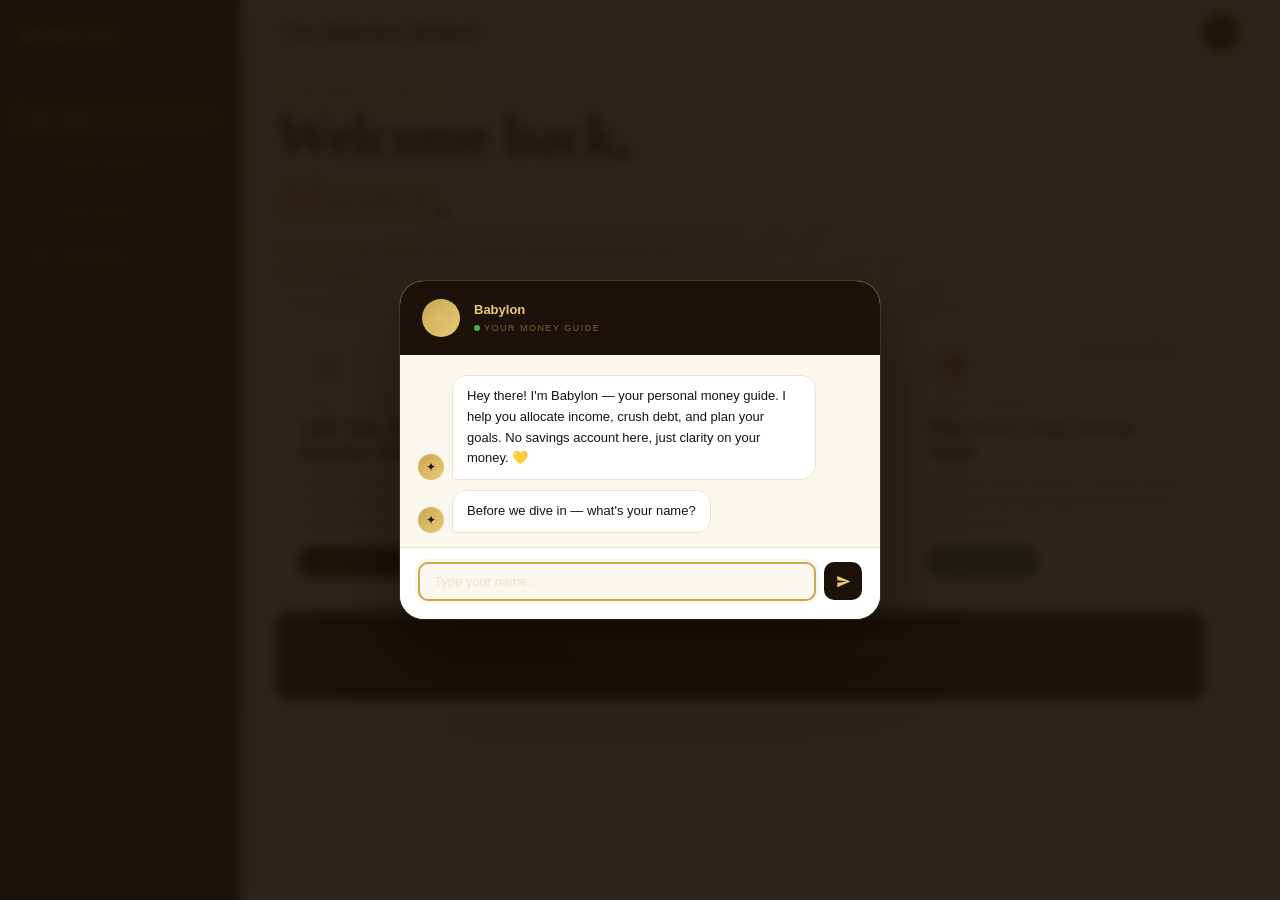
==== commit 232bdd62: "it works" ====
--- a/app/index.html
+++ b/app/index.html
@@ -16,7 +16,6 @@
     <meta property="og:title" content="The Babylon Method — Master Your Money">
     <meta property="og:description"
         content="Three tools. One mission. Make your money work the way Babylon's richest merchants did.">
-    <meta property="og:image" content="og-image.png">
     <meta property="og:type" content="website">
     <meta name="twitter:card" content="summary_large_image">
     <link rel="manifest" href="/babylon/manifest.json">
@@ -507,6 +506,149 @@
             font-weight: 600;
         }
 
+        /* ─── INSTALL PROMPT ─── */
+        #install-prompt {
+            position: fixed;
+            inset: 0;
+            z-index: 2000;
+            background: var(--parchment);
+            display: none;
+            flex-direction: column;
+            align-items: center;
+            justify-content: center;
+            padding: 40px 32px;
+            text-align: center;
+            animation: ip-in 0.4s ease;
+        }
+
+        #install-prompt.show {
+            display: flex;
+        }
+
+        @keyframes ip-in {
+            from {
+                opacity: 0;
+                transform: translateY(16px);
+            }
+
+            to {
+                opacity: 1;
+                transform: none;
+            }
+        }
+
+        .ip-icon {
+            width: 80px;
+            height: 80px;
+            border-radius: 22px;
+            background: var(--ink);
+            display: flex;
+            align-items: center;
+            justify-content: center;
+            margin-bottom: 24px;
+            box-shadow: 0 8px 32px rgba(28, 18, 9, 0.2);
+        }
+
+        .ip-icon img {
+            width: 52px;
+            height: 52px;
+            border-radius: 12px;
+            object-fit: cover;
+        }
+
+        .ip-icon-fallback {
+            font-family: 'Cormorant Garamond', serif;
+            font-size: 32px;
+            font-weight: 700;
+            color: var(--gold);
+        }
+
+        .ip-title {
+            font-family: 'Cormorant Garamond', serif;
+            font-size: 32px;
+            font-weight: 700;
+            color: var(--ink);
+            margin-bottom: 8px;
+            letter-spacing: -0.5px;
+        }
+
+        .ip-title span {
+            color: var(--gold);
+            font-style: italic;
+        }
+
+        .ip-sub {
+            font-size: 13px;
+            color: var(--ink-soft);
+            line-height: 1.7;
+            max-width: 300px;
+            margin-bottom: 36px;
+        }
+
+        .ip-install-btn {
+            width: 100%;
+            max-width: 320px;
+            padding: 16px;
+            background: var(--ink);
+            color: var(--gold-light);
+            border: none;
+            border-radius: 14px;
+            font-family: 'Montserrat', sans-serif;
+            font-size: 13px;
+            font-weight: 700;
+            letter-spacing: 1px;
+            text-transform: uppercase;
+            cursor: pointer;
+            transition: all 0.25s;
+            margin-bottom: 12px;
+        }
+
+        .ip-install-btn:hover {
+            background: var(--ink-mid);
+            transform: translateY(-1px);
+        }
+
+        .ip-skip-btn {
+            background: none;
+            border: none;
+            cursor: pointer;
+            font-family: 'Montserrat', sans-serif;
+            font-size: 12px;
+            font-weight: 600;
+            color: var(--ink-soft);
+            padding: 8px;
+            transition: color 0.2s;
+        }
+
+        .ip-skip-btn:hover {
+            color: var(--ink);
+        }
+
+        .ip-badges {
+            display: flex;
+            gap: 20px;
+            margin-bottom: 36px;
+            flex-wrap: wrap;
+            justify-content: center;
+        }
+
+        .ip-badge {
+            display: flex;
+            align-items: center;
+            gap: 7px;
+            font-size: 11px;
+            font-weight: 600;
+            color: var(--ink-soft);
+        }
+
+        .ip-badge-dot {
+            width: 6px;
+            height: 6px;
+            border-radius: 50%;
+            background: var(--gold);
+            flex-shrink: 0;
+        }
+
         /* ─── CHAT OVERLAY (genie) ─── */
         #chat-overlay {
             position: fixed;
@@ -905,7 +1047,7 @@
     <!-- SIDE DRAWER -->
     <aside class="side-drawer">
         <div class="drawer-brand">
-            <a class="drawer-brand-name" href="/babylon/app/index.html">The <span>Babylon</span> Method</a>
+            <a class="drawer-brand-name" href="/babylon/app/index.html">BABYLON</a>
             <div class="drawer-brand-sub">Your Money Toolkit</div>
         </div>
         <nav class="drawer-nav">
@@ -966,6 +1108,30 @@
                     <circle cx="12" cy="12" r="1.5" fill="currentColor" stroke="none" />
                 </svg></span><span>Goals</span></a>
     </nav>
+
+    <!-- INSTALL PROMPT -->
+    <div id="install-prompt">
+        <div class="ip-icon">
+            <img src="/babylon/icons/icon-192.png"
+                onerror="this.style.display='none';this.nextElementSibling.style.display='flex'" alt="Babylon">
+            <div class="ip-icon-fallback" style="display:none;">𓂀</div>
+        </div>
+        <div class="ip-title">Add <span>Babylon</span><br>to your home screen</div>
+        <p class="ip-sub">Your personal money guide — available offline, always one tap away.</p>
+        <div class="ip-badges">
+            <div class="ip-badge">
+                <div class="ip-badge-dot"></div>Free forever
+            </div>
+            <div class="ip-badge">
+                <div class="ip-badge-dot"></div>Works offline
+            </div>
+            <div class="ip-badge">
+                <div class="ip-badge-dot"></div>No account needed
+            </div>
+        </div>
+        <button class="ip-install-btn" onclick="installFromPrompt()">⬇ Install the App</button>
+        <button class="ip-skip-btn" onclick="dismissInstallPrompt()">Maybe later</button>
+    </div>
 
     <!-- CHAT OVERLAY -->
     <div id="chat-overlay">
@@ -1158,10 +1324,73 @@
             if (name) startReturningUserFlow(name); else startNewUserFlow();
         }
 
-        document.addEventListener('DOMContentLoaded', () => {
-            document.getElementById('chat-input').addEventListener('keydown', e => { if (e.key === 'Enter') handleChatSend(); });
+
+        // ─── PWA INSTALL PROMPT ───
+        let deferredPrompt = null;
+
+        window.addEventListener('beforeinstallprompt', e => {
+            e.preventDefault();
+            deferredPrompt = e;
+        });
+
+        window.addEventListener('appinstalled', () => {
+            localStorage.setItem('babylon_installed', 'true');
+            deferredPrompt = null;
+        });
+
+        function showInstallPrompt() {
+            document.getElementById('install-prompt').classList.add('show');
+        }
+
+        function dismissInstallPrompt() {
+            document.getElementById('install-prompt').classList.remove('show');
+            // Mark as seen so it never shows again
+            localStorage.setItem('babylon_install_seen', 'true');
+            // Now start the chatbot
+            startChatFlow();
+        }
+
+        async function installFromPrompt() {
+            if (deferredPrompt) {
+                deferredPrompt.prompt();
+                const { outcome } = await deferredPrompt.userChoice;
+                if (outcome === 'accepted') {
+                    localStorage.setItem('babylon_installed', 'true');
+                }
+                deferredPrompt = null;
+            } else {
+                // iOS / unsupported — show manual instructions
+                alert('To install: tap the Share button in your browser and select "Add to Home Screen".');
+            }
+            dismissInstallPrompt();
+        }
+
+        function startChatFlow() {
             const stored = getStoredUser();
             if (!stored) { genieOpen(); startNewUserFlow(); }
+        }
+
+        document.addEventListener('DOMContentLoaded', () => {
+            document.getElementById('chat-input').addEventListener('keydown', e => {
+                if (e.key === 'Enter') handleChatSend();
+            });
+
+            const alreadyInstalled = localStorage.getItem('babylon_installed') === 'true'
+                || window.matchMedia('(display-mode: standalone)').matches;
+            const alreadySeen = localStorage.getItem('babylon_install_seen') === 'true';
+            const hasIntent = localStorage.getItem('babylon_install_intent') === 'true';
+
+            if (alreadyInstalled || alreadySeen) {
+                // Skip install prompt — go straight to chatbot
+                startChatFlow();
+            } else if (hasIntent) {
+                // Arrived from landing page install button — show prompt
+                localStorage.removeItem('babylon_install_intent');
+                showInstallPrompt();
+            } else {
+                // Direct visit — skip prompt, go straight to chatbot
+                startChatFlow();
+            }
         });
     </script>
 </body>
